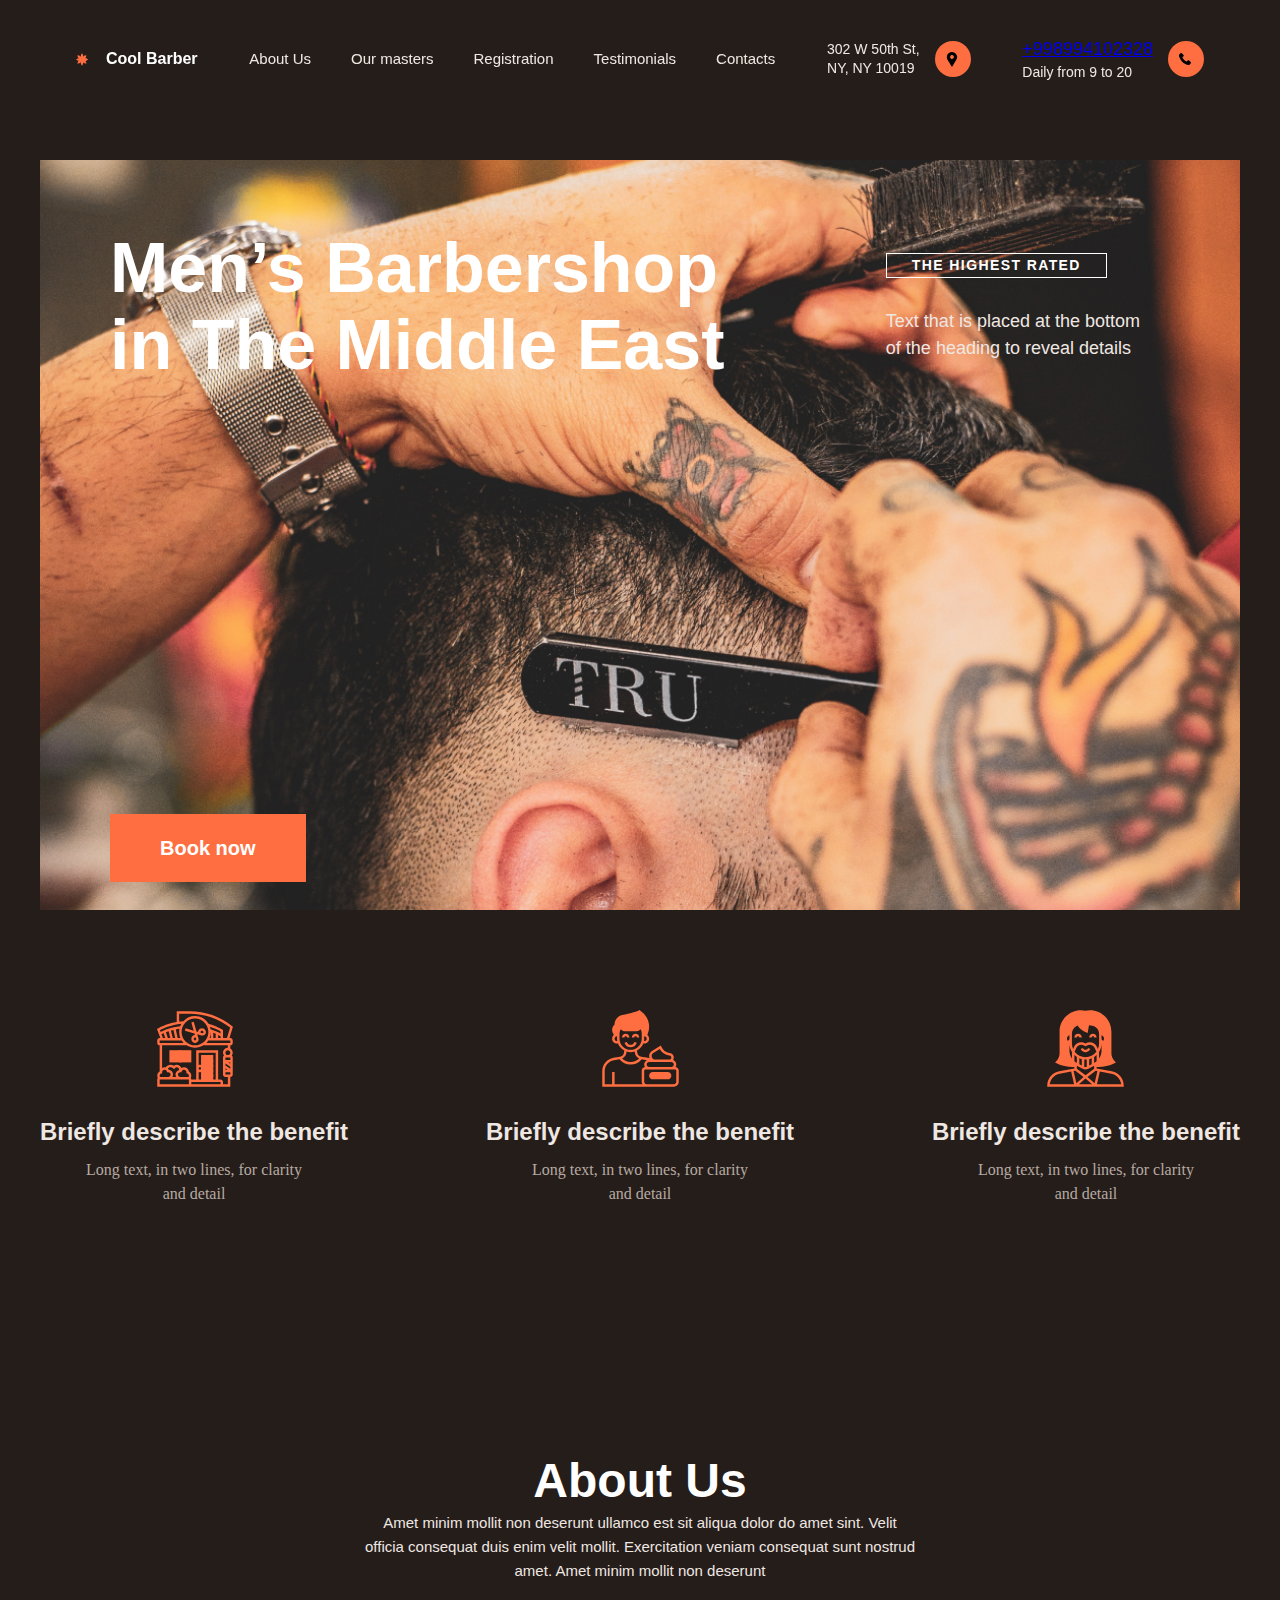
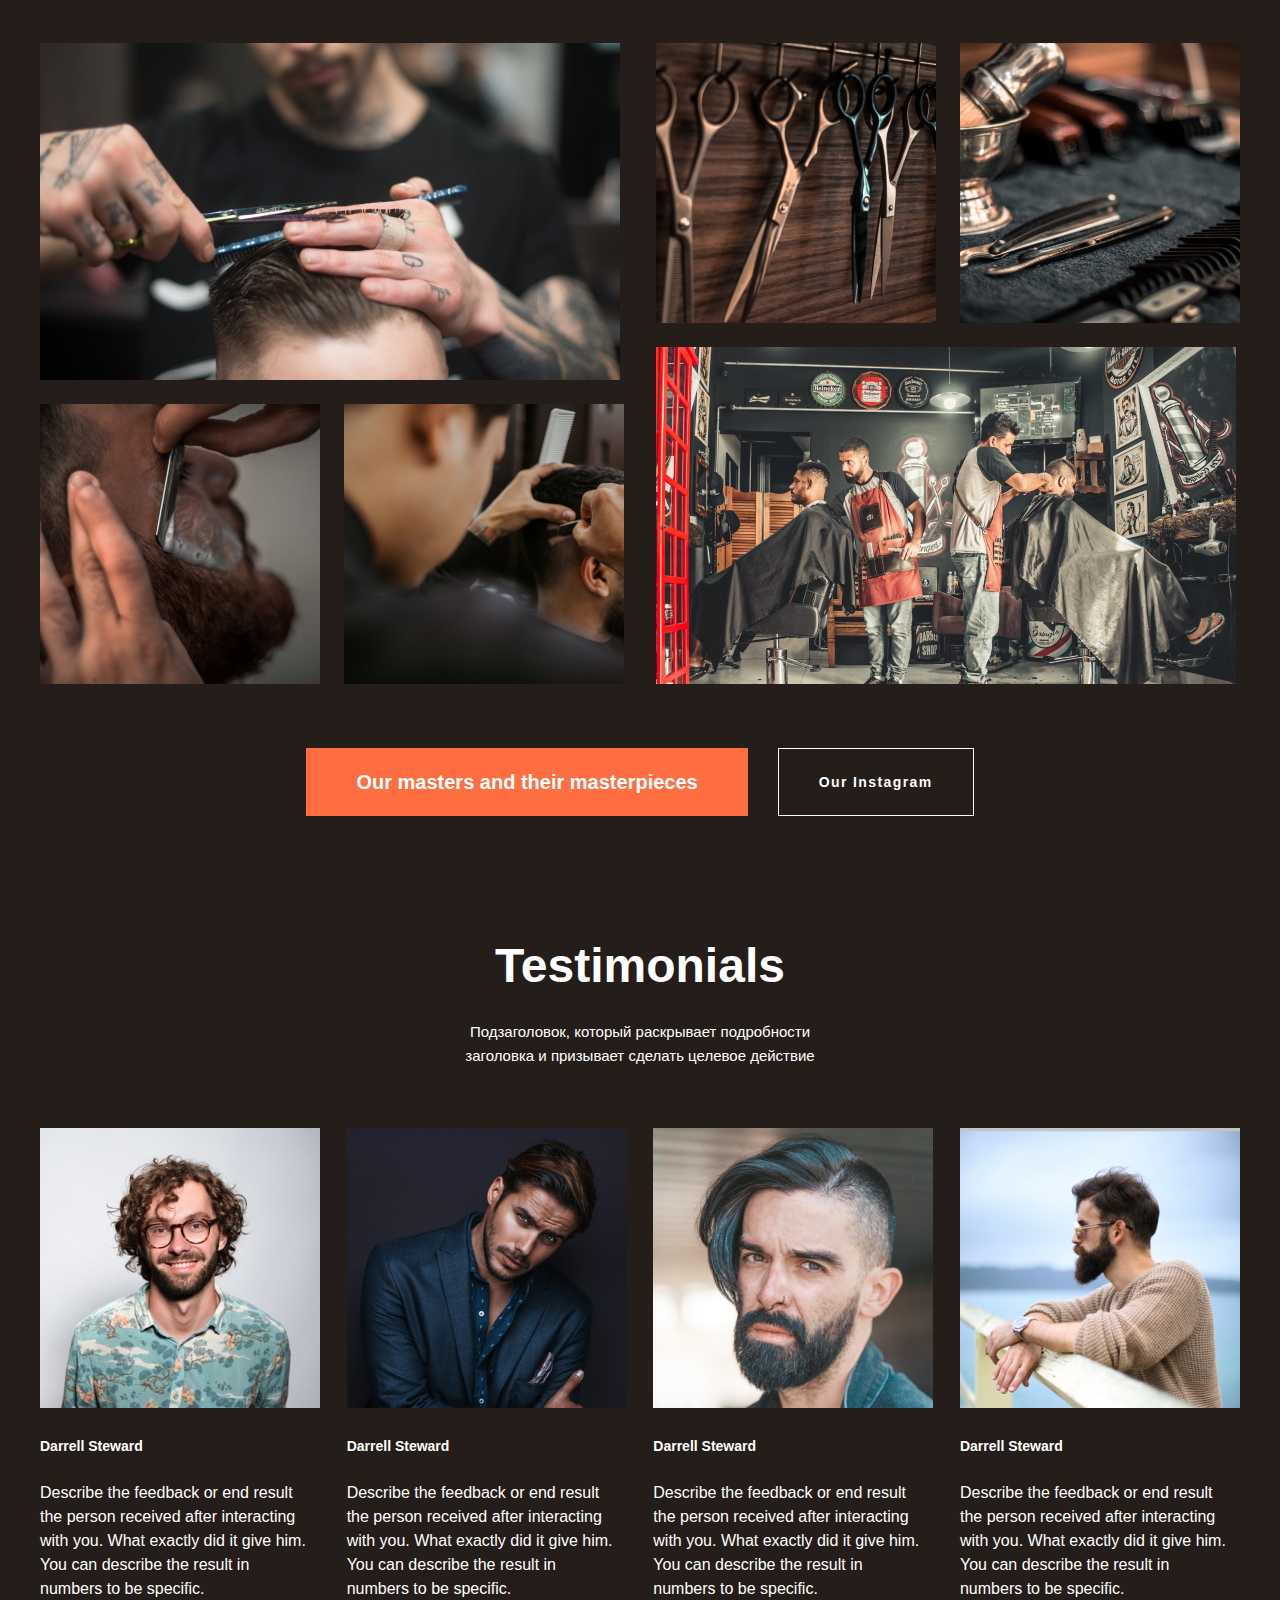
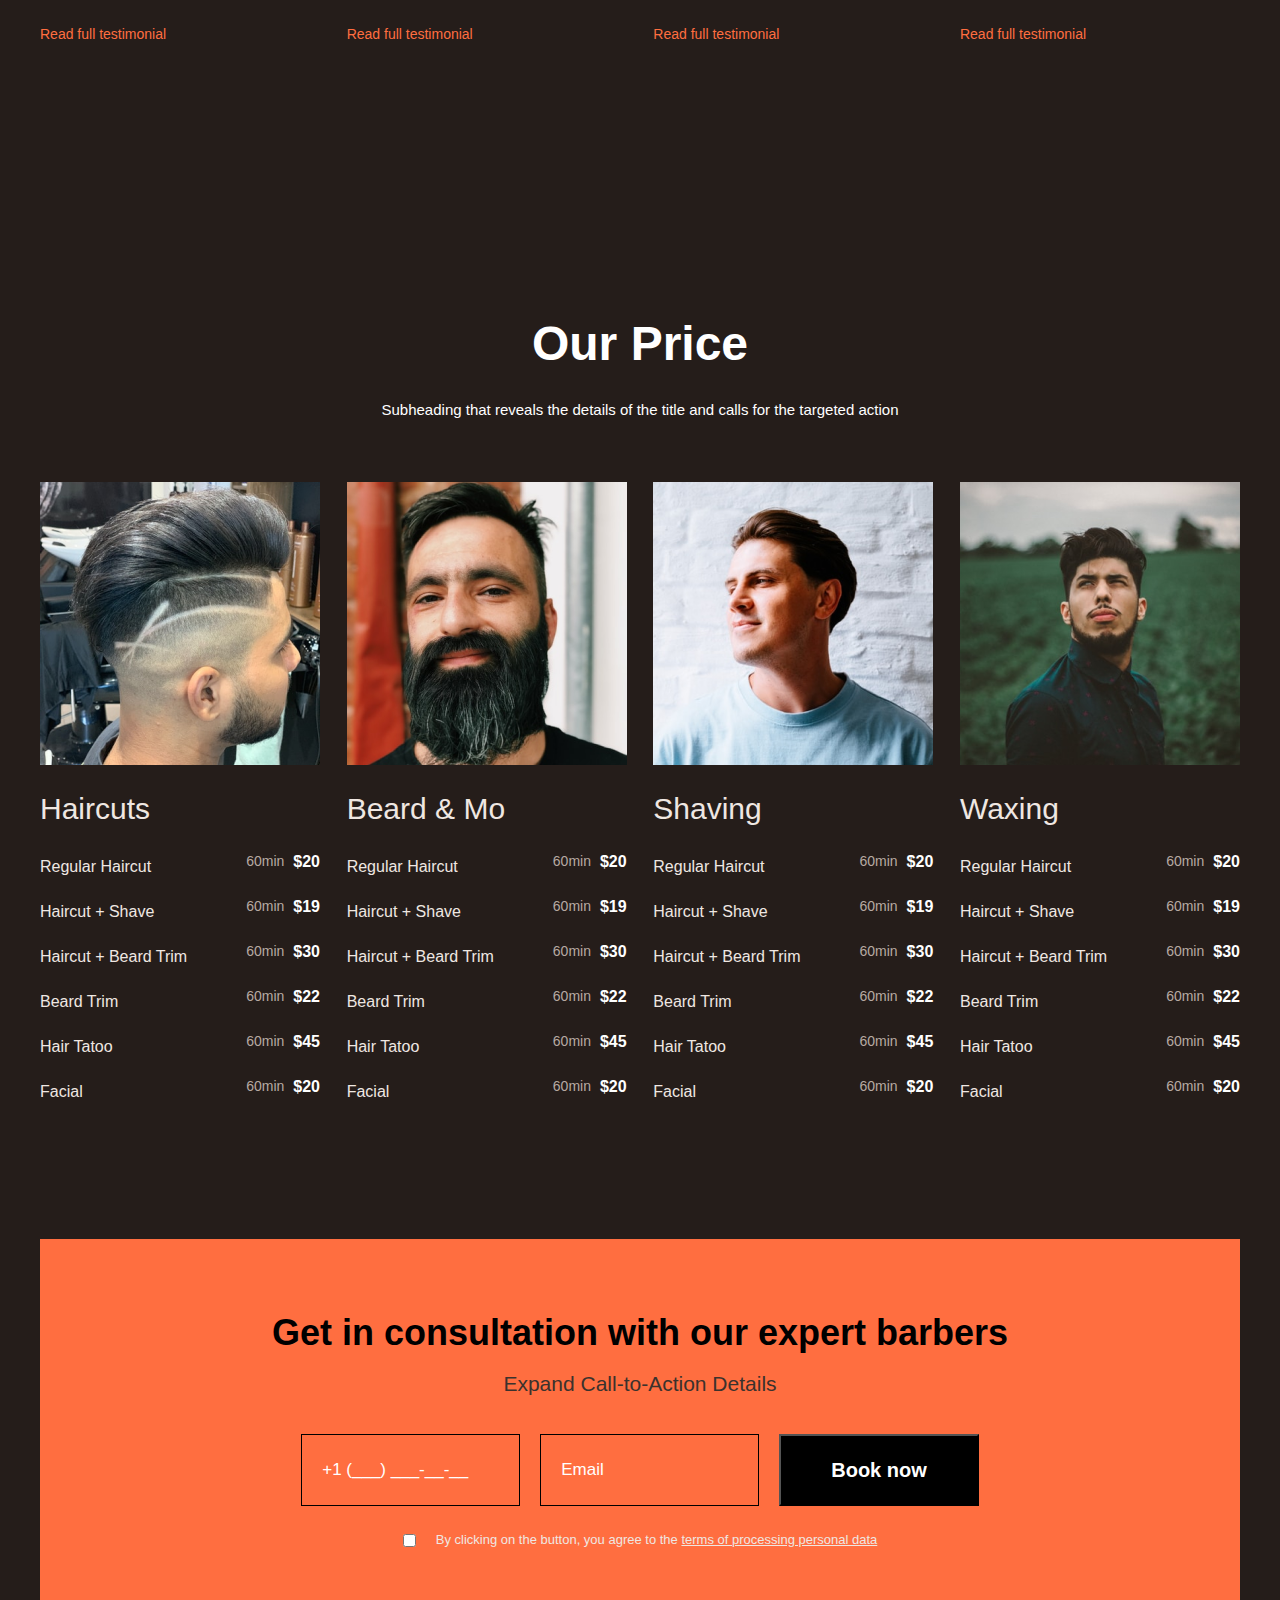
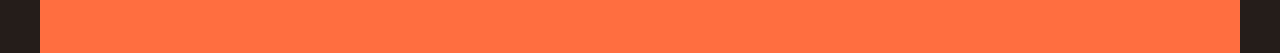
==== index.html @ 8d29e154 "window scroll" ====
<!DOCTYPE html>
<html lang="en">
<head>
    <meta charset="UTF-8">
    <meta http-equiv="X-UA-Compatible" content="IE=edge">
    <meta name="viewport" content="width=device-width, initial-scale=1.0">
    <title>Document</title>
    <link rel="stylesheet" href="./style.css">
    <link rel="stylesheet" href="./icon.css">
</head>
<body>
          <!-- nav -->
    <nav>
        <div class="container">
            <div class="nav__content">
                <div class="first">
                    <i class="icon icon-barg"></i>
                    <h1>Cool Barber</h1>
                </div>
                <ul class="ahref">
                    <li>
                        <a href="#about">About Us</a>
                    </li>
                    <li>
                        <a href="#">Our masters</a>
                    </li>
                    <li>
                        <a href="./registratsiya/index.html">Registration</a>
                    </li>
                    <li>
                        <a href="#Testimonials">Testimonials</a>
                    </li>
                    <li>
                        <a href="#Contacts">Contacts</a>
                    </li>
                </ul>
                    <div class="left">
                        <p>
                            302 W 50th St, <br> NY, NY 10019
                        </p>
                        <div class="dumaloq">
                        <i class="icon icon-location"></i>


                        </div>

                </div>
                   <div class="right">
                    <div class="text">
                        <p class="bir"><a href="tel:+998994102328">+998994102328</a></p>
                        <p>Daily from 9 to 20</p>
                    </div>
                    <div class="dumaloq">
                    <i class="icon icon-tel"></i>


                    </div>
                   </div>

                

            </div>
        </div>
    </nav>
            <!-- main -->
<main>
    <div class="container">
        <div class="main__content">
            <div class="top">
                <div class="tp">
                    <h1>Men’s Barbershop <br> in The Middle East</h1>
                    <div>
                        <button   type="button" >THE HIGHEST RATED</button>
                        <p>Text that is placed at the bottom <br> of the heading to reveal details</p>
                    </div>
                </div>
                

                    <div class="bt">
                        <button type="button">Book now</button>
                    </div>

            </div>
        </div>
        <div class="icons"><source>
            <ul>
                <li>
                    <i class="icon icon-dom"></i>
                    <h1>Briefly describe the benefit</h1>
                    <p>Long text, in two lines, for clarity <br> and detail</p>
                </li>
                <li>
                    <i class="icon icon-bola"></i>
                    <h1>Briefly describe the benefit</h1>
                    <p>Long text, in two lines, for clarity <br> and detail</p>
                </li>
                <li>
                    <i class="icon icon-bola__2"></i>
                    <h1>Briefly describe the benefit</h1>
                    <p>Long text, in two lines, for clarity <br> and detail</p>
                </li>
            </ul>
        </div>

    </div>
   
</main>  
             <!-- about -->
     <div class="about" id="about">
        <div class="container">
            <div class="about__content">
                <div class="top__top">
                    <h1>About Us</h1>
                    <p>Amet minim mollit non deserunt ullamco est sit aliqua dolor do amet sint. Velit <br> officia consequat duis enim velit mollit. Exercitation veniam consequat sunt nostrud <br>
                         amet. Amet minim mollit non deserunt</p>
                         <div class="boss">
                         <div class="leftt">
                            <img src="./img/left__1.png" alt="img" style="margin-bottom: 20px;">
                            <div>
                                <img src="./img/left__2.png" alt="img"style="margin-right: 20px;">
                                <img src="./img/left__3.png" alt="img">
                            </div>

                         </div>
                         <div class="rightt">
                            <div>
                                <img src="./img/right__1.png" alt="img" style="margin-bottom: 20px ;">
                                <img src="./img/right__2.png" alt="img" style="margin-bottom: 20px ;">
                            </div>

                            <img src="./img/right__3.png" alt="img">
                           
                         </div>
                        </div>
                        <div class="btn">
                            <button type="button">Our masters and their masterpieces</button>
                            <button type="button">Our Instagram</button>
                        </div>
                </div>
                <div class="bottom" id="Testimonials">
                    <div class="texts">
                        <h1>Testimonials</h1>
                        <p>Подзаголовок, который раскрывает подробности <br> заголовка и призывает сделать целевое действие</p>
                    </div>
                    <ul>
                        <li>
                            <img src="./img/bottom__img.png" alt="">
                            <p>Darrell Steward</p>
                            <p>
                                Describe the feedback or end result <br> the person received after
                                 interacting <br> with you. What exactly did it give him. <br>
                                You can describe the result in <br> numbers to be specific.
                            </p>
                            <a href="#">Read full testimonial</a>
                        </li>
                        <li>
                            <img src="./img/bottom__img__2.png" alt="">
                            <p>Darrell Steward</p>
                            <p>
                                Describe the feedback or end result <br> the person received after
                                 interacting <br> with you. What exactly did it give him. <br>
                                You can describe the result in <br> numbers to be specific.
                            </p>
                            <a href="#">Read full testimonial</a>
                        </li>
                        <li>
                            <img src="./img/bottom__img__3.png" alt="">
                            <p>Darrell Steward</p>
                            <p>
                                Describe the feedback or end result <br> the person received after
                                 interacting <br> with you. What exactly did it give him. <br>
                                You can describe the result in <br> numbers to be specific.
                            </p>
                            <a href="#">Read full testimonial</a>
                        </li>
                        <li>
                            <img src="./img/bottom__img__4.png" alt="">
                            <p>Darrell Steward</p>
                            <p>
                                Describe the feedback or end result <br> the person received after
                                 interacting <br> with you. What exactly did it give him. <br>
                                You can describe the result in <br> numbers to be specific.
                            </p>
                            <a href="#">Read full testimonial</a>
                        </li>
                    </ul>
                </div>
            </div>
        </div>
     </div>        
          <!-- footer -->
      <footer>
        <div class="container">
            <div class="foot__content">
                <div class="texts">
                    <h1>Our Price</h1>
                    <p>Subheading that reveals the details of the title and calls for the targeted action</p>
                </div>
                <ul>
                    <li>
                        <img src="./img/foot__img.png" alt="">
                        <h1>Haircuts</h1>
                         <div>
                            <p class="cut">Regular Haircut</p>
                            <div class="narx">
                                <p class="min">60min</p>
                                <p class="dolor">$20</p>
                            </div>
                         </div>   
                         <div>
                            <p class="cut">Haircut + Shave</p>
                            <div class="narx">
                                <p class="min">60min</p>
                                <p class="dolor">$19</p>
                            </div>
                         </div>
                         <div>
                            <p class="cut">Haircut + Beard Trim</p>
                            <div class="narx">
                                <p class="min">60min</p>
                                <p class="dolor">$30</p>
                            </div>
                         </div>
                         <div>
                            <p class="cut">Beard Trim</p>
                            <div class="narx">
                                <p class="min">60min</p>
                                <p class="dolor">$22</p>
                            </div>
                         </div>
                         <div>
                            <p class="cut">Hair Tatoo</p>
                            <div class="narx">
                                <p class="min">60min</p>
                                <p class="dolor">$45</p>
                            </div>
                         </div>
                         <div>
                            <p class="cut">Facial</p>
                            <div class="narx">
                                <p class="min">60min</p>
                                <p class="dolor">$20</p>
                            </div>
                         </div>
                    </li>
                    <li>
                        <img src="./img/foot__img2.png" alt="">
                        <h1>Beard & Mo</h1>
                        <div>
                            <p class="cut">Regular Haircut</p>
                            <div class="narx">
                                <p class="min">60min</p>
                                <p class="dolor">$20</p>
                            </div>
                         </div>   
                         <div>
                            <p class="cut">Haircut + Shave</p>
                            <div class="narx">
                                <p class="min">60min</p>
                                <p class="dolor">$19</p>
                            </div>
                         </div>
                         <div>
                            <p class="cut">Haircut + Beard Trim</p>
                            <div class="narx">
                                <p class="min">60min</p>
                                <p class="dolor">$30</p>
                            </div>
                         </div>
                         <div>
                            <p class="cut">Beard Trim</p>
                            <div class="narx">
                                <p class="min">60min</p>
                                <p class="dolor">$22</p>
                            </div>
                         </div>
                         <div>
                            <p class="cut">Hair Tatoo</p>
                            <div class="narx">
                                <p class="min">60min</p>
                                <p class="dolor">$45</p>
                            </div>
                         </div>
                         <div>
                            <p class="cut">Facial</p>
                            <div class="narx">
                                <p class="min">60min</p>
                                <p class="dolor">$20</p>
                            </div>
                         </div>
                         
                           
                    </li>
                    <li>
                        <img src="./img/foot__img3.png" alt="">
                        <h1>Shaving
                        </h1>
                        <div>
                            <p class="cut">Regular Haircut</p>
                            <div class="narx">
                                <p class="min">60min</p>
                                <p class="dolor">$20</p>
                            </div>
                         </div>   
                         <div>
                            <p class="cut">Haircut + Shave</p>
                            <div class="narx">
                                <p class="min">60min</p>
                                <p class="dolor">$19</p>
                            </div>
                         </div>
                         <div>
                            <p class="cut">Haircut + Beard Trim</p>
                            <div class="narx">
                                <p class="min">60min</p>
                                <p class="dolor">$30</p>
                            </div>
                         </div>
                         <div>
                            <p class="cut">Beard Trim</p>
                            <div class="narx">
                                <p class="min">60min</p>
                                <p class="dolor">$22</p>
                            </div>
                         </div>
                         <div>
                            <p class="cut">Hair Tatoo</p>
                            <div class="narx">
                                <p class="min">60min</p>
                                <p class="dolor">$45</p>
                            </div>
                         </div>
                         <div>
                            <p class="cut">Facial</p>
                            <div class="narx">
                                <p class="min">60min</p>
                                <p class="dolor">$20</p>
                            </div>
                         </div>
                    </li>
                    <li>
                        <img src="./img/foot__img4.png" alt="">
                        <h1>Waxing</h1>
                        <div>
                            <p class="cut">Regular Haircut</p>
                            <div class="narx">
                                <p class="min">60min</p>
                                <p class="dolor">$20</p>
                            </div>
                         </div>   
                         <div>
                            <p class="cut">Haircut + Shave</p>
                            <div class="narx">
                                <p class="min">60min</p>
                                <p class="dolor">$19</p>
                            </div>
                         </div>
                         <div>
                            <p class="cut">Haircut + Beard Trim</p>
                            <div class="narx">
                                <p class="min">60min</p>
                                <p class="dolor">$30</p>
                            </div>
                         </div>
                         <div>
                            <p class="cut">Beard Trim</p>
                            <div class="narx">
                                <p class="min">60min</p>
                                <p class="dolor">$22</p>
                            </div>
                         </div>
                         <div>
                            <p class="cut">Hair Tatoo</p>
                            <div class="narx">
                                <p class="min">60min</p>
                                <p class="dolor">$45</p>
                            </div>
                         </div>
                         <div>
                            <p class="cut">Facial</p>
                            <div class="narx">
                                <p class="min">60min</p>
                                <p class="dolor">$20</p>
                            </div>
                         </div>
                    </li>
                </ul>
            </div>
        </div>
      </footer>  
      <!-- get -->
      <div class="get" id="Contacts">
        <div class="container">
            <div class="get__content">
                <h1>Get in consultation with our expert barbers</h1>
                <p>Expand Call-to-Action Details</p>
                <div>
                    <input type="text" placeholder="+1 (___) ___-__-__">
                    <input type="email "placeholder="Email">
                    <button type="button">Book now</button>
                </div>
                <div class="check">
                    <input type="checkbox">
                    <p> By clicking on the button, you agree to the <a href="#">terms of processing personal data</a>    </p>
                </div>

            </div>
        </div>

      </div>  
<script src="./index.js"></script>

</body>
</html>
---- style.css ----
*{
    margin: 0;
    padding: 0;
    box-sizing: border-box;
    font-family: 'Fira Sans', sans-serif;

}
body{
    background-color: rgba(37, 29, 26, 1);
    /* height: 22000px; */
}
.container{
    margin: 0 auto;
    padding: 0;
    max-width: 1200px;
}
nav{
    position: fixed;
    left: 0;
    top: 0;
    width: 100%;
    }
    nav.black{
    background: rgba(0,0,0,0.8);
    height: 80px;
    padding: 10px 50px;

}
.nav__content{
    padding: 36px;
    display: flex;
    justify-content: space-between;
}
.first{
    display: flex;
    align-items: center;
    gap: 18px;
}
.first i{
    background-color: rgba(255, 110, 64, 1);
}
.first h1{
    color: #fff;
        font-size: 16px;
        font-weight: 700;
        line-height: 24px;
        letter-spacing: 0em;

}
.ahref{
    display: flex;
    list-style: none;
    align-items: center;
    text-decoration: none;
    gap: 40px;
}
.ahref li a{
    text-decoration: none;
    color: rgba(239, 231, 226, 1);
        font-size: 15px;
        font-weight: 400;
        line-height: 20px;
        letter-spacing: 0em;
}
.left{
    display: flex;
    align-items: center;
    gap: 15px;
}
.left p{
font-size: 14px;
font-weight: 400;
line-height: 19px;
letter-spacing: 0em;
color: rgba(239, 231, 226, 1);
}
.dumaloq{
    width: 36px;
    height: 36px;
    border-radius: 50%;
    background-color: rgba(255, 110, 64, 1);
    position: relative;
}
.left i{
    position: absolute;
    margin-top: 9px;
    margin-left: 11px;

}
.right{
    display: flex;
    align-items: center;
    gap: 15px;
}
.right .bir{
    color: rgba(255, 255, 255, 1);
font-size: 18px;
font-weight: 400;
line-height: 27px;
letter-spacing: 0em;


}
.right p:last-of-type{
    color:rgba(239, 231, 226, 1) ;
font-size: 14px;
font-weight: 400;
line-height: 19px;
letter-spacing: 0em;

}
.right i{
    margin-top: 9px;
    margin-left: 11px;
}
.main__content{
    padding: 100px;
    margin-top: 160px;
    background-image: url(./img/bg\ \(1\).png);
    background-position: center;
    background-repeat: no-repeat;
    background-size: cover;
    width: 1200px;
    height: 750px;
    margin-bottom: 100px;
    /* position: relative; */
}
.top{
    margin-top: -30px;
    margin-left: -30px;
    /* border: 1px solid red; */
    align-items: center;
}
.tp{
    display: flex;
    justify-content: space-between;
    align-items: center;


}
.tp h1{
font-size: 70px;
font-weight: 900;
line-height: 77px;
letter-spacing: 0em;
color: rgba(255, 255, 255, 1);
}
.tp div button{
font-size: 14px;
font-weight: 700;
line-height: 21px;
letter-spacing: 0.1em;
background: none;
cursor: pointer;
color: #fff;
border: 1px solid #fff;
padding: 1px 25px;
margin-bottom: 30px;
}
.tp div p{
    color: rgba(239, 231, 226, 1);
font-size: 18px;
font-weight: 400;
line-height: 27px;
letter-spacing: 0px;

}
.bt{
    /* position: absolute; */
    /* margin-top: 500px; */
    padding: 430px 0 60px;

}
.bt button{
    padding: 19px 50px;
    background-color: rgba(255, 110, 64, 1);
font-size: 20px;
font-weight: 700;
line-height: 30px;
letter-spacing: 0em;
color: rgba(255, 255, 255, 1);
border: none;
cursor: pointer;
}
.icons{
    margin-bottom: 245px;
}
.icons ul{
    display: flex;
    justify-content: space-between;
    gap: 100px;
    text-align: center;
    list-style: none;
}
.icons ul li i{
    background-color: rgba(255, 110, 64, 1);
    margin-bottom: 25px;

}
.icons ul li h1{
    margin-bottom: 10px;
font-size: 24px;
font-weight: 600;
line-height: 32px;
letter-spacing: 0em;
color: rgba(239, 231, 226, 1);

}
.icons ul li p{
    color:rgba(183, 170, 162, 1);
    font-family: Fira Sans;
font-size: 16px;
font-weight: 400;
line-height: 24px;
letter-spacing: 0em;
text-align: center;


}

.top__top h1{
    text-align: center;
font-size: 48px;
font-weight: 700;
line-height: 60px;
letter-spacing: 0px;
color: rgba(255, 255, 255, 1);
}
.top__top p{
    text-align: center;
    margin-bottom: 60px;
font-size: 15px;
font-weight: 400;
line-height: 24px;
letter-spacing: 0em;
color: rgba(239, 231, 226, 1);

}
.boss{
    display: flex;
    justify-content: space-between;
    gap: 20px;
    align-items: center;
    margin-bottom: 60px;

}
.rightt div img:first-of-type{
    margin-right: 20px;
}
.btn{
    display: flex;
    justify-content: center;
    gap: 30px;
margin-bottom: 120px;


}
.btn button:first-of-type{
    padding: 19px 50px;
    background-color: rgba(255, 110, 64, 1);
font-size: 20px;
font-weight: 700;
line-height: 30px;
letter-spacing: 0em;
color: rgba(255, 255, 255, 1);
border: none;
cursor: pointer;


}
.btn button:last-of-type{
    padding: 19px 40px;
font-size: 14px;
font-weight: 700;
line-height: 21px;
letter-spacing: 0.1em;
background: none;
color: rgba(255, 255, 255, 1);
border: 1px solid rgba(255, 255, 255, 1);
cursor: pointer;

}
.texts{
    text-align: center;
}
.texts h1{
font-size: 48px;
font-weight: 700;
line-height: 60px;
letter-spacing: 0px;
color: rgba(255, 255, 255, 1);
margin-bottom: 24px;
}
.texts p{
    color: rgba(255, 255, 255, 1);
font-size: 15px;
font-weight: 400;
line-height: 24px;
letter-spacing: 0em;
margin-bottom: 60px;
}
.bottom ul{
    list-style: none;
    display: flex;
    justify-content: space-between;
    margin-bottom: 270px;
}
.bottom ul li p:first-of-type{
    margin: 24px 0px 24px 0;
    color: rgba(255, 255, 255, 1);
font-size: 14px;
font-weight: 700;
line-height: 21px;
letter-spacing: 0em;

}
.bottom ul li p:last-of-type{
    margin-bottom: 24px;
font-size: 16px;
font-weight: 400;
line-height: 24px;
letter-spacing: 0em;
color: rgba(255, 255, 255, 1);

}
.bottom ul li a{
    color: rgba(255, 110, 64, 1);
font-size: 14px;
font-weight: 400;
line-height: 19px;
letter-spacing: 0em;
text-decoration: none;
}
footer{
    margin-bottom: 120px;
}
footer ul{
    list-style: none;
    display: flex;
    justify-content: space-between;


}
footer ul li{
    /* border: 1px solid red;    */

}
footer ul li h1{
font-size: 30px;
font-weight: 500;
line-height: 40px;
letter-spacing: 0em;
color: rgba(239, 231, 226, 1);
margin: 20px 0 20px;
}
footer ul li div{
    margin-bottom: 
    10px;
    align-items: center;
    display: flex;
    justify-content: space-between;
}
footer ul li div .cut{
font-size: 16px;
font-weight: 400;
line-height: 28px;
letter-spacing: 0em;
color: rgba(239, 231, 226, 1);
}
.narx{
    display: flex;
    gap: 9px;
}
footer ul li div .narx .min{
    color: rgba(183, 170, 162, 1);
font-size: 14px;
font-weight: 400;
line-height: 25px;
letter-spacing: 0em;


}
.dolor{
font-size: 16px;
font-weight: 700;
line-height: 24px;
letter-spacing: 0em;
color: rgba(255, 255, 255, 1);
}
.get__content{
    background: #FF6E40;
    padding: 70px 150px;
    text-align: center;
}
.get__content h1{
font-size: 36px;
font-weight: 900;
line-height: 48px;
letter-spacing: 0px;
text-align: center;
color: rgba(0, 0, 0, 1);
margin-bottom: 12px;
}
.get__content p{
font-size: 21px;
font-weight: 400;
line-height: 30px;
letter-spacing: 0em;
text-align: center;
color: rgba(59, 50, 45, 1);
margin-bottom: 35px;

}
.get__content div{
    display: flex;
    justify-content: center;
    gap: 20px;
    /* align-items: center; */
}
.get__content div input{
    padding: 23px 20px 22px 20px;
    background: none;
    border: 1px solid black;
}
.get__content div input::placeholder{
font-size: 17px;
font-weight: 400;
line-height: 23px;
letter-spacing: 0em;
color: #fff;
}
.get__content div button{
    padding: 19px 50px;
font-size: 20px;
font-weight: 700;
line-height: 30px;
letter-spacing: 0em;
background-color: #000;
color: rgba(255, 255, 255, 1);
cursor: pointer;
}
.check{
    display: flex;
    gap: 7px;
    align-items: center;
    margin-top: 25px;
}
.check input{
    margin-top: -33px;
}
.check p{
    font-size: 13px;
    font-weight: 400;
    line-height: 17px;
    letter-spacing: 0em;
    color: rgba(239, 231, 226, 1);
    
    
}
.check p a{
    color: rgba(239, 231, 226, 1);

}
---- icon.css ----
.icon{
    display: inline-block;
    width: 12px;
    height: 18px;
    cursor: pointer;
    background-color: #000;
    mask-repeat: no-repeat;
    mask-position: center;
    mask-size:contain ;
    -webkit-mask-repeat: no-repeat;
    -webkit-mask-position: center;
    -webkit-mask-size: contain;
}
.icon-barg{
    mask-image: url(./icon/Vector.svg);
-webkit-mask-image: url(./icon/Vector.svg);


}
.icon-location{
    mask-image: url(./icon/Facebook\ Places.svg);
    -webkit-mask-image: url(./icon/Facebook\ Places.svg);
}
.icon-tel{
    mask-image: url(./icon/telefon.svg);
    -webkit-mask-image: url(./icon/telefon.svg);
}
.icon-dom{
    mask-image: url(./icon/dom.svg);
    -webkit-mask-image: url(./icon/dom.svg);
    width:77px;
    height: 77px;
}
.icon-bola{
    mask-image: url(./icon/bola.svg);
    -webkit-mask-image: url(./icon/bola.svg);
    width:77px;
    height: 77px;
}
.icon-bola__2{
    mask-image: url(./icon/bola__2.svg);
    -webkit-mask-image: url(./icon/bola__2.svg);
    width:77px;
    height: 77px;
}
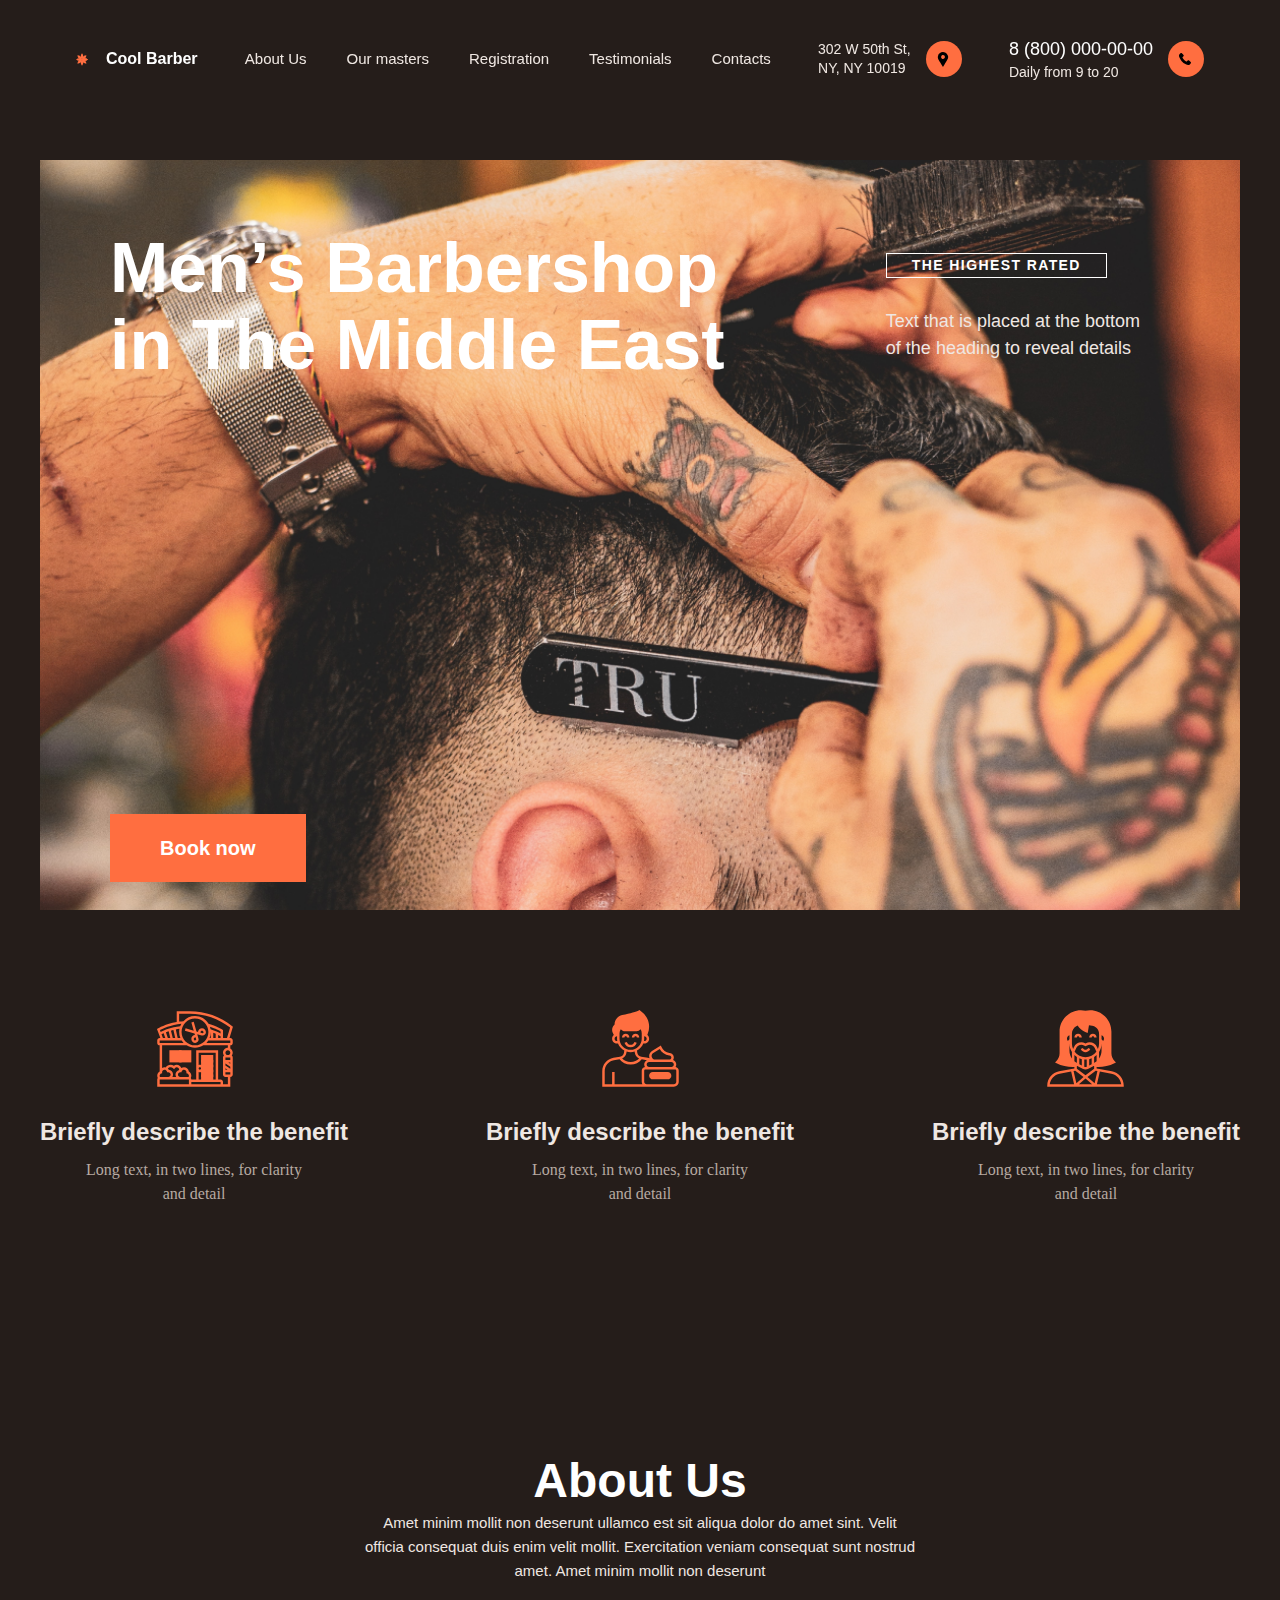
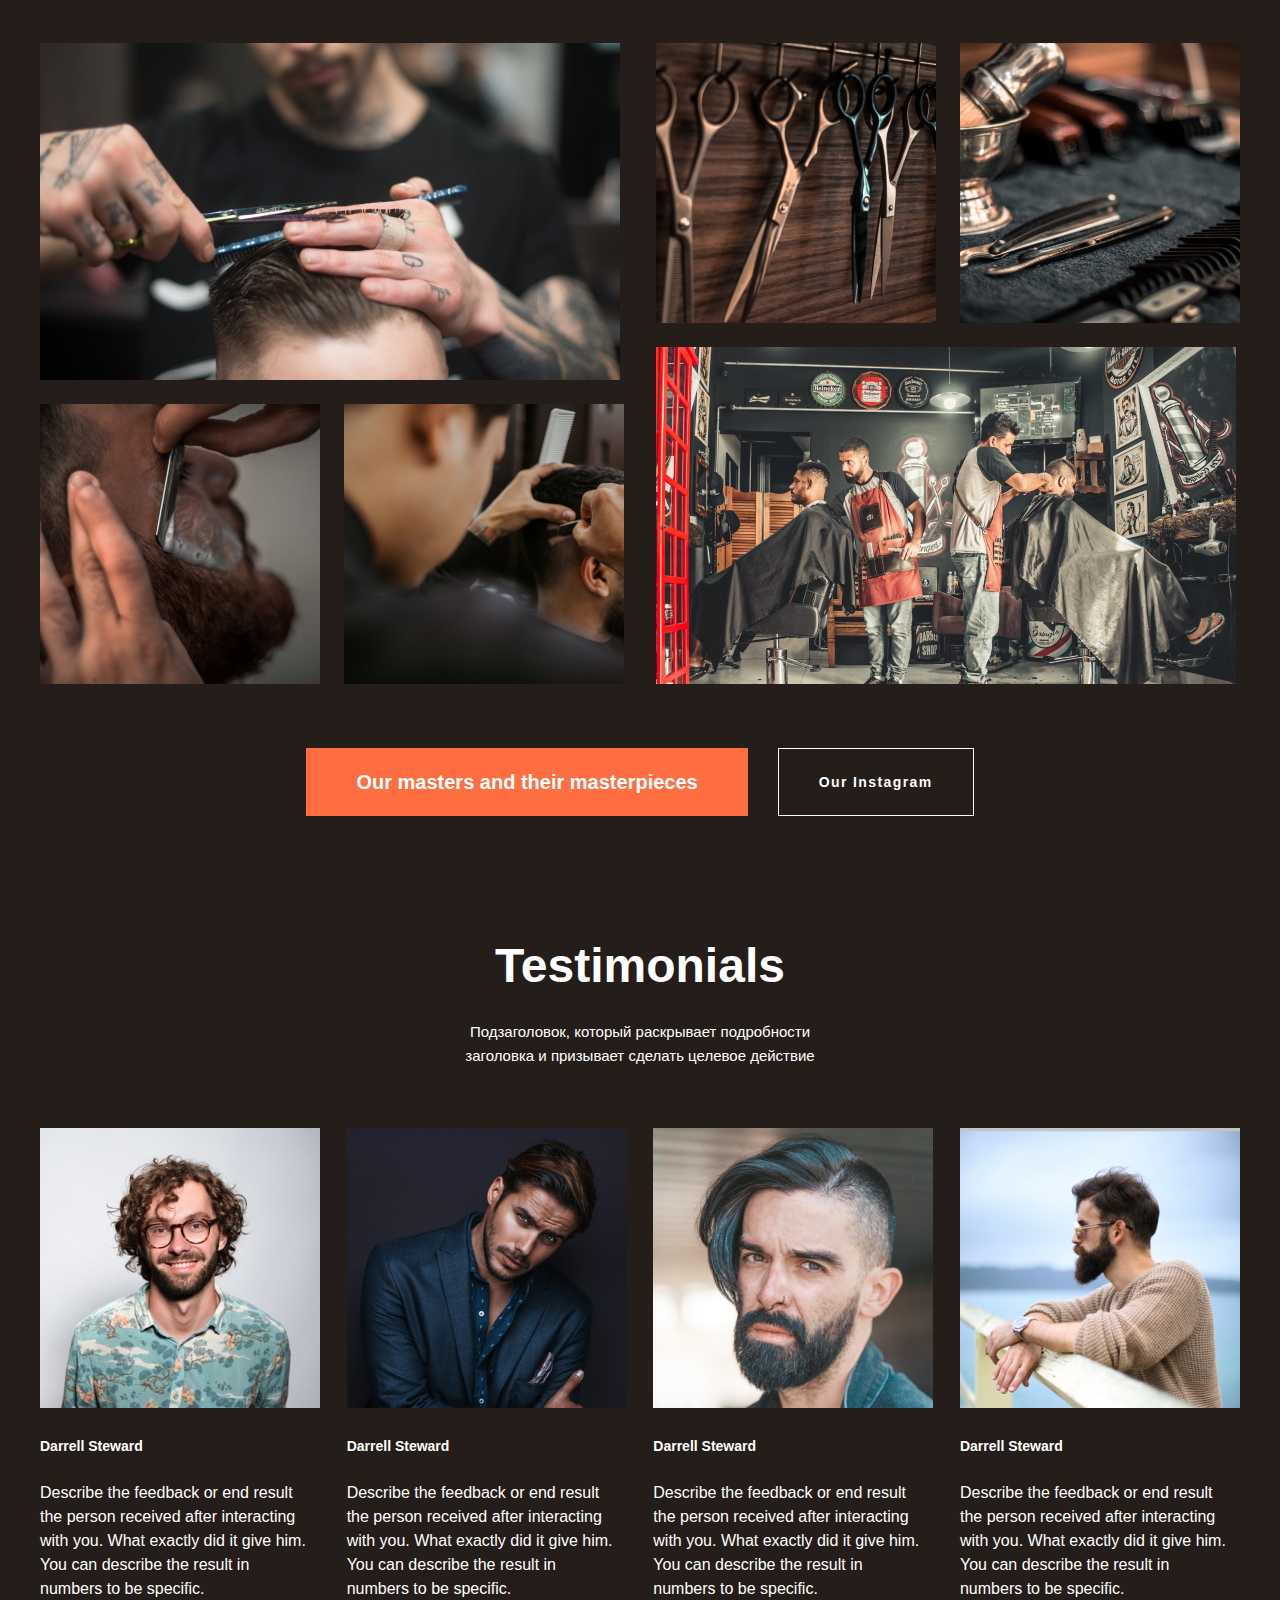
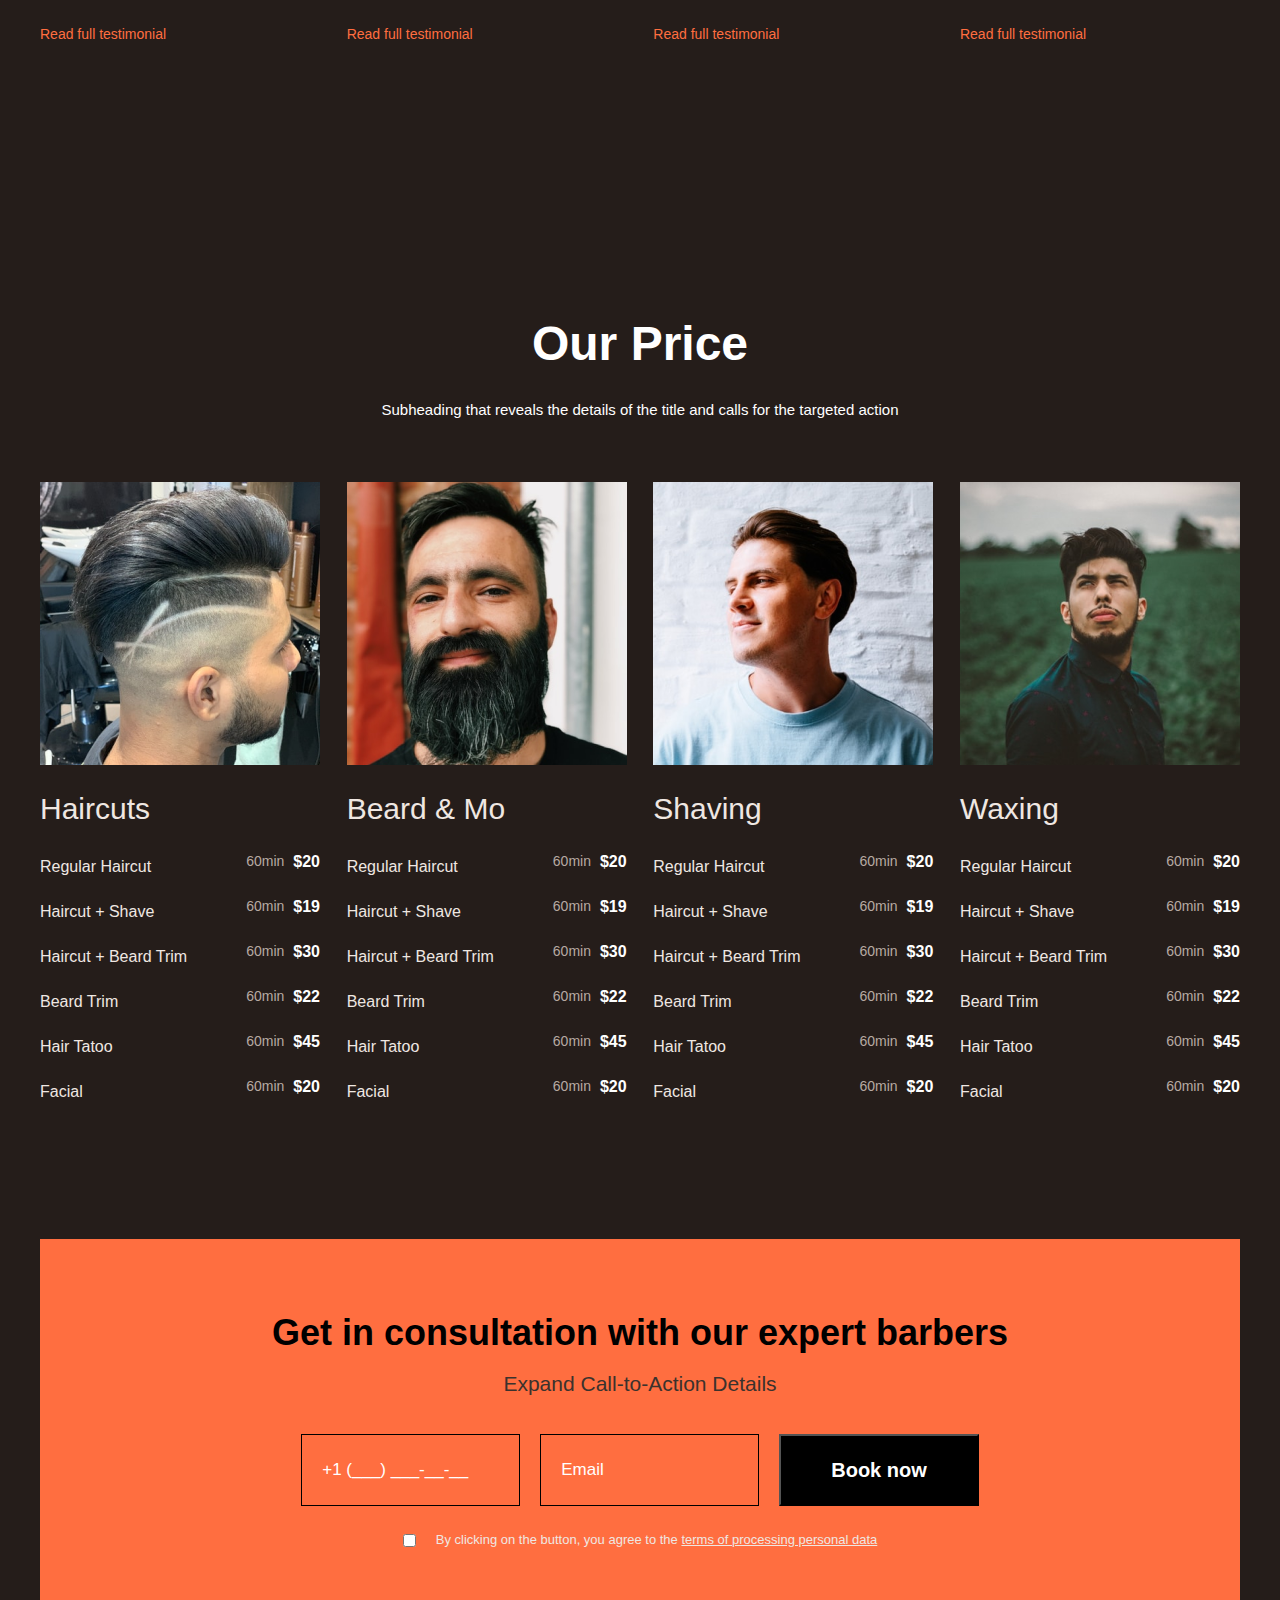
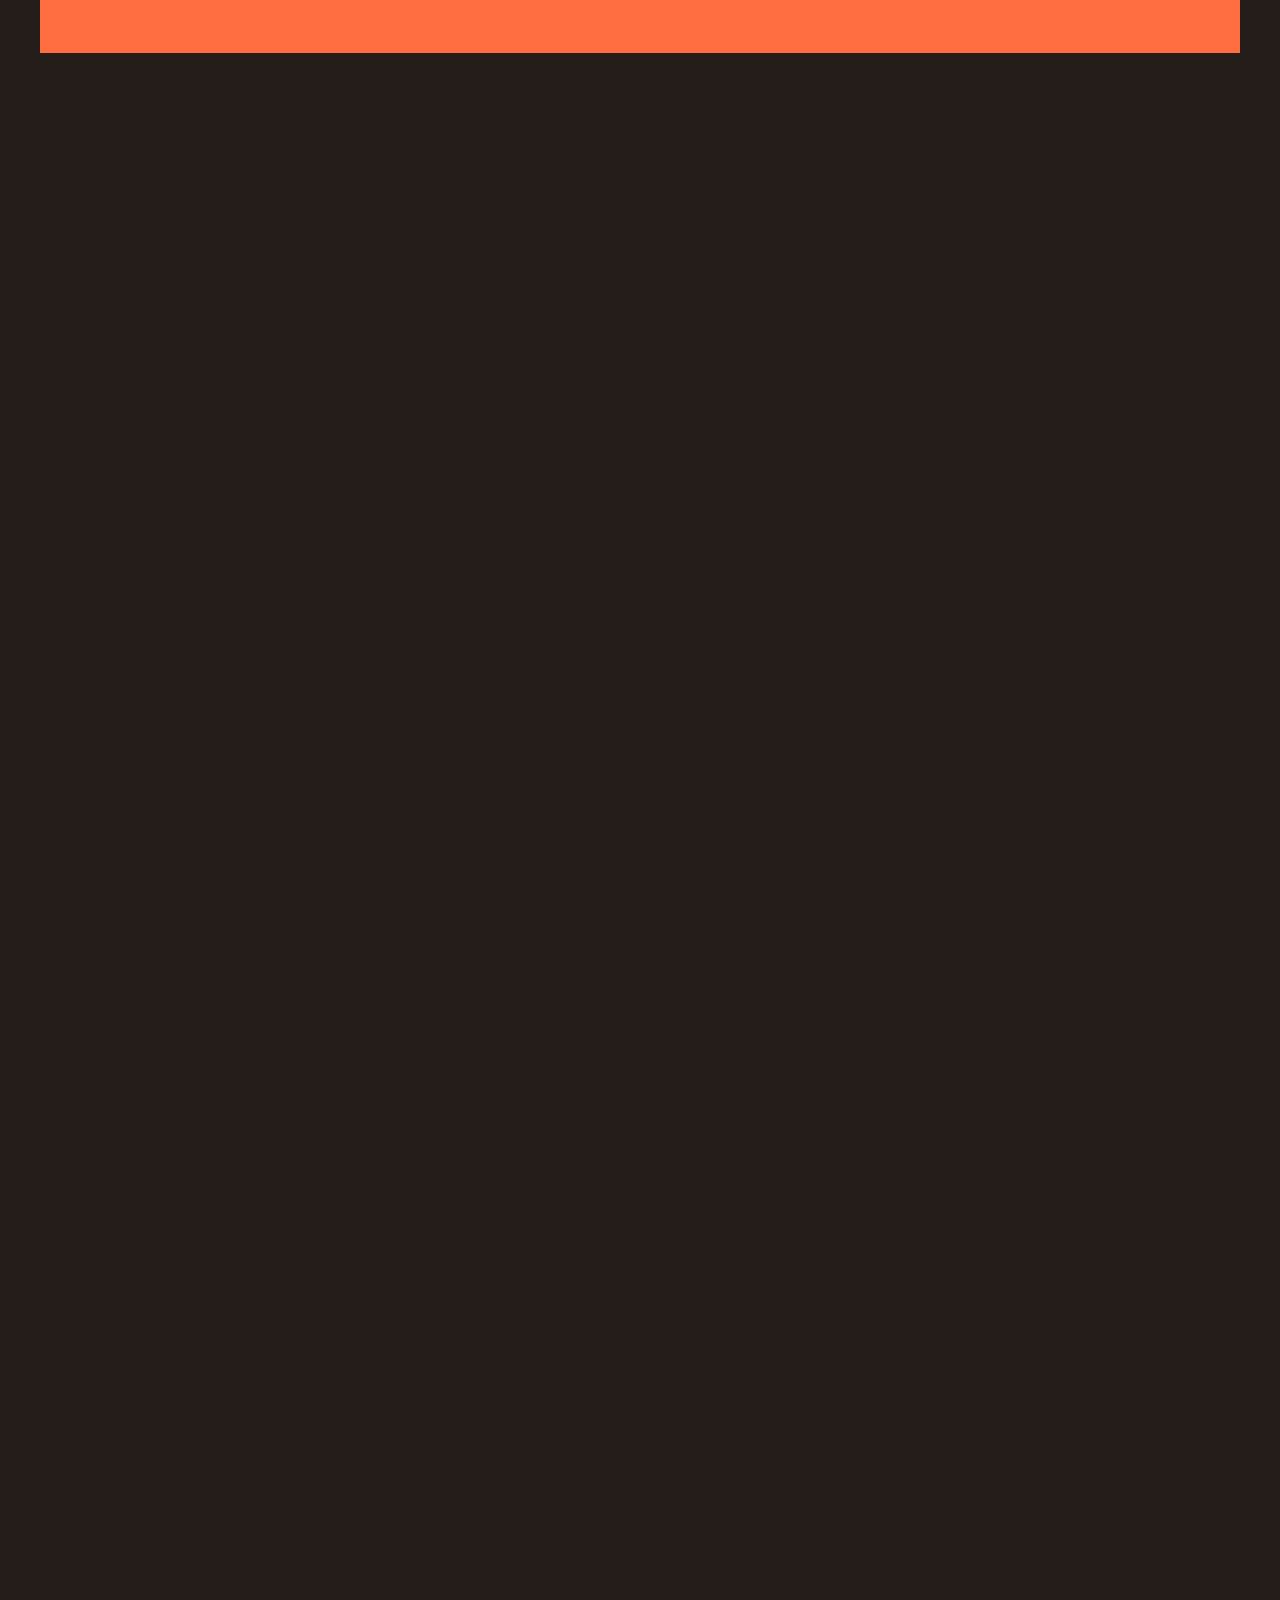
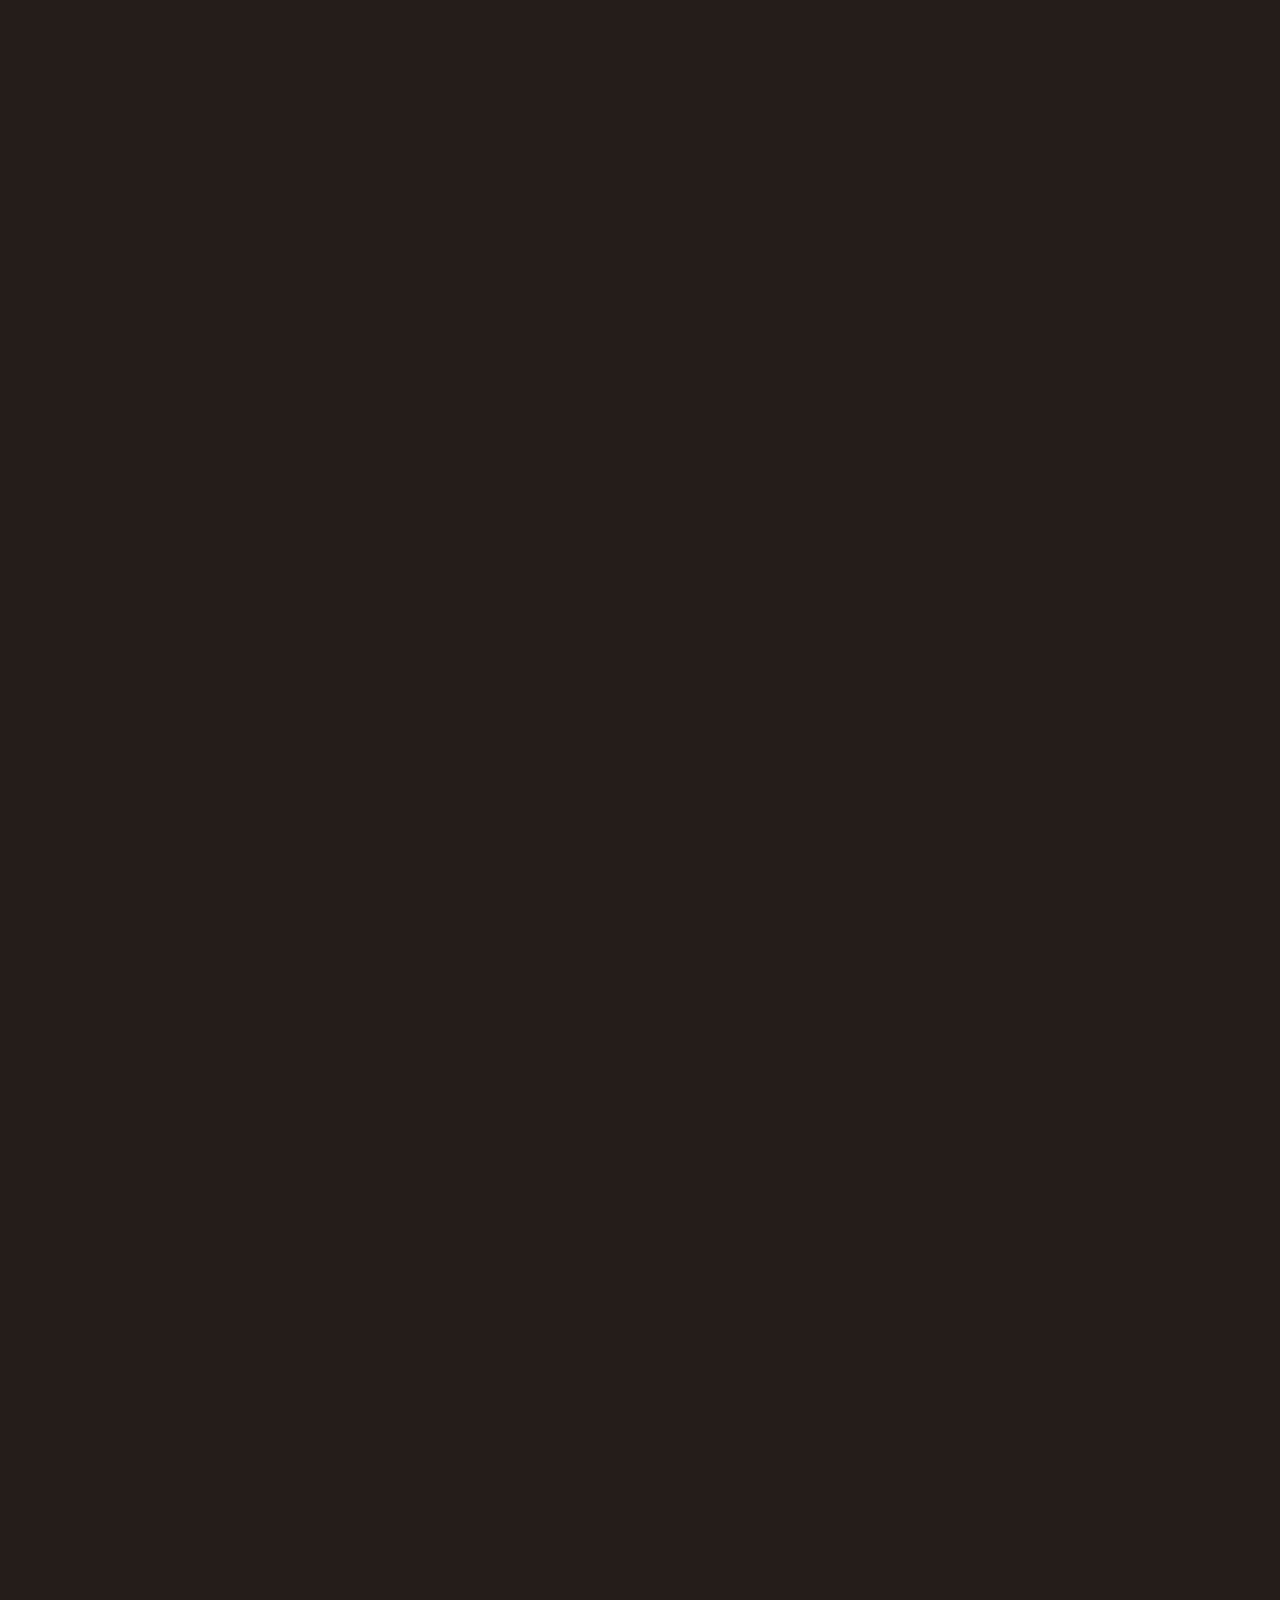
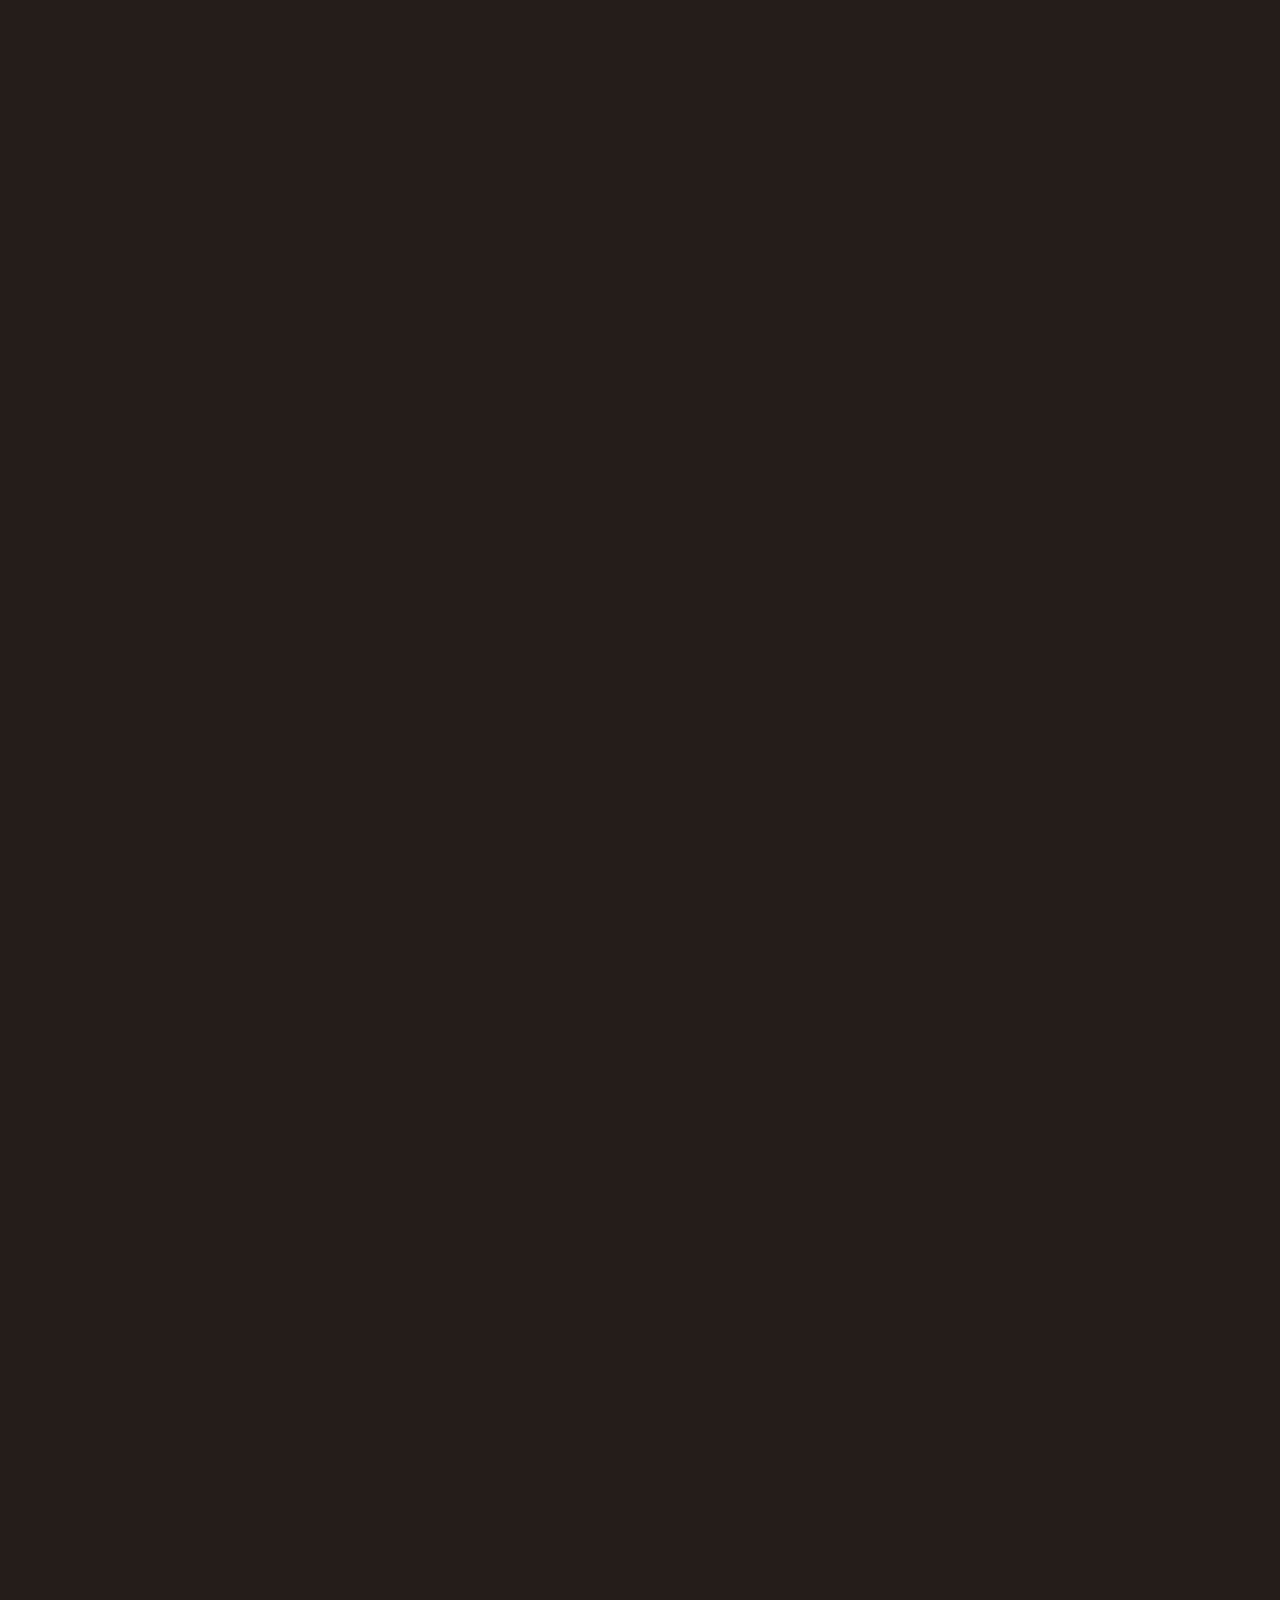
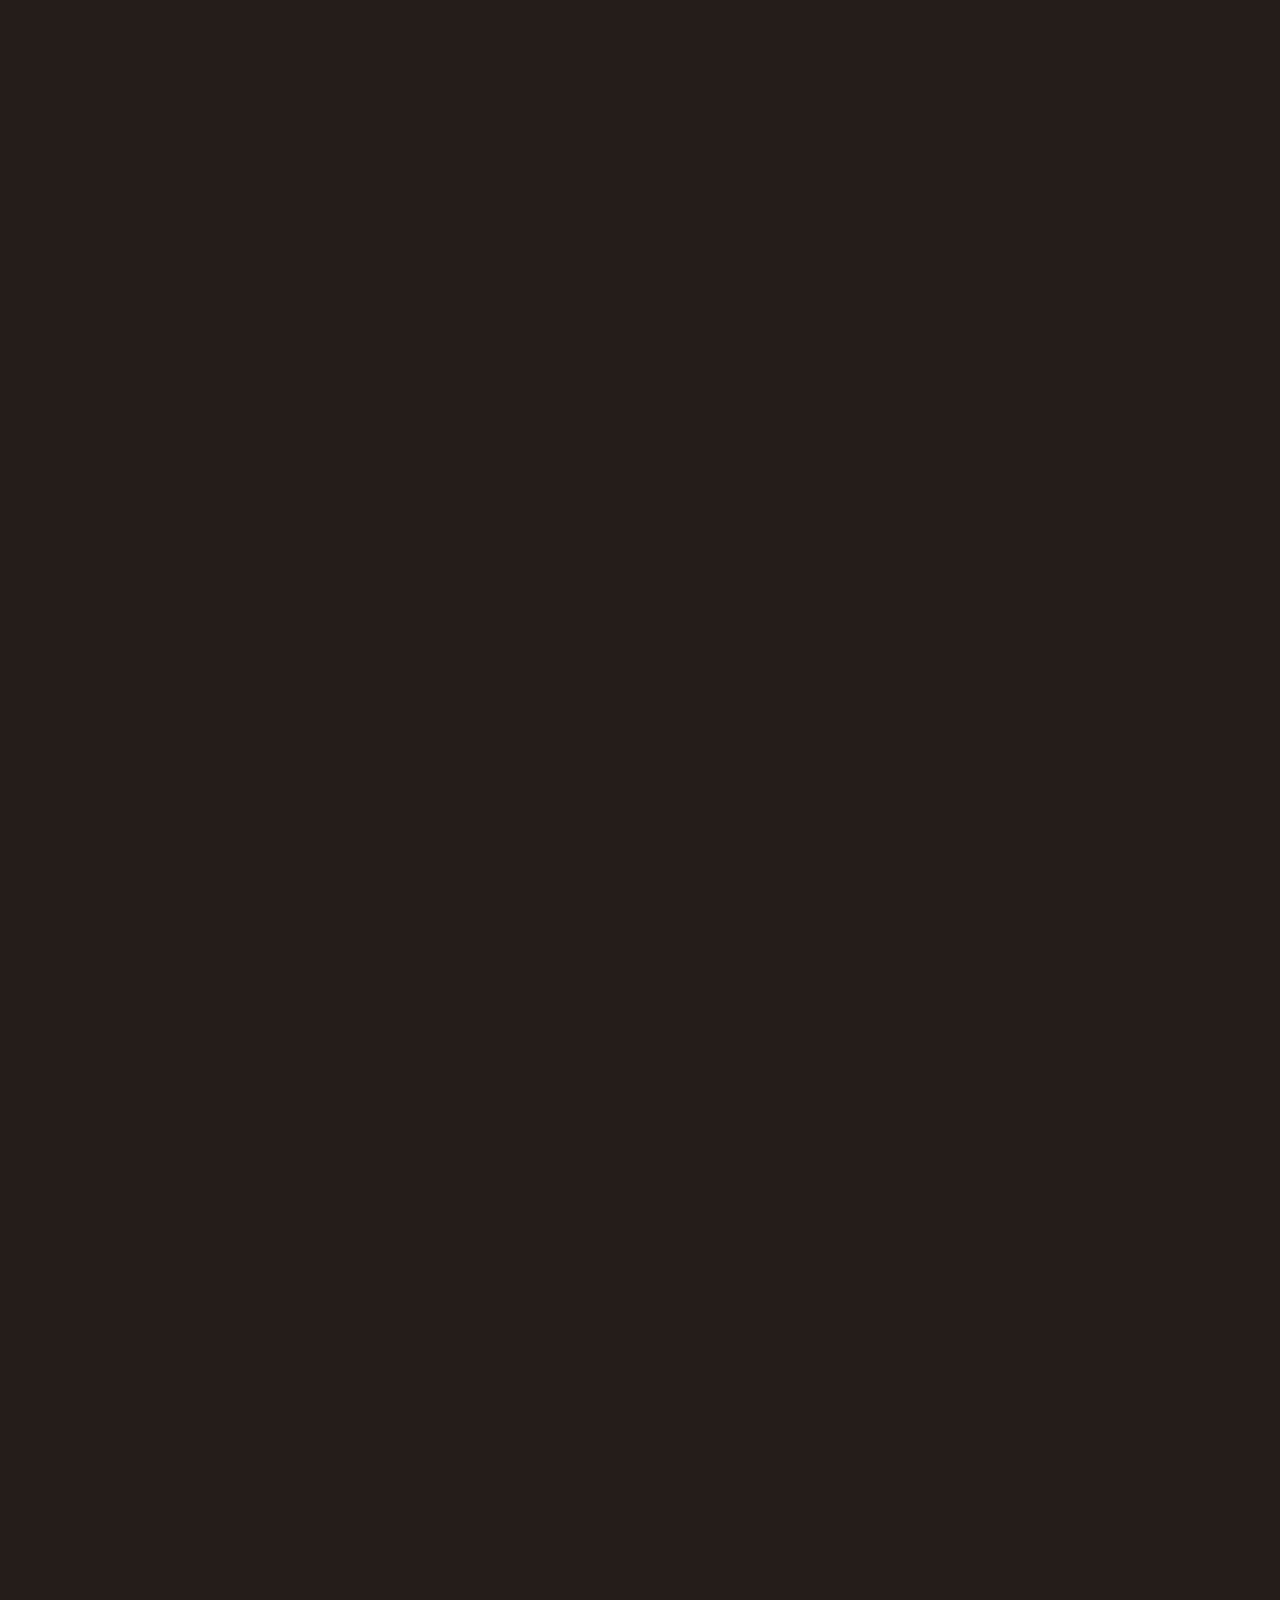
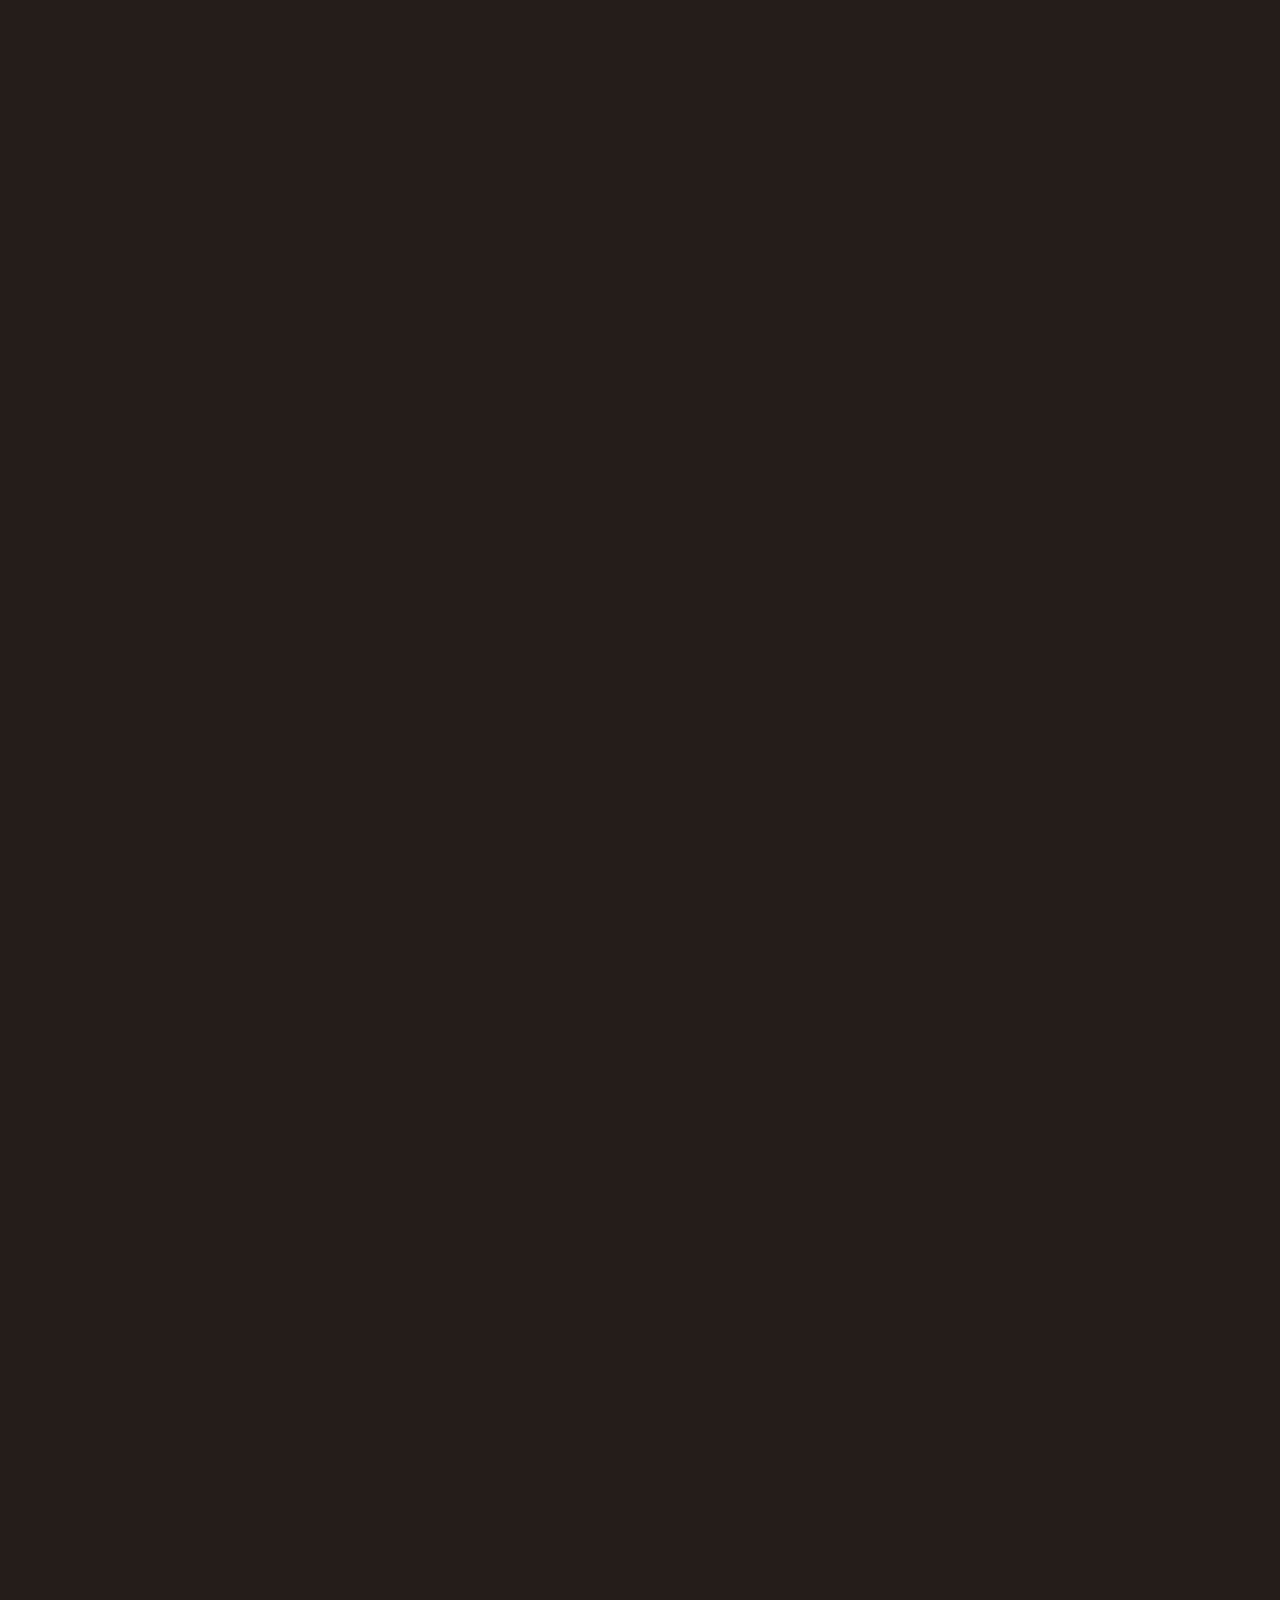
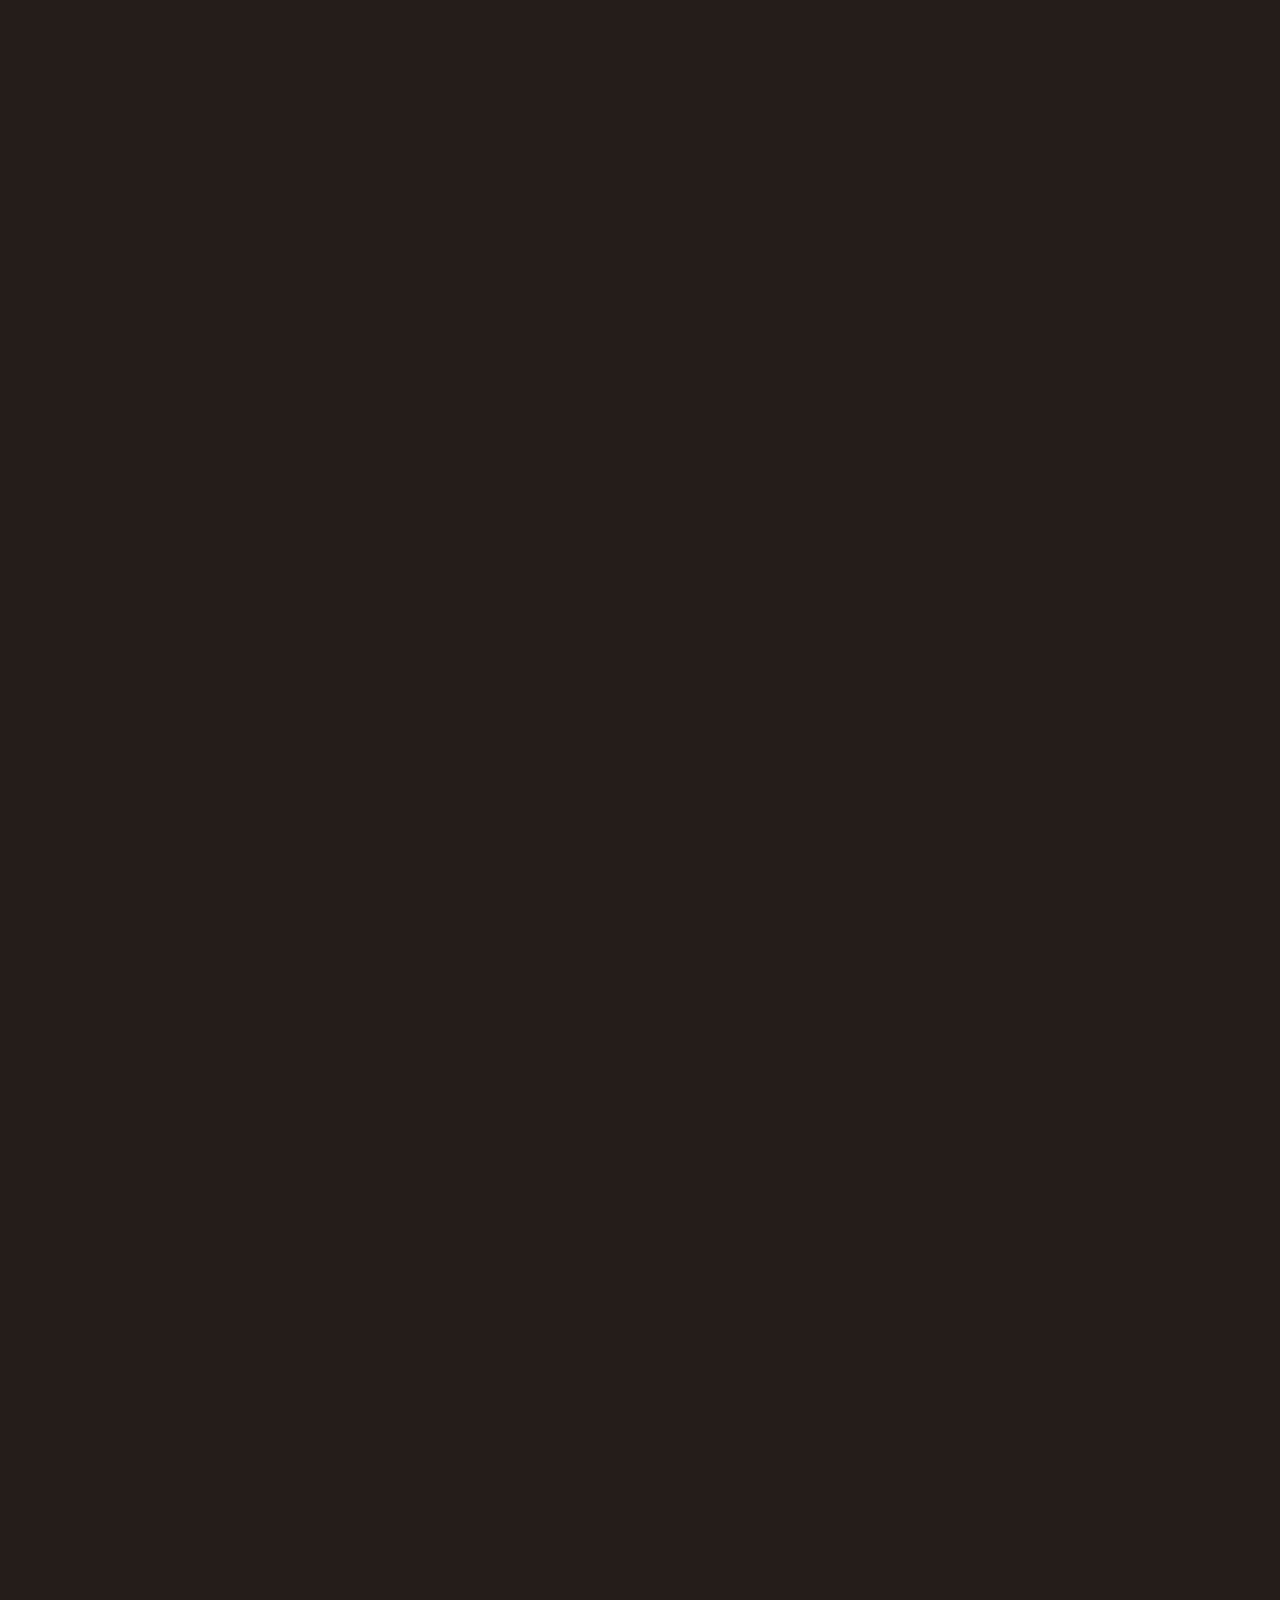
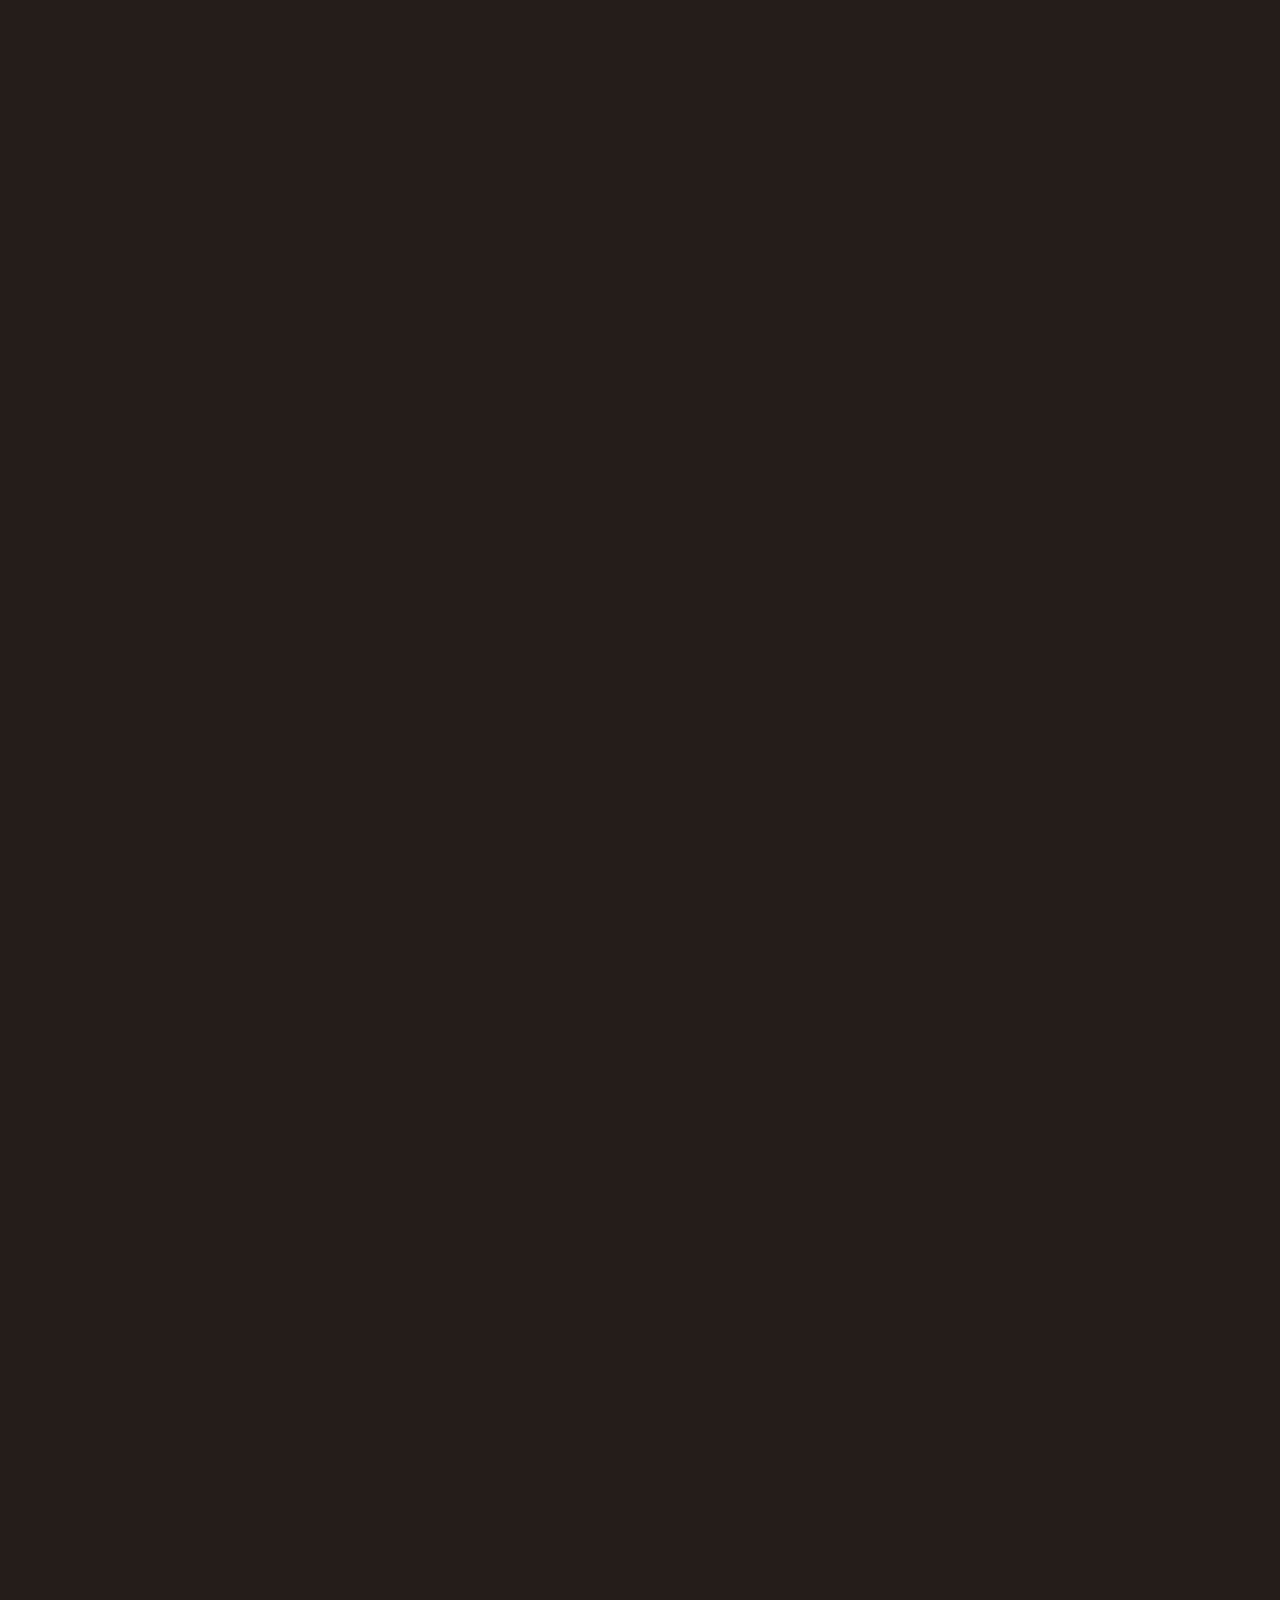
==== commit 22a2e746: "Merge branch 'beramon'" ====
--- a/index.html
+++ b/index.html
@@ -19,7 +19,7 @@
                 </div>
                 <ul class="ahref">
                     <li>
-                        <a href="#about">About Us</a>
+                        <a href="#">About Us</a>
                     </li>
                     <li>
                         <a href="#">Our masters</a>
@@ -28,10 +28,10 @@
                         <a href="./registratsiya/index.html">Registration</a>
                     </li>
                     <li>
-                        <a href="#Testimonials">Testimonials</a>
-                    </li>
-                    <li>
-                        <a href="#Contacts">Contacts</a>
+                        <a href="#">Testimonials</a>
+                    </li>
+                    <li>
+                        <a href="#">Contacts</a>
                     </li>
                 </ul>
                     <div class="left">
@@ -47,7 +47,7 @@
                 </div>
                    <div class="right">
                     <div class="text">
-                        <p class="bir"><a href="tel:+998994102328">+998994102328</a></p>
+                        <p class="bir">8 (800) 000-00-00</p>
                         <p>Daily from 9 to 20</p>
                     </div>
                     <div class="dumaloq">
@@ -106,7 +106,7 @@
    
 </main>  
              <!-- about -->
-     <div class="about" id="about">
+     <div class="about">
         <div class="container">
             <div class="about__content">
                 <div class="top__top">
@@ -137,7 +137,7 @@
                             <button type="button">Our Instagram</button>
                         </div>
                 </div>
-                <div class="bottom" id="Testimonials">
+                <div class="bottom">
                     <div class="texts">
                         <h1>Testimonials</h1>
                         <p>Подзаголовок, который раскрывает подробности <br> заголовка и призывает сделать целевое действие</p>
@@ -389,7 +389,7 @@
         </div>
       </footer>  
       <!-- get -->
-      <div class="get" id="Contacts">
+      <div class="get">
         <div class="container">
             <div class="get__content">
                 <h1>Get in consultation with our expert barbers</h1>
@@ -408,7 +408,7 @@
         </div>
 
       </div>  
-<script src="./index.js"></script>
+
 
 </body>
 </html>--- a/style.css
+++ b/style.css
@@ -7,7 +7,7 @@
 }
 body{
     background-color: rgba(37, 29, 26, 1);
-    /* height: 22000px; */
+    height: 22000px;
 }
 .container{
     margin: 0 auto;
@@ -20,12 +20,6 @@
     top: 0;
     width: 100%;
     }
-    nav.black{
-    background: rgba(0,0,0,0.8);
-    height: 80px;
-    padding: 10px 50px;
-
-}
 .nav__content{
     padding: 36px;
     display: flex;
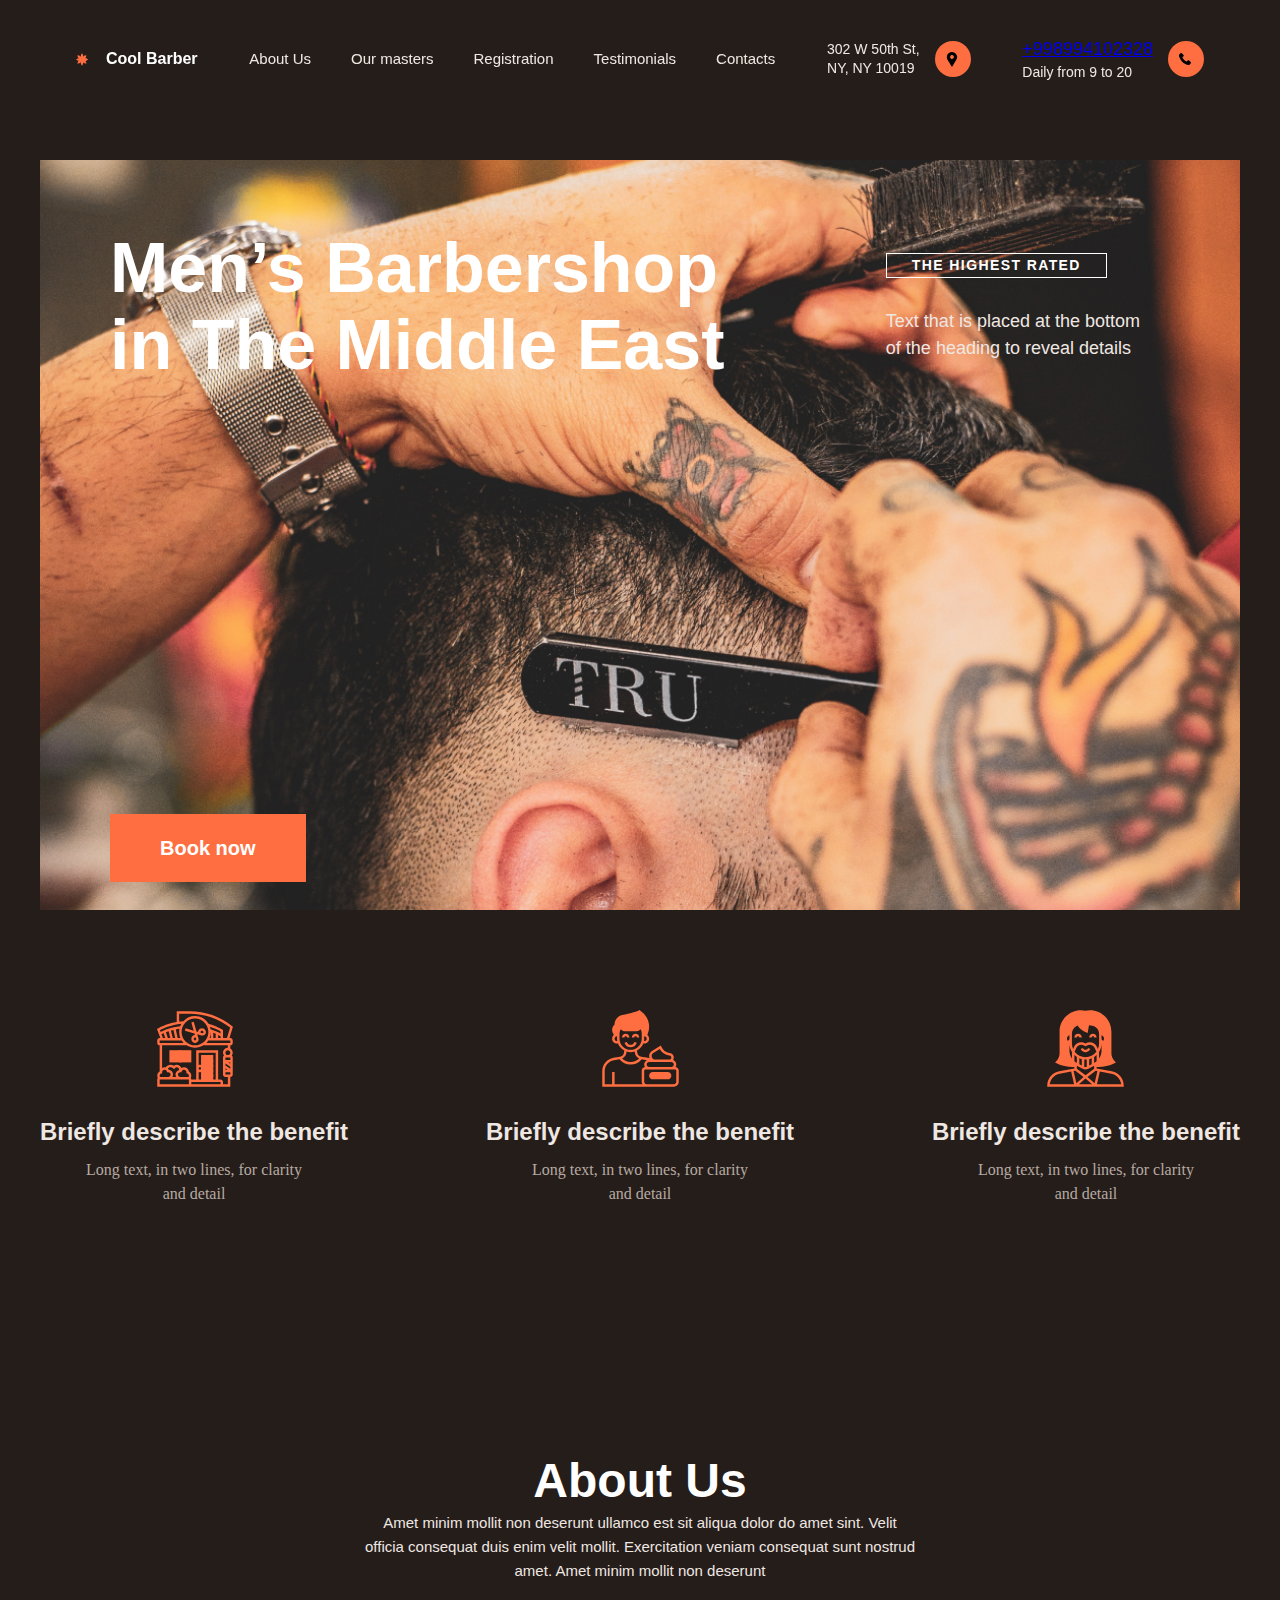
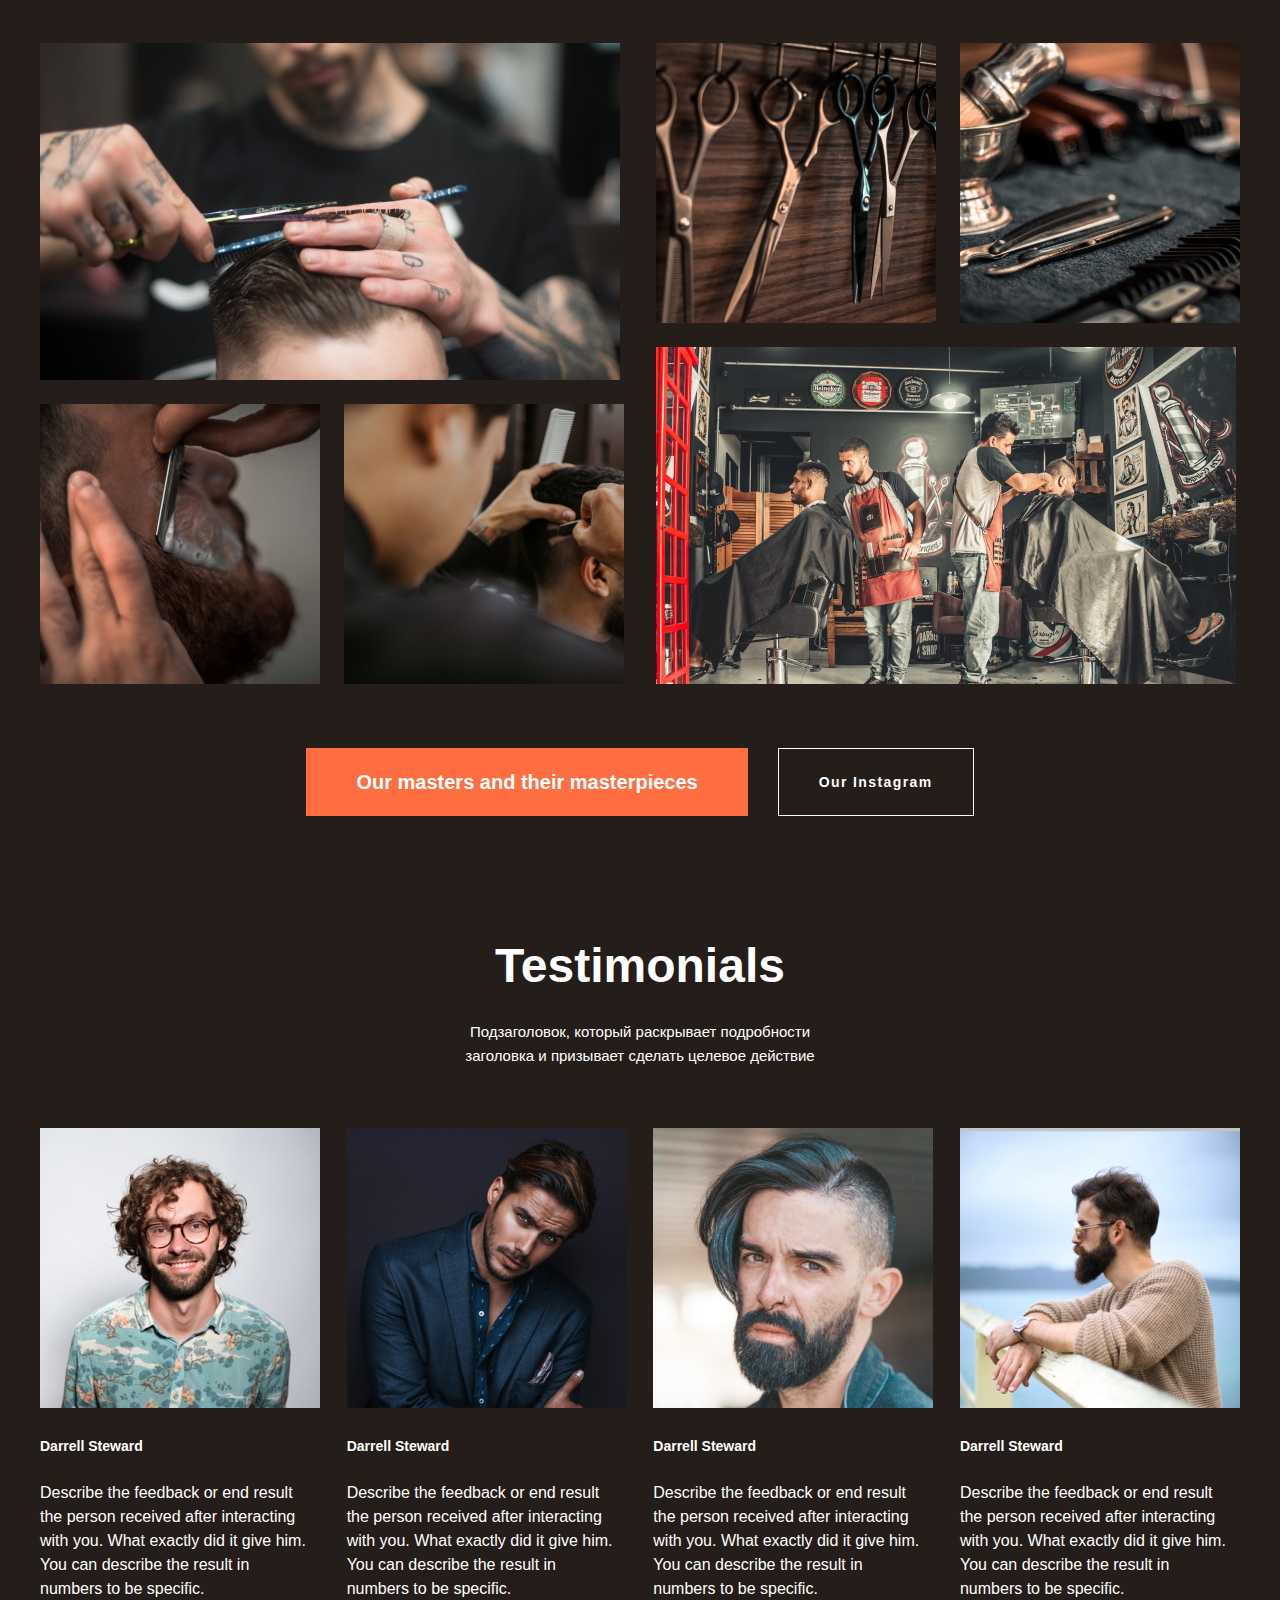
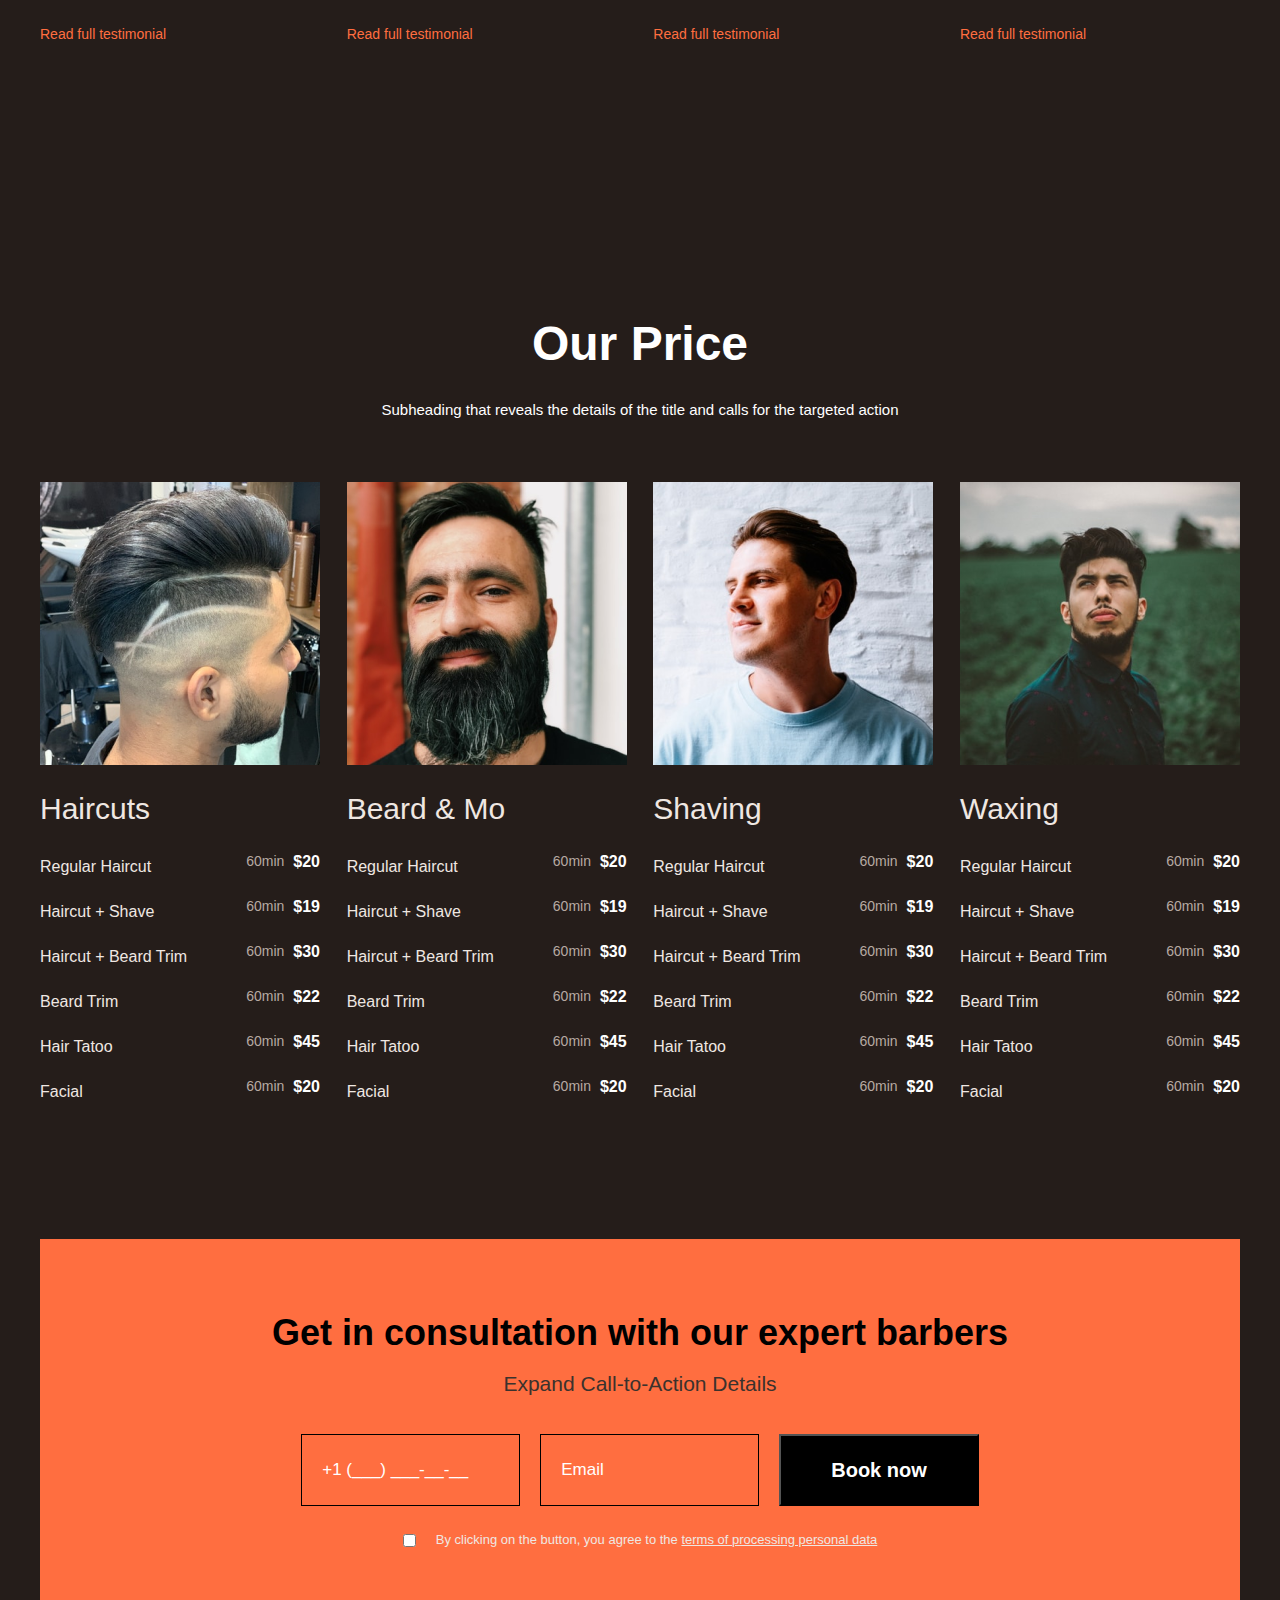
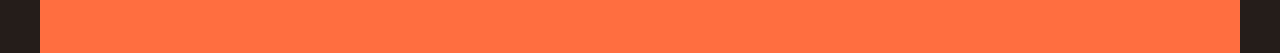
==== commit c475382f: "Merge branch 'main' of https://github.com/doniyorrr/Barber-landing" ====
--- a/index.html
+++ b/index.html
@@ -19,7 +19,7 @@
                 </div>
                 <ul class="ahref">
                     <li>
-                        <a href="#">About Us</a>
+                        <a href="#about">About Us</a>
                     </li>
                     <li>
                         <a href="#">Our masters</a>
@@ -28,10 +28,10 @@
                         <a href="./registratsiya/index.html">Registration</a>
                     </li>
                     <li>
-                        <a href="#">Testimonials</a>
-                    </li>
-                    <li>
-                        <a href="#">Contacts</a>
+                        <a href="#Testimonials">Testimonials</a>
+                    </li>
+                    <li>
+                        <a href="#Contacts">Contacts</a>
                     </li>
                 </ul>
                     <div class="left">
@@ -47,7 +47,7 @@
                 </div>
                    <div class="right">
                     <div class="text">
-                        <p class="bir">8 (800) 000-00-00</p>
+                        <p class="bir"><a href="tel:+998994102328">+998994102328</a></p>
                         <p>Daily from 9 to 20</p>
                     </div>
                     <div class="dumaloq">
@@ -106,7 +106,7 @@
    
 </main>  
              <!-- about -->
-     <div class="about">
+     <div class="about" id="about">
         <div class="container">
             <div class="about__content">
                 <div class="top__top">
@@ -137,7 +137,7 @@
                             <button type="button">Our Instagram</button>
                         </div>
                 </div>
-                <div class="bottom">
+                <div class="bottom" id="Testimonials">
                     <div class="texts">
                         <h1>Testimonials</h1>
                         <p>Подзаголовок, который раскрывает подробности <br> заголовка и призывает сделать целевое действие</p>
@@ -389,7 +389,7 @@
         </div>
       </footer>  
       <!-- get -->
-      <div class="get">
+      <div class="get" id="Contacts">
         <div class="container">
             <div class="get__content">
                 <h1>Get in consultation with our expert barbers</h1>
@@ -408,7 +408,7 @@
         </div>
 
       </div>  
-
+<script src="./index.js"></script>
 
 </body>
 </html>--- a/style.css
+++ b/style.css
@@ -7,7 +7,7 @@
 }
 body{
     background-color: rgba(37, 29, 26, 1);
-    height: 22000px;
+    /* height: 22000px; */
 }
 .container{
     margin: 0 auto;
@@ -20,6 +20,12 @@
     top: 0;
     width: 100%;
     }
+    nav.black{
+    background: rgba(0,0,0,0.8);
+    height: 80px;
+    padding: 10px 50px;
+
+}
 .nav__content{
     padding: 36px;
     display: flex;
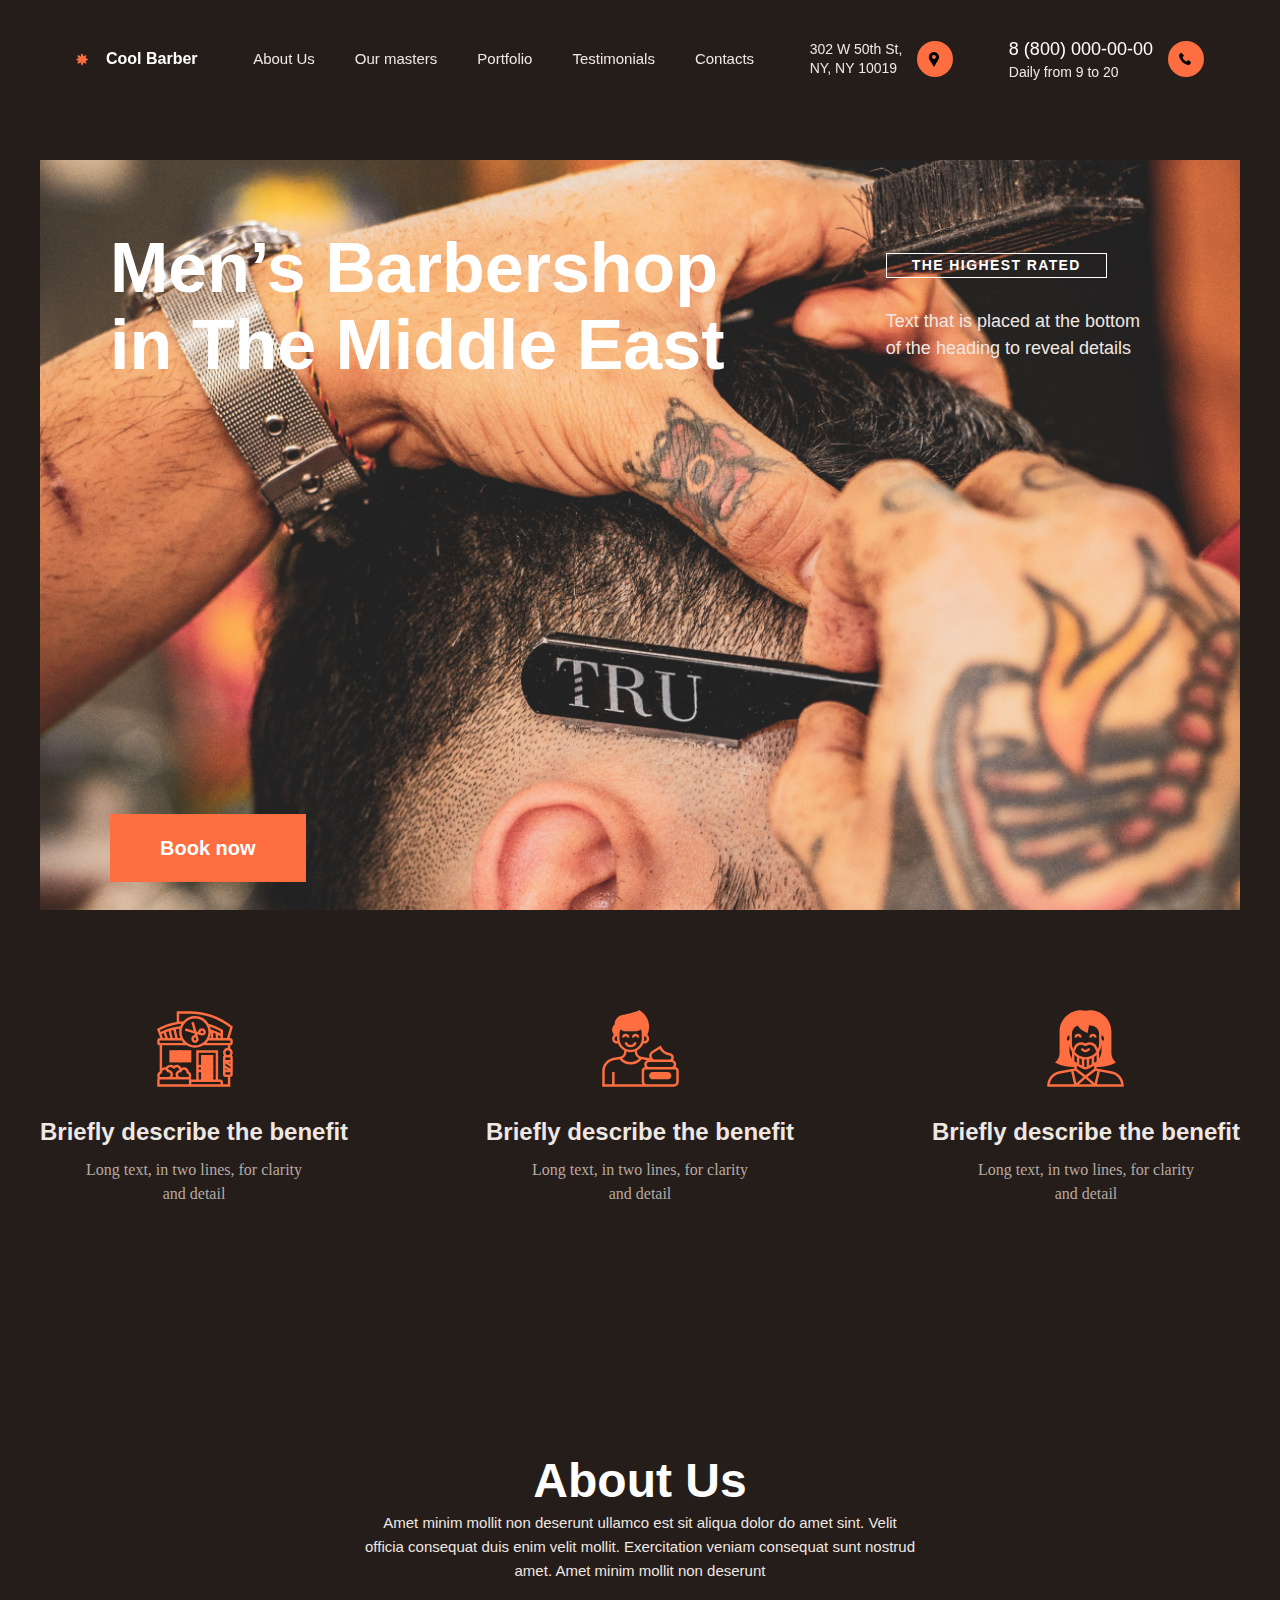
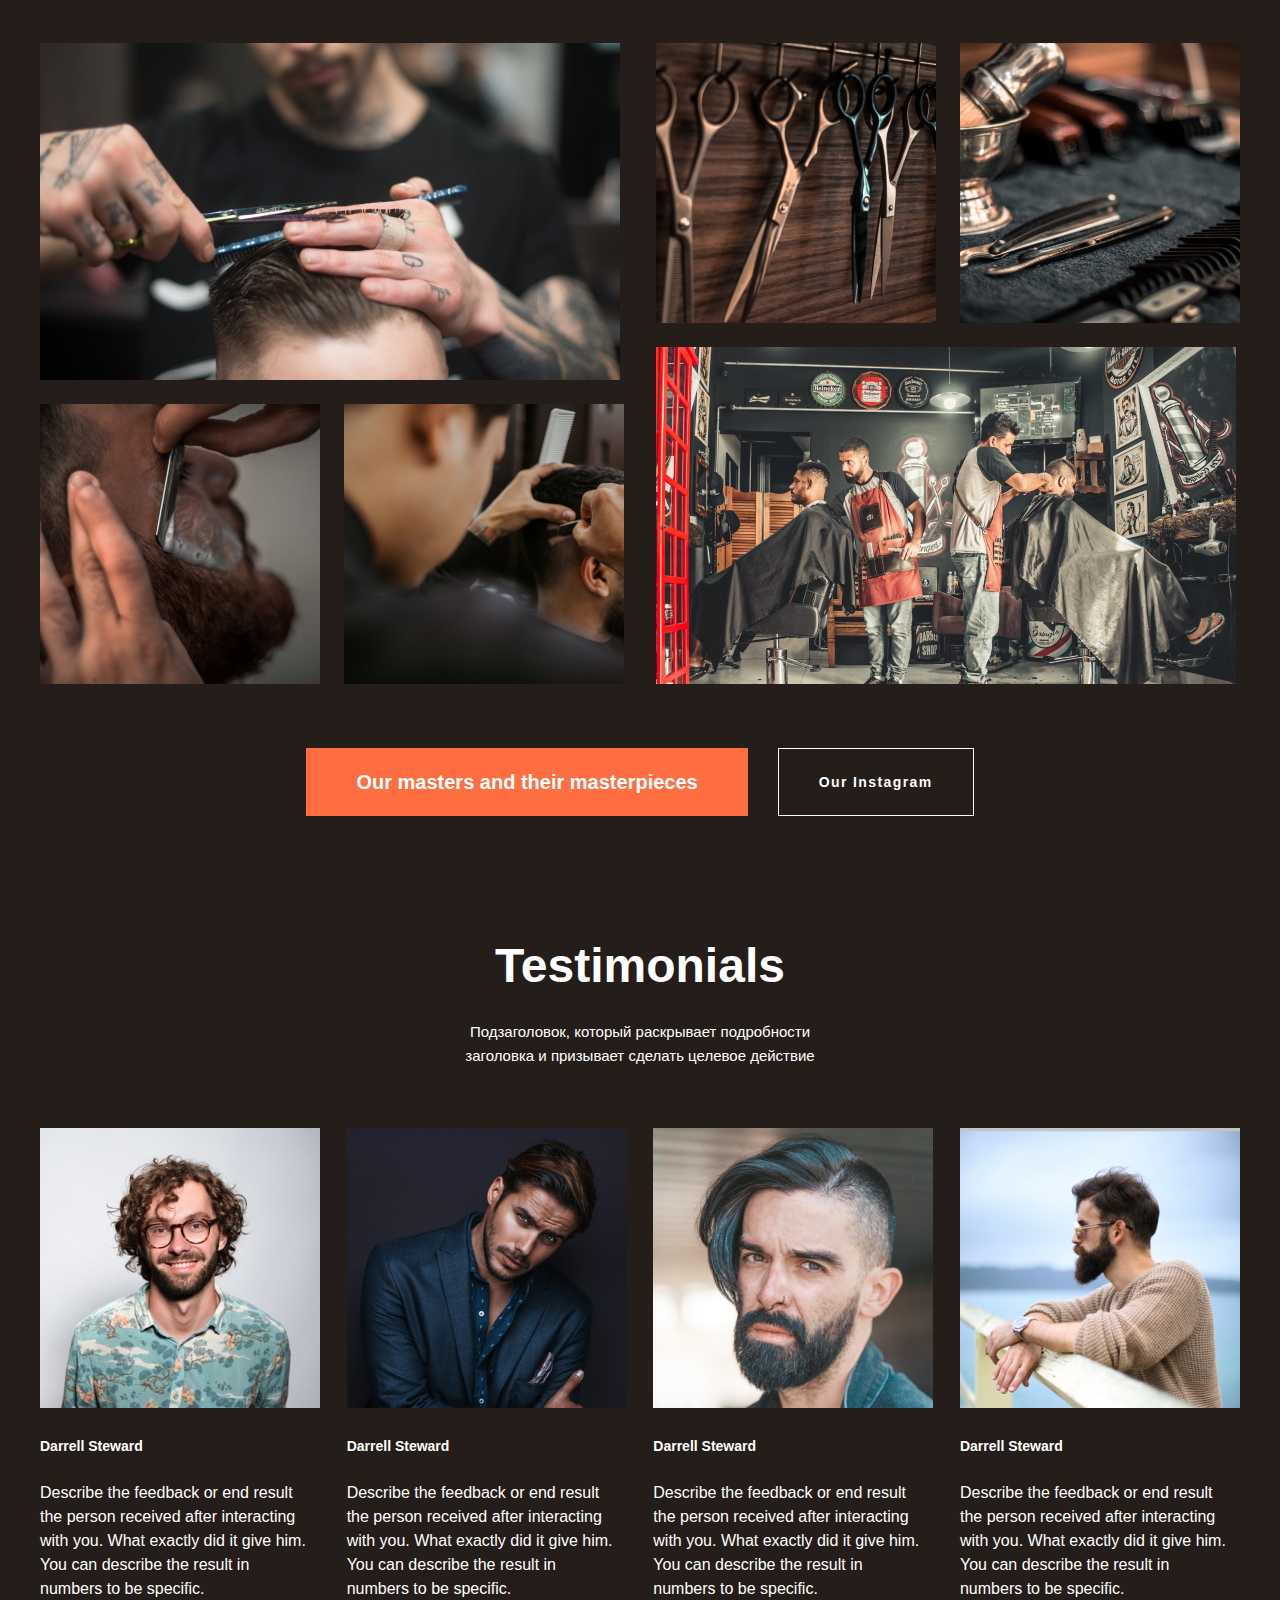
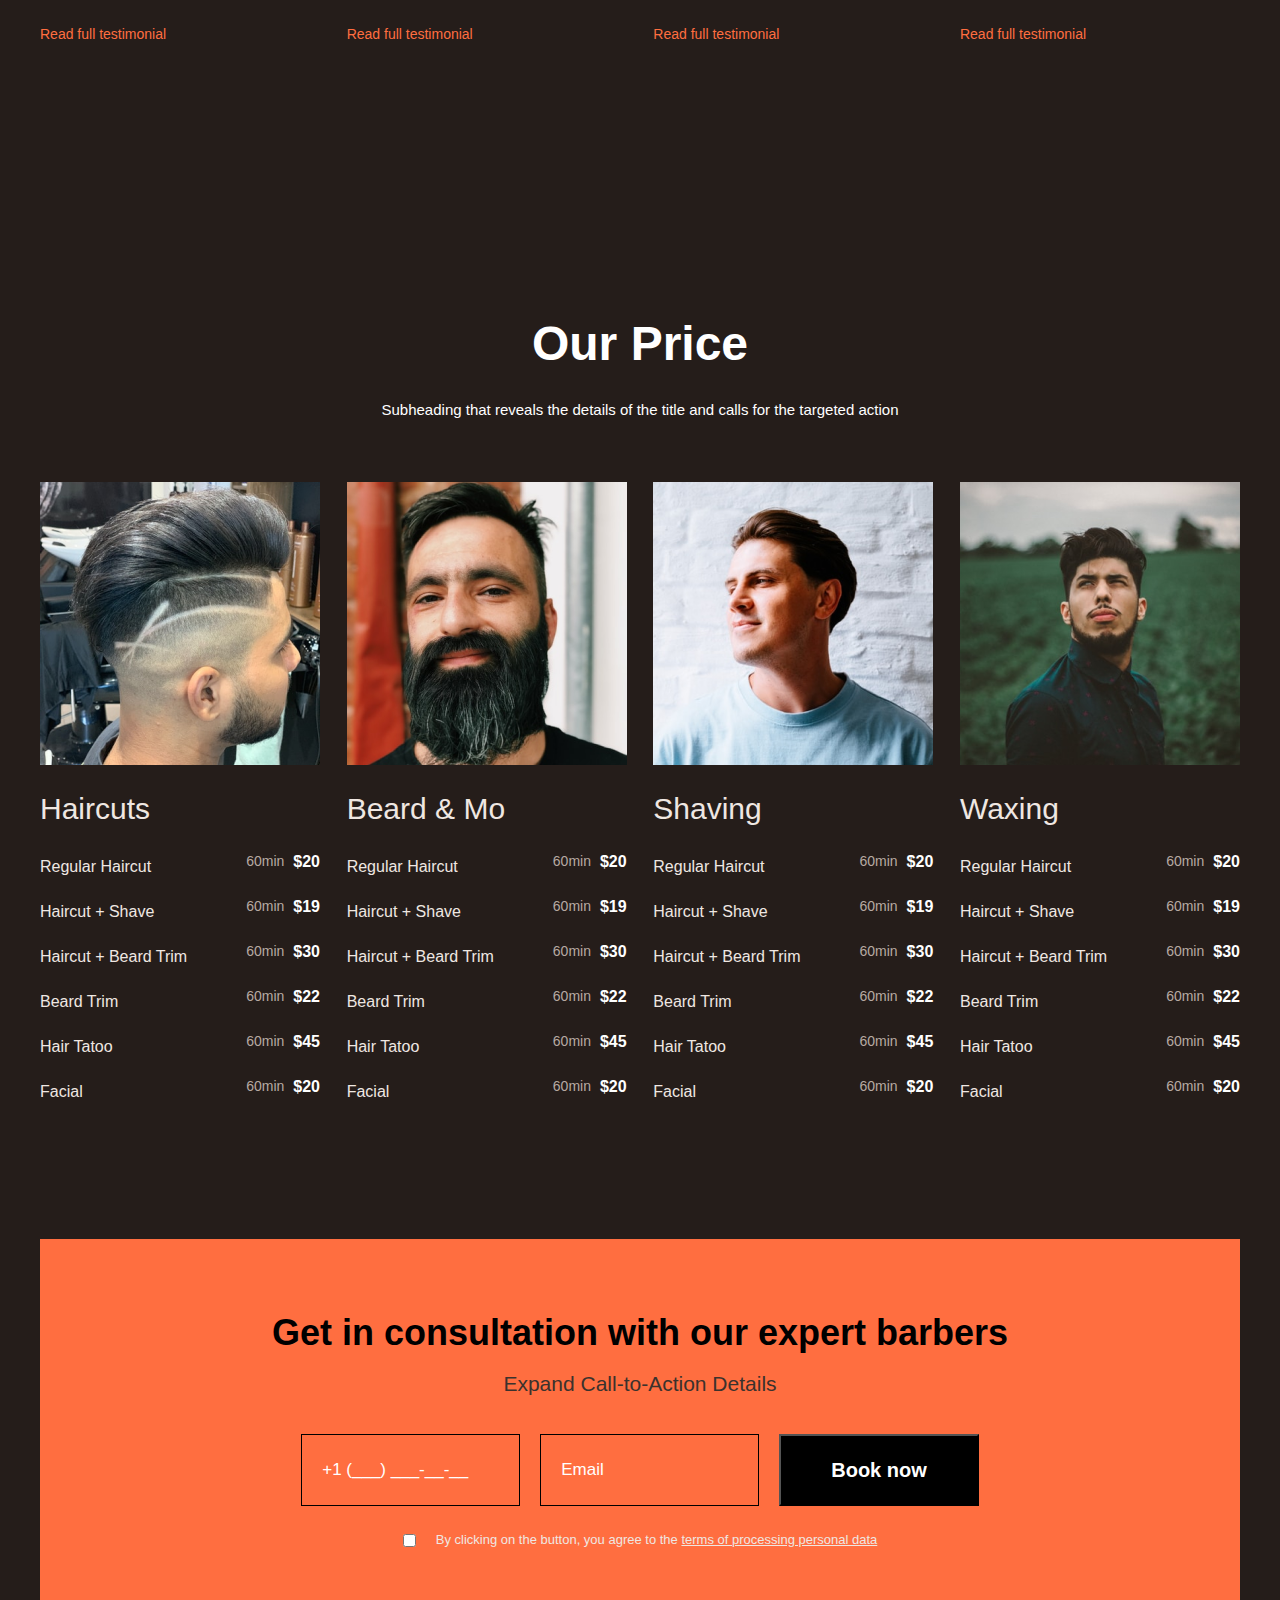
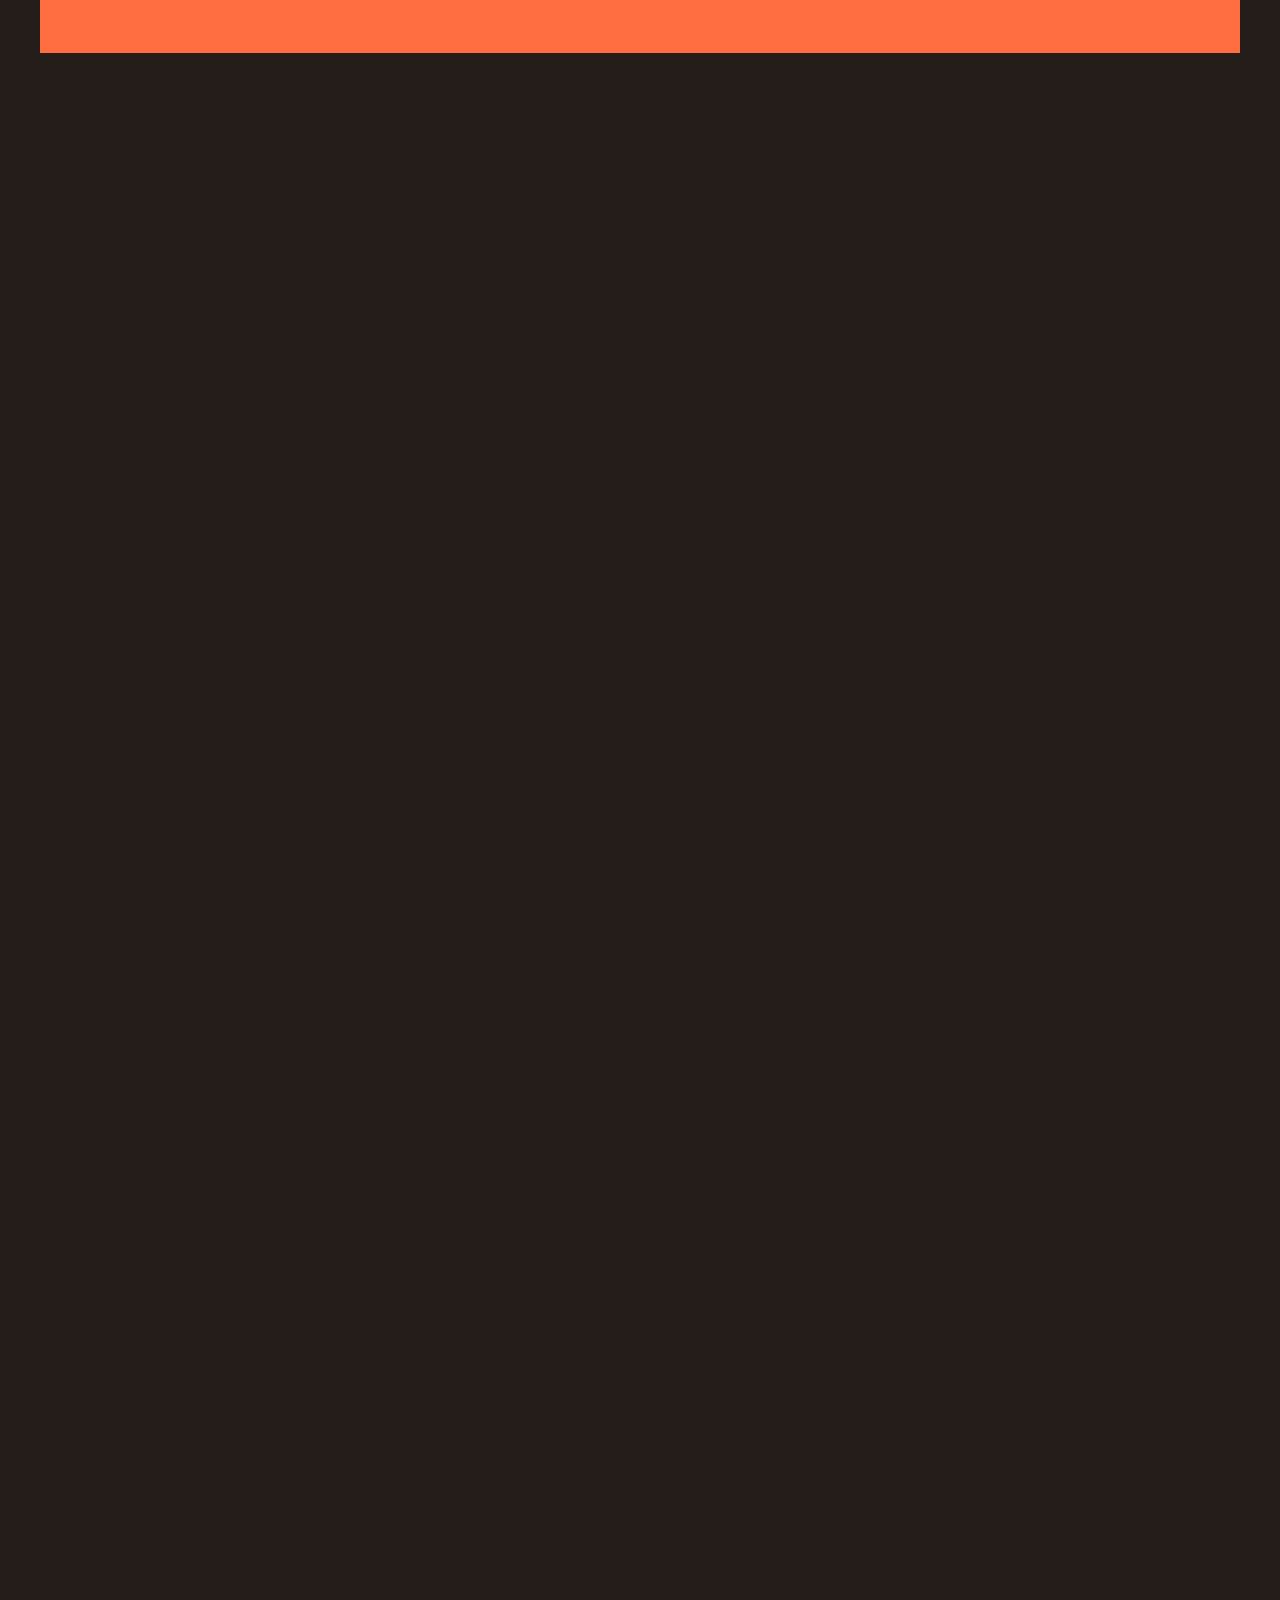
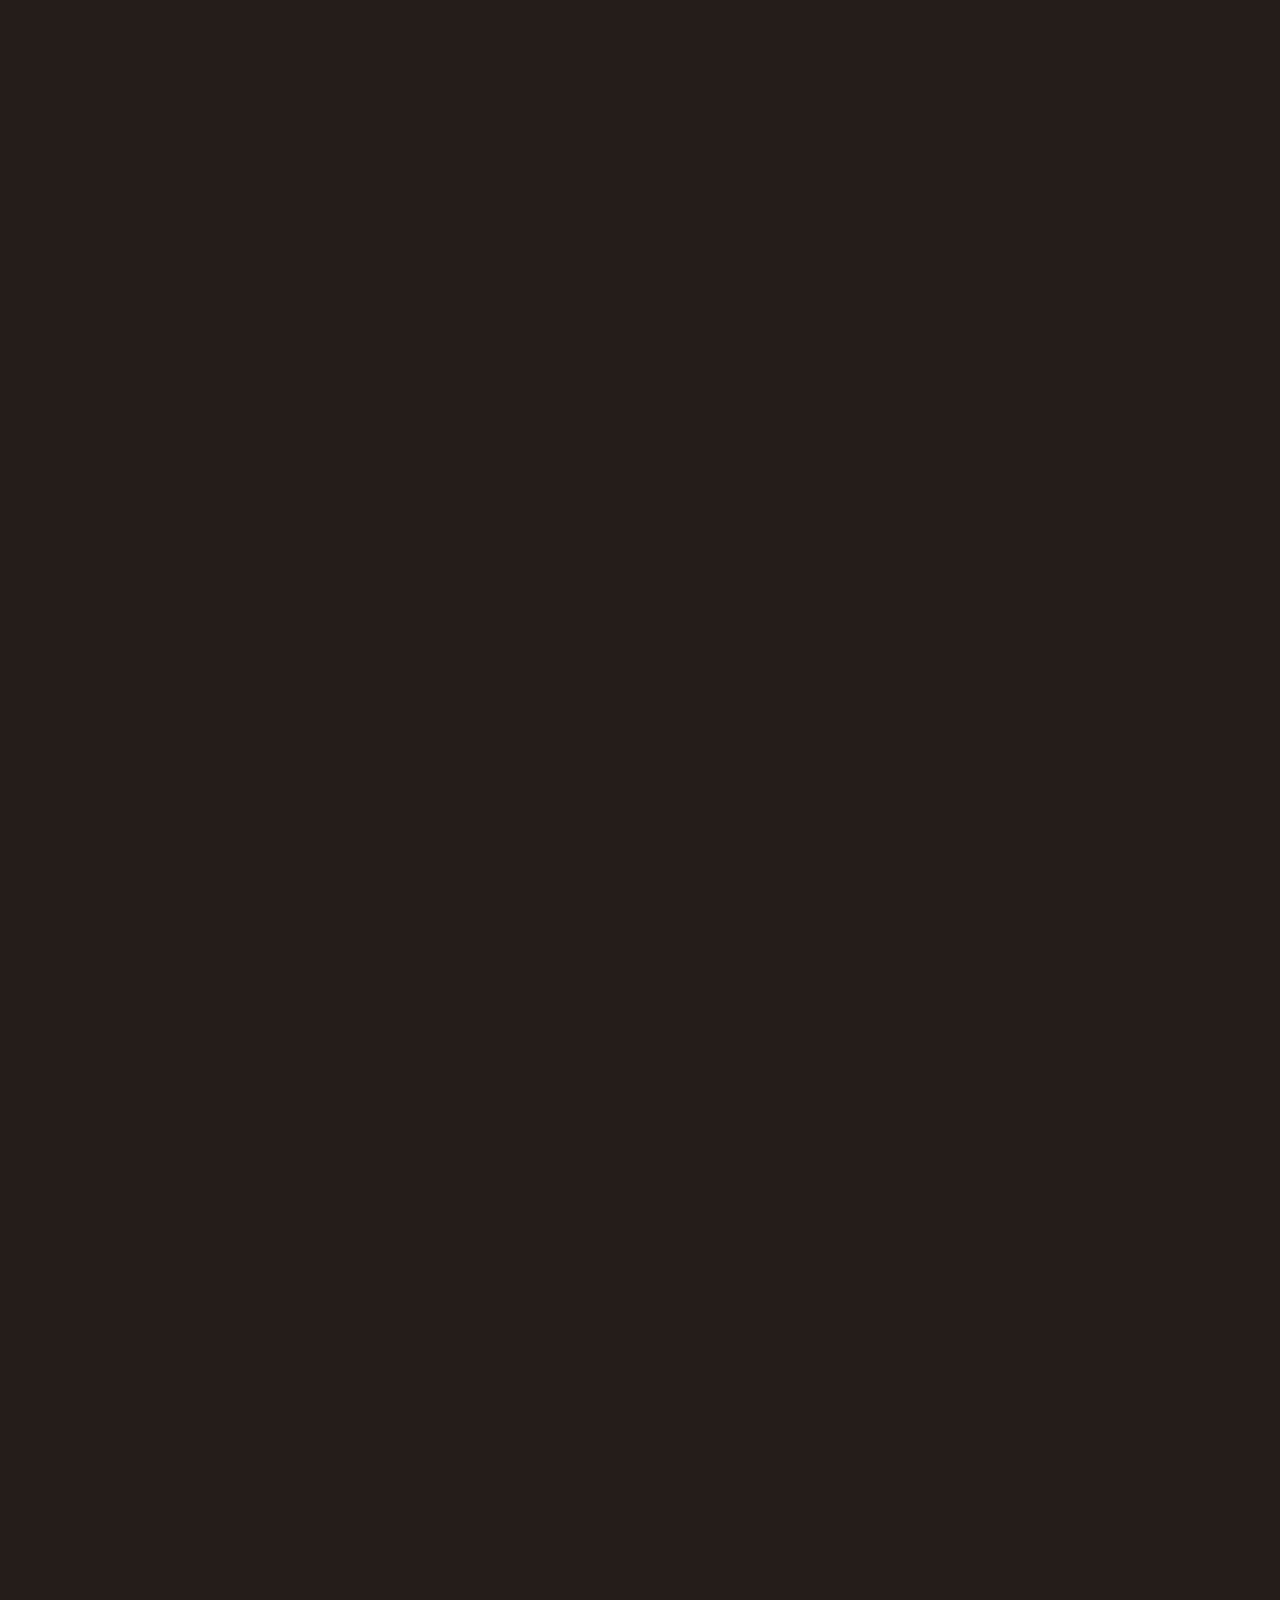
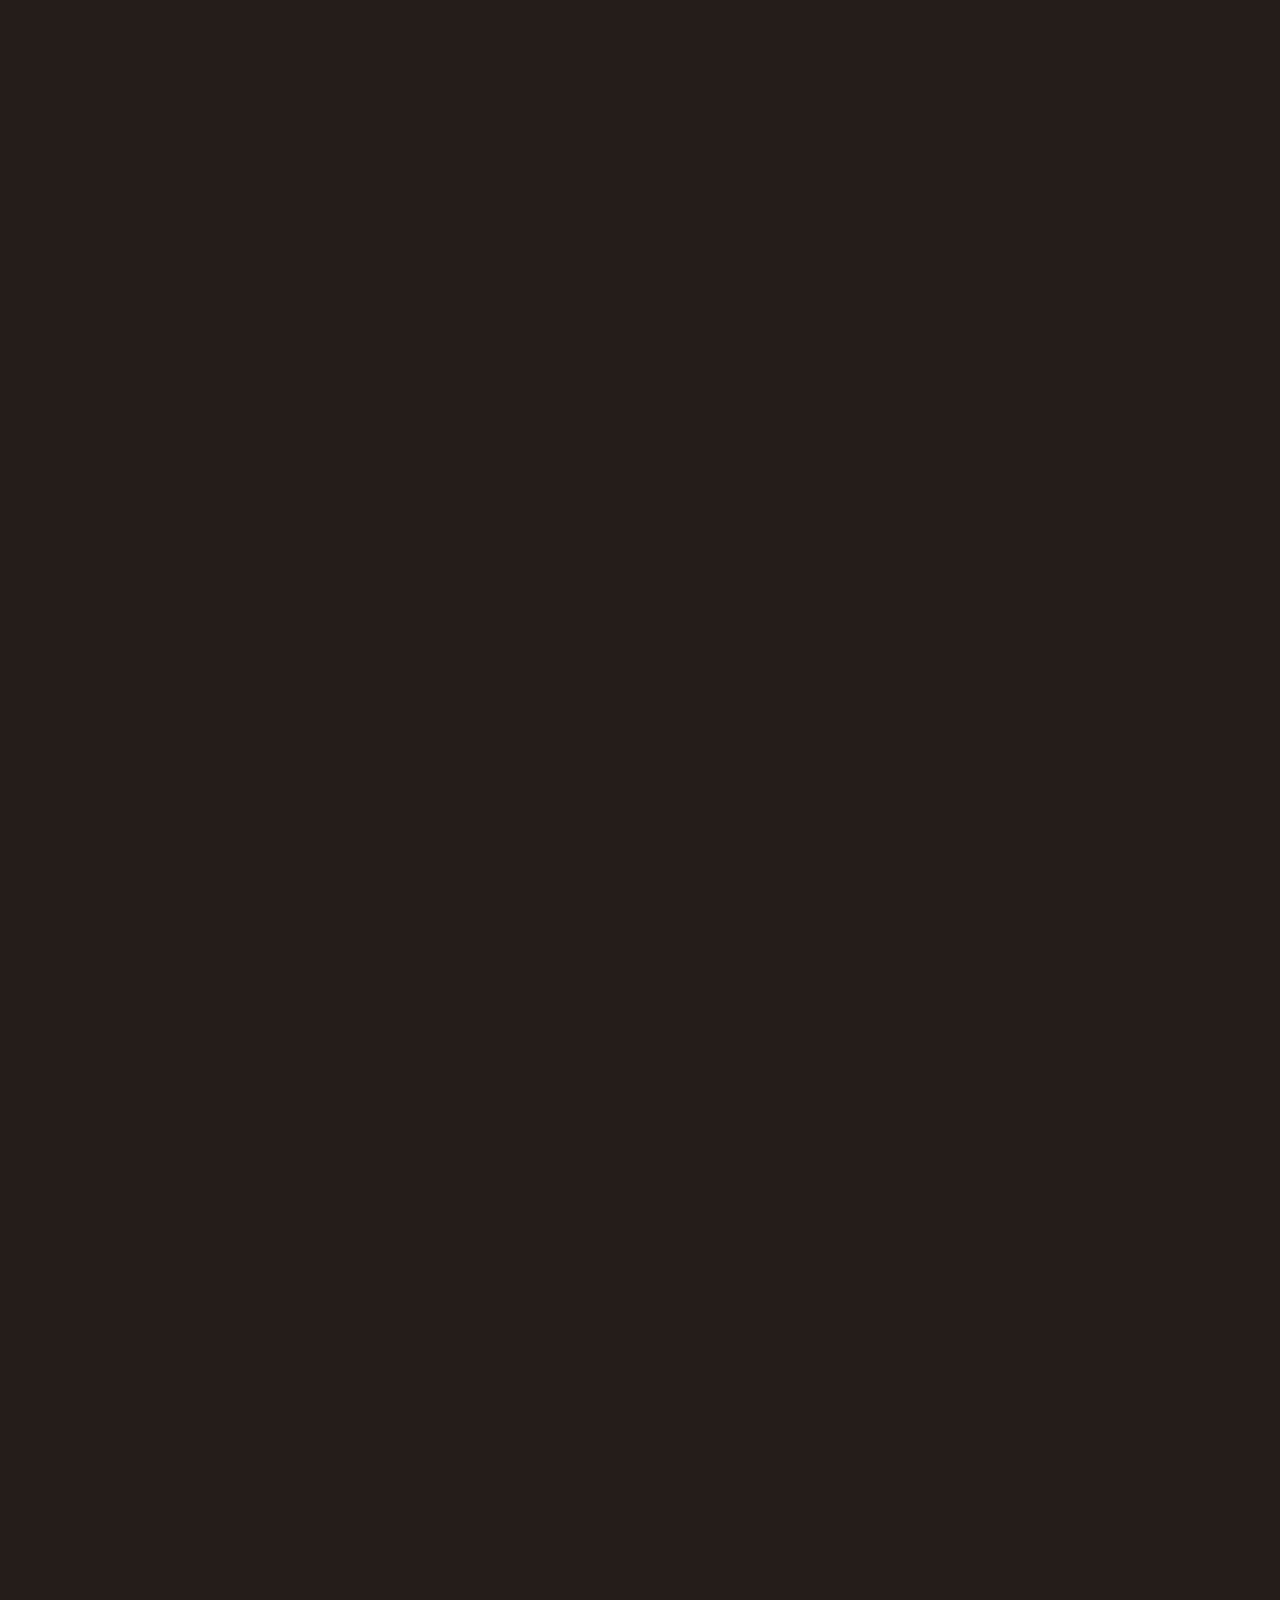
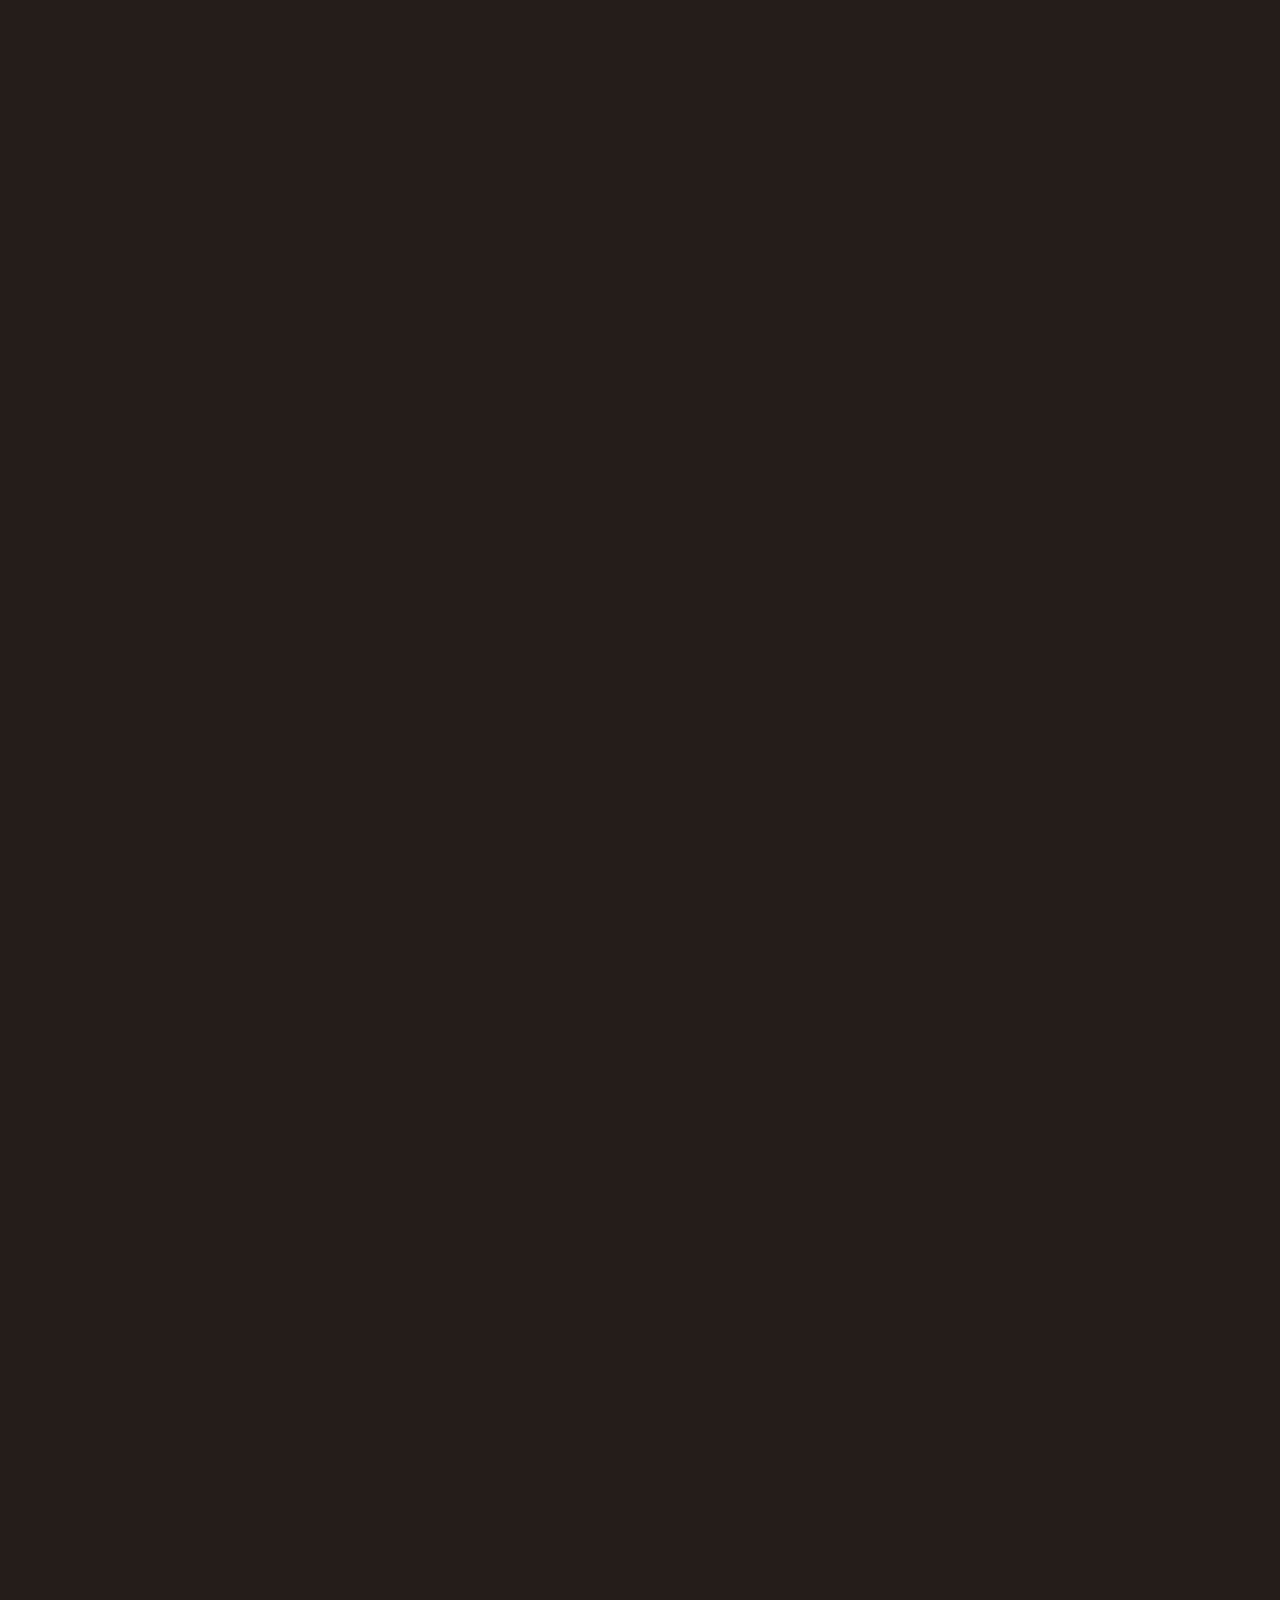
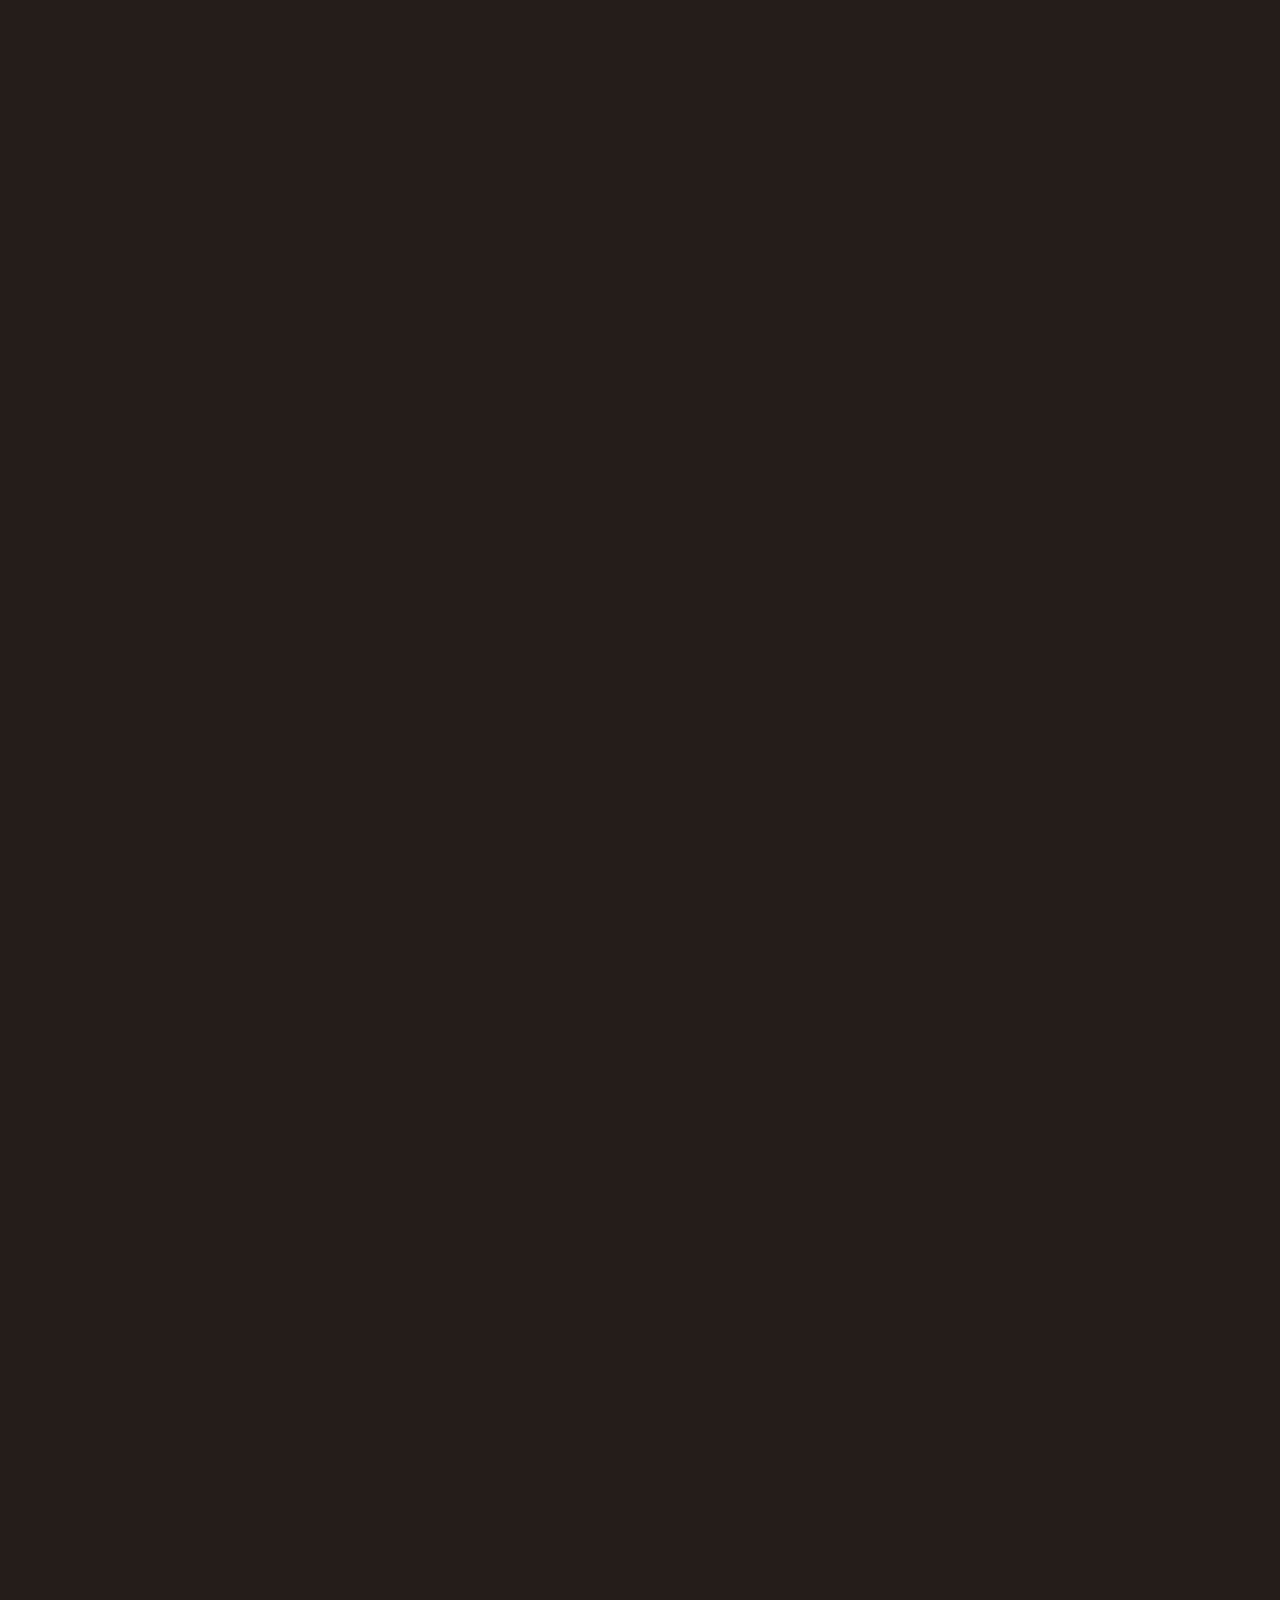
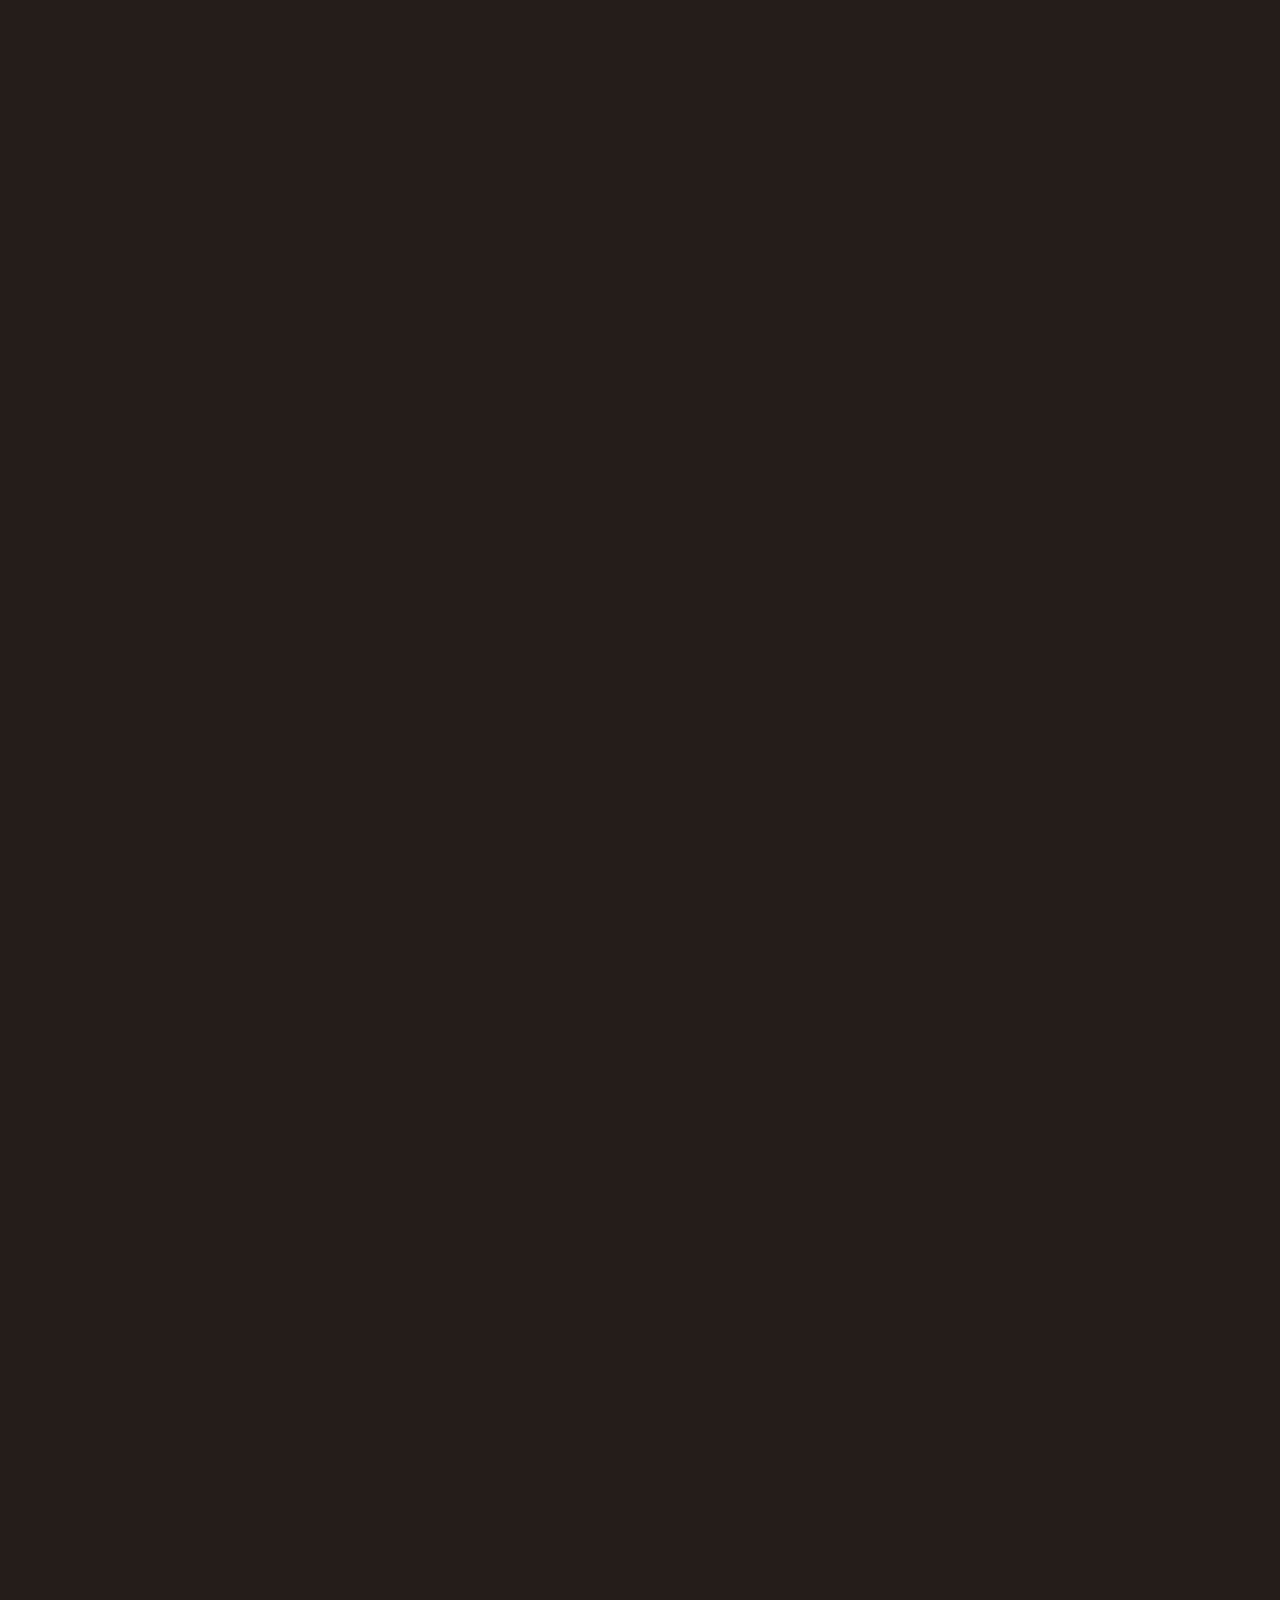
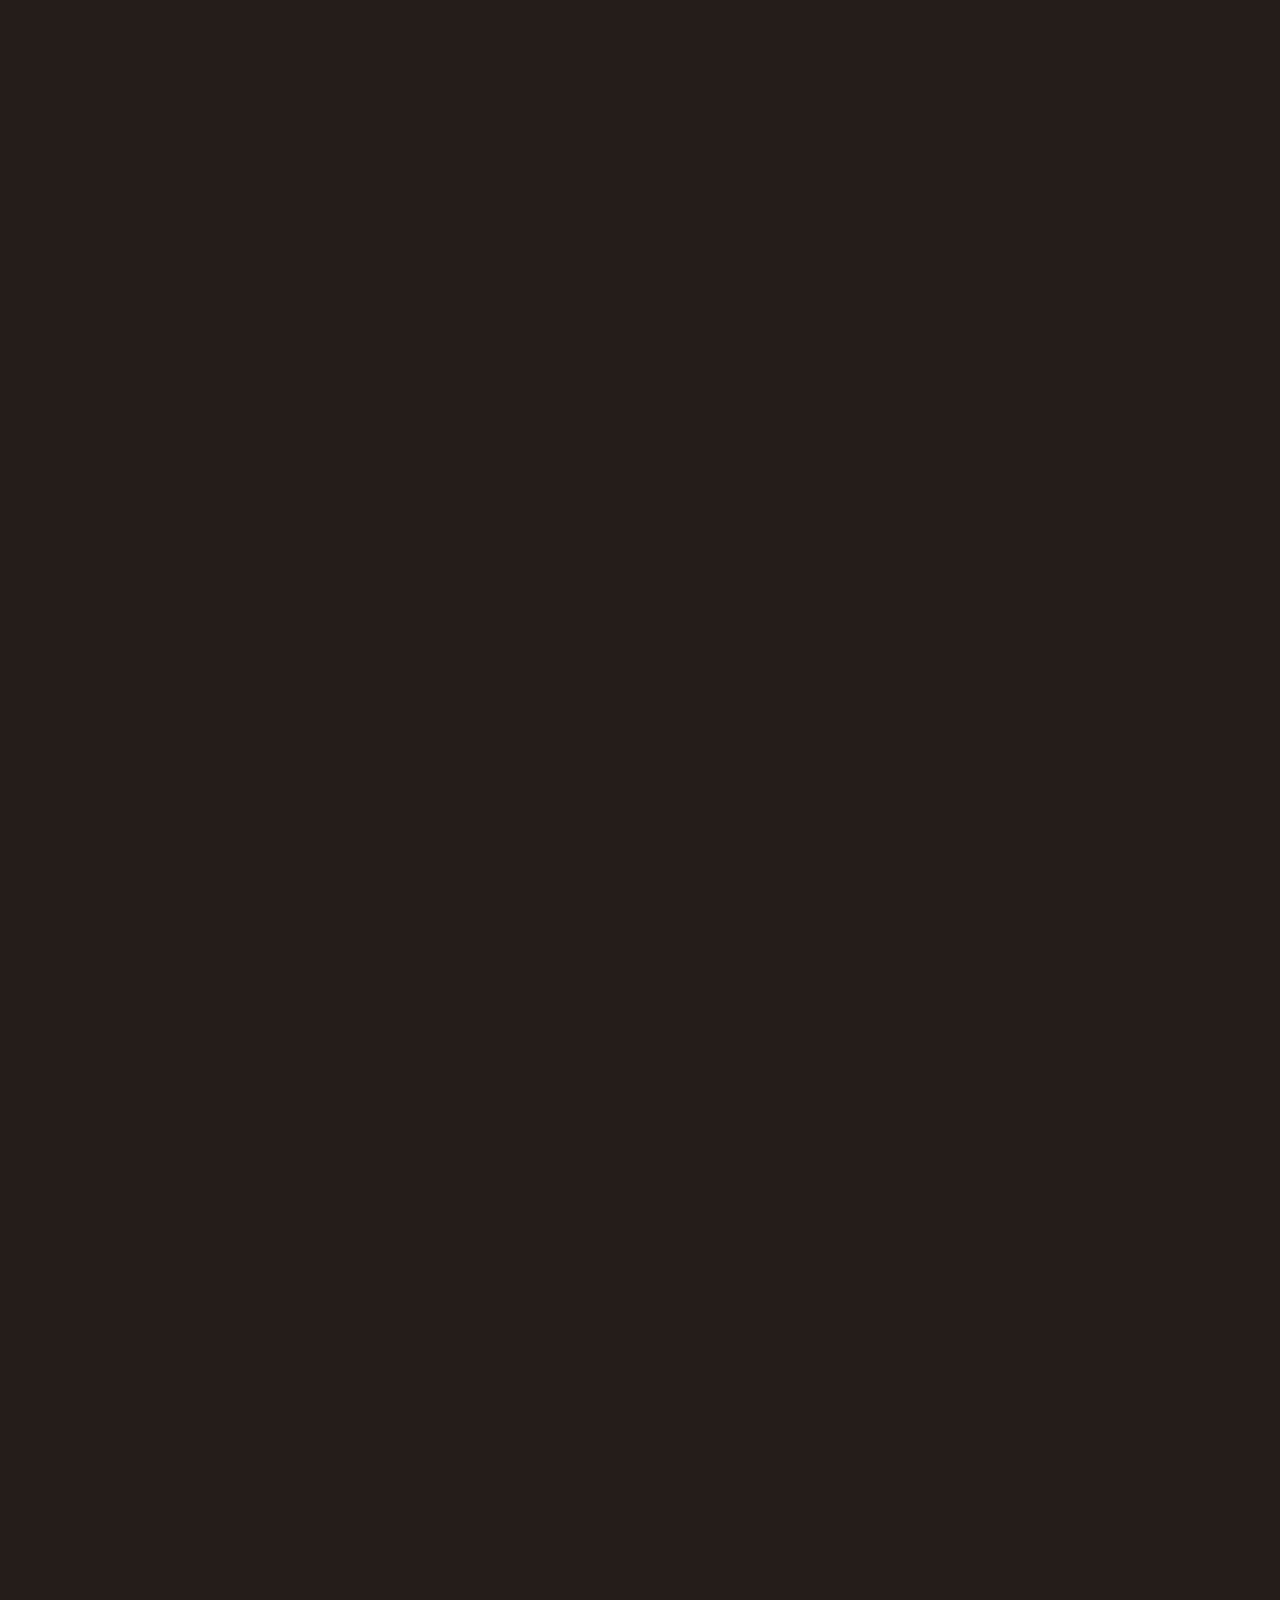
==== commit 46f59672: "main qismini yasadm" ====
--- a/index.html
+++ b/index.html
@@ -19,19 +19,19 @@
                 </div>
                 <ul class="ahref">
                     <li>
-                        <a href="#about">About Us</a>
+                        <a href="#">About Us</a>
                     </li>
                     <li>
                         <a href="#">Our masters</a>
                     </li>
                     <li>
-                        <a href="./registratsiya/index.html">Registration</a>
-                    </li>
-                    <li>
-                        <a href="#Testimonials">Testimonials</a>
-                    </li>
-                    <li>
-                        <a href="#Contacts">Contacts</a>
+                        <a href="#">Portfolio</a>
+                    </li>
+                    <li>
+                        <a href="#">Testimonials</a>
+                    </li>
+                    <li>
+                        <a href="#">Contacts</a>
                     </li>
                 </ul>
                     <div class="left">
@@ -47,7 +47,7 @@
                 </div>
                    <div class="right">
                     <div class="text">
-                        <p class="bir"><a href="tel:+998994102328">+998994102328</a></p>
+                        <p class="bir">8 (800) 000-00-00</p>
                         <p>Daily from 9 to 20</p>
                     </div>
                     <div class="dumaloq">
@@ -70,7 +70,7 @@
                 <div class="tp">
                     <h1>Men’s Barbershop <br> in The Middle East</h1>
                     <div>
-                        <button   type="button" >THE HIGHEST RATED</button>
+                        <button type="button">THE HIGHEST RATED</button>
                         <p>Text that is placed at the bottom <br> of the heading to reveal details</p>
                     </div>
                 </div>
@@ -82,7 +82,7 @@
 
             </div>
         </div>
-        <div class="icons"><source>
+        <div class="icons">
             <ul>
                 <li>
                     <i class="icon icon-dom"></i>
@@ -106,7 +106,7 @@
    
 </main>  
              <!-- about -->
-     <div class="about" id="about">
+     <div class="about">
         <div class="container">
             <div class="about__content">
                 <div class="top__top">
@@ -137,7 +137,7 @@
                             <button type="button">Our Instagram</button>
                         </div>
                 </div>
-                <div class="bottom" id="Testimonials">
+                <div class="bottom">
                     <div class="texts">
                         <h1>Testimonials</h1>
                         <p>Подзаголовок, который раскрывает подробности <br> заголовка и призывает сделать целевое действие</p>
@@ -389,7 +389,7 @@
         </div>
       </footer>  
       <!-- get -->
-      <div class="get" id="Contacts">
+      <div class="get">
         <div class="container">
             <div class="get__content">
                 <h1>Get in consultation with our expert barbers</h1>
@@ -408,7 +408,7 @@
         </div>
 
       </div>  
-<script src="./index.js"></script>
+
 
 </body>
 </html>--- a/style.css
+++ b/style.css
@@ -7,7 +7,7 @@
 }
 body{
     background-color: rgba(37, 29, 26, 1);
-    /* height: 22000px; */
+    height: 22000px;
 }
 .container{
     margin: 0 auto;
@@ -20,12 +20,6 @@
     top: 0;
     width: 100%;
     }
-    nav.black{
-    background: rgba(0,0,0,0.8);
-    height: 80px;
-    padding: 10px 50px;
-
-}
 .nav__content{
     padding: 36px;
     display: flex;
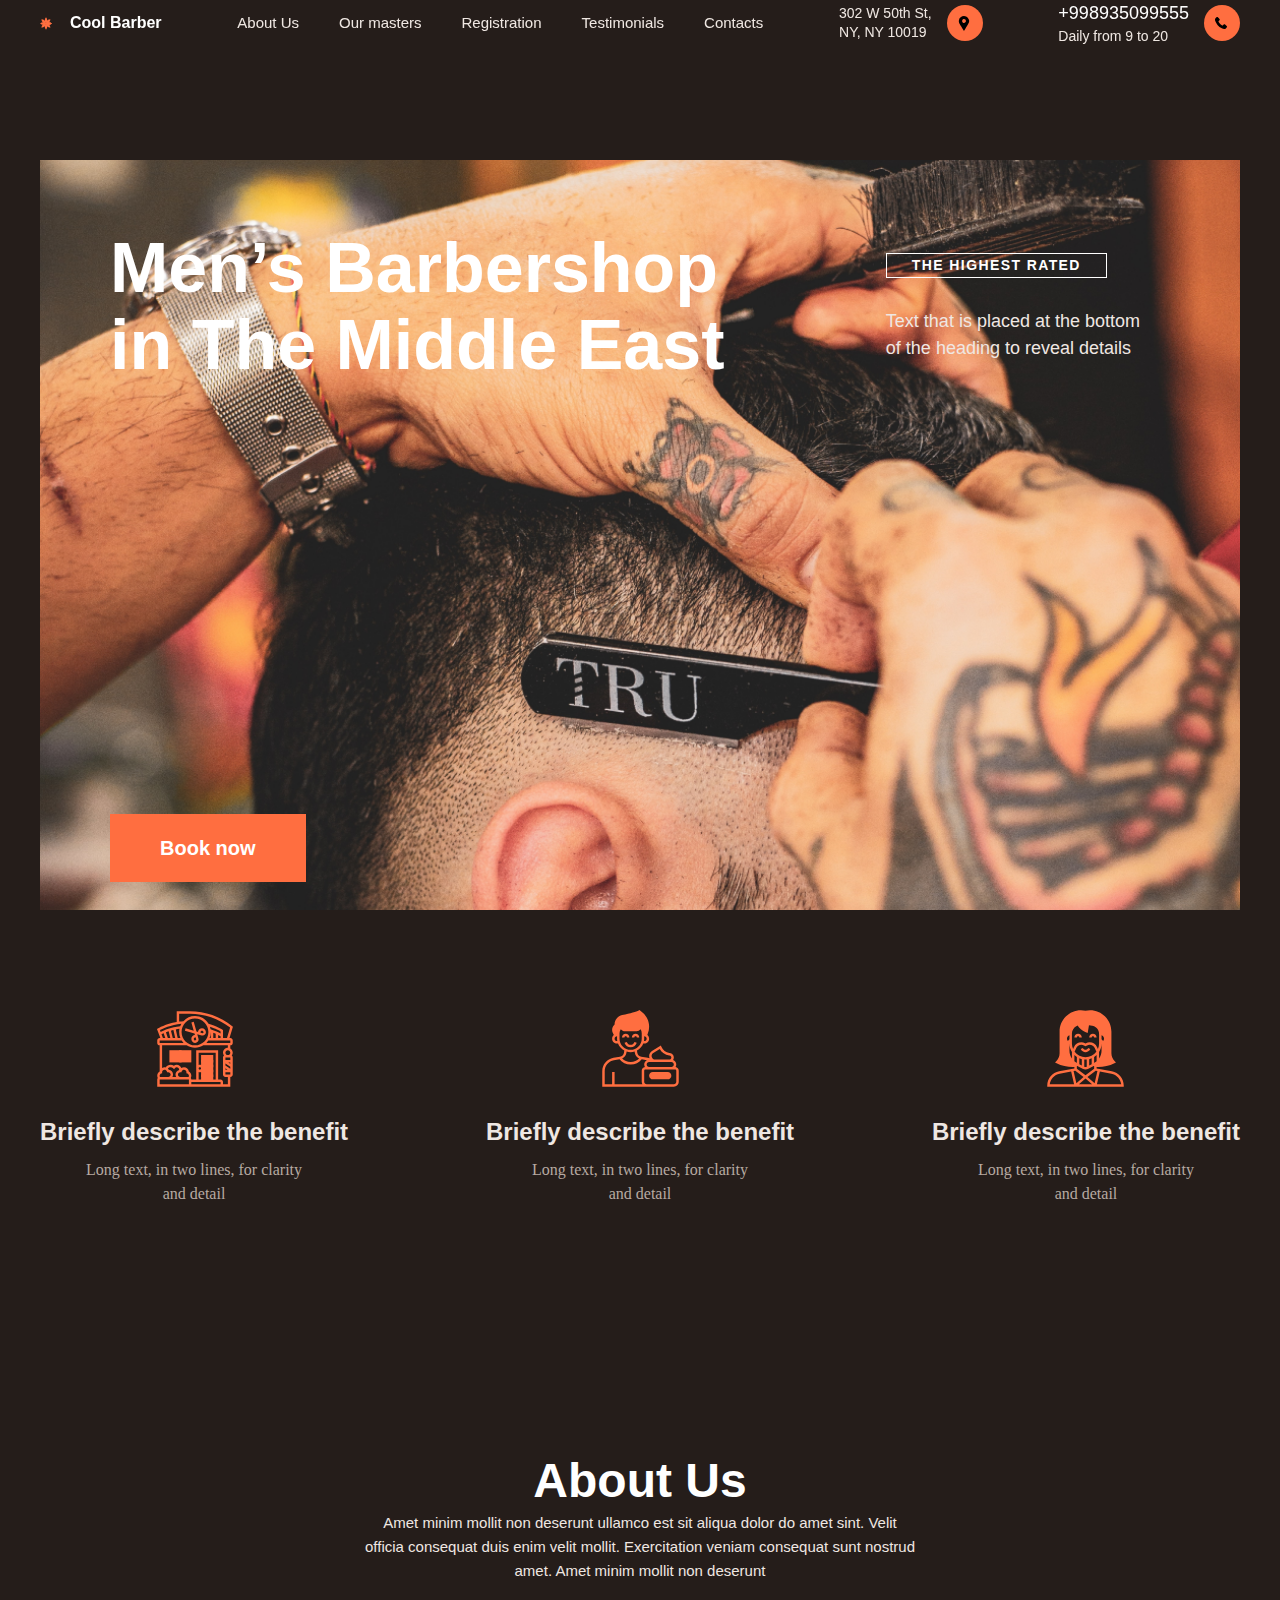
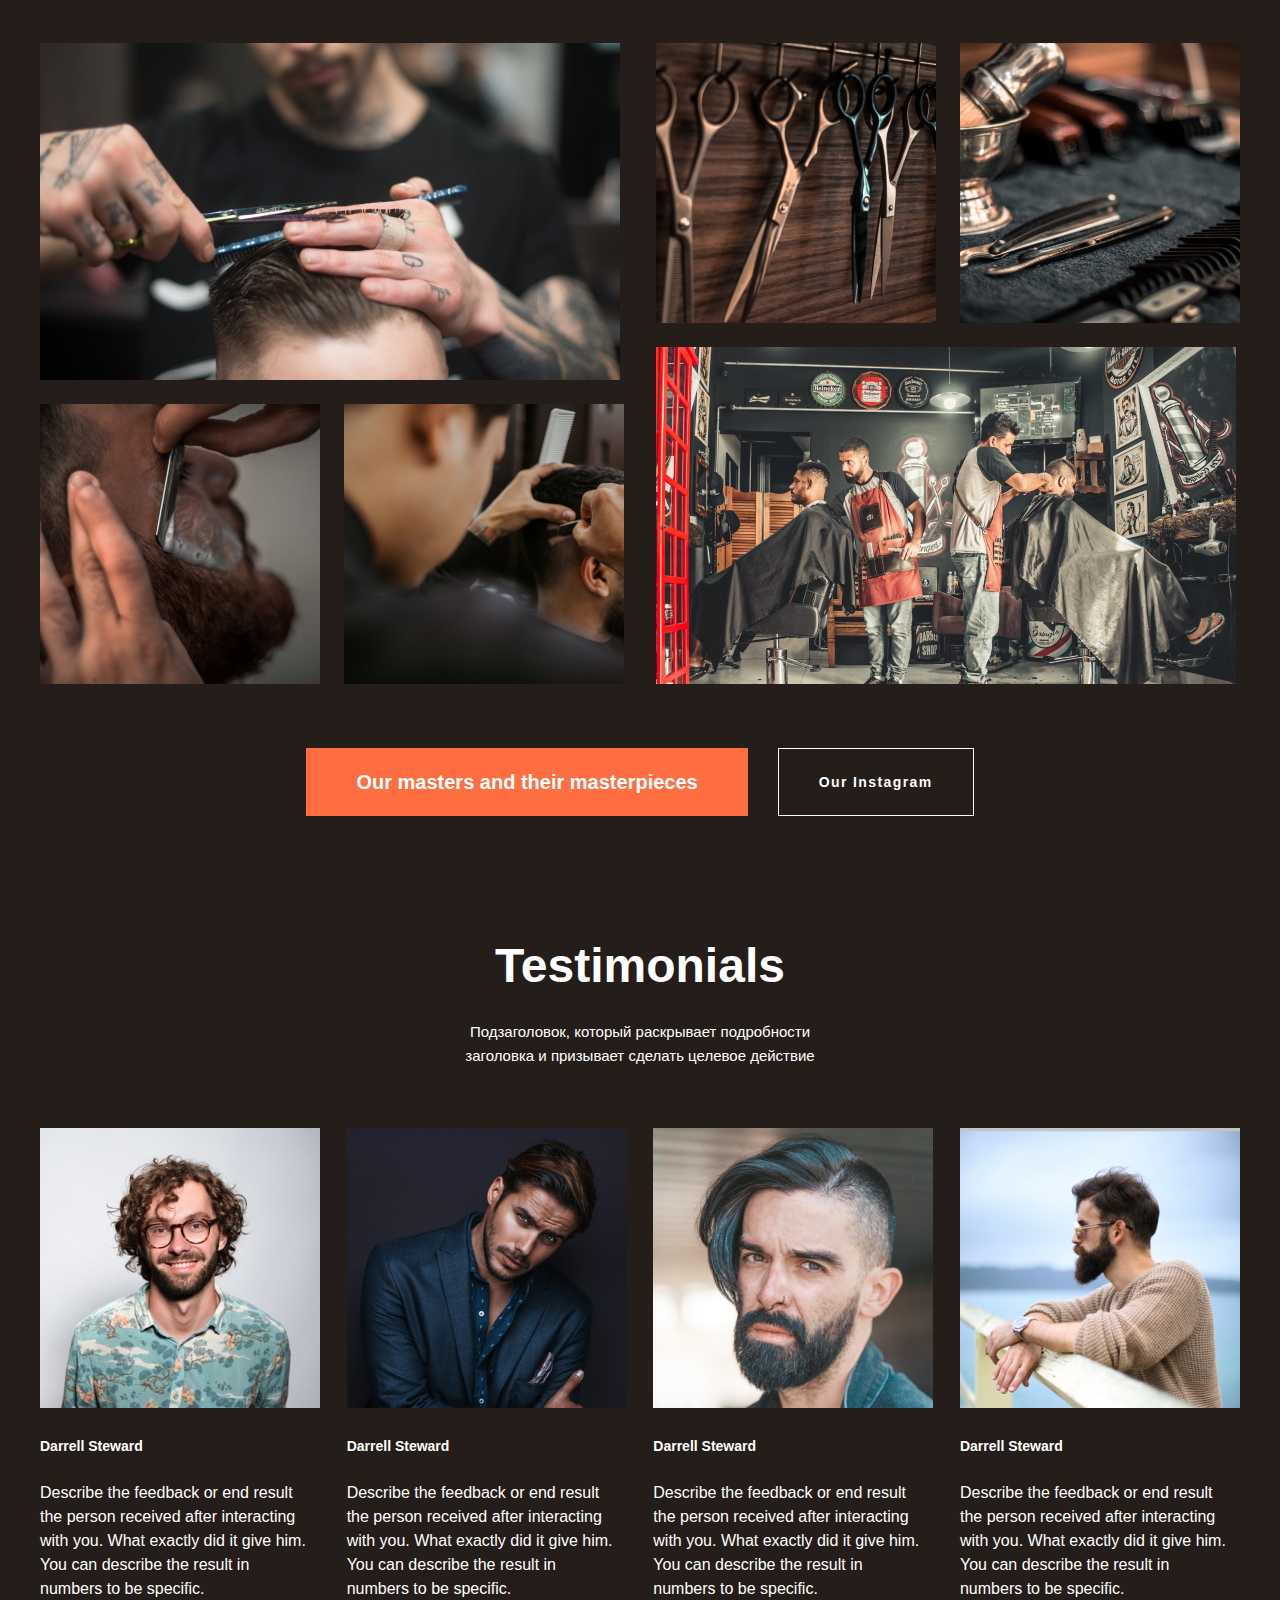
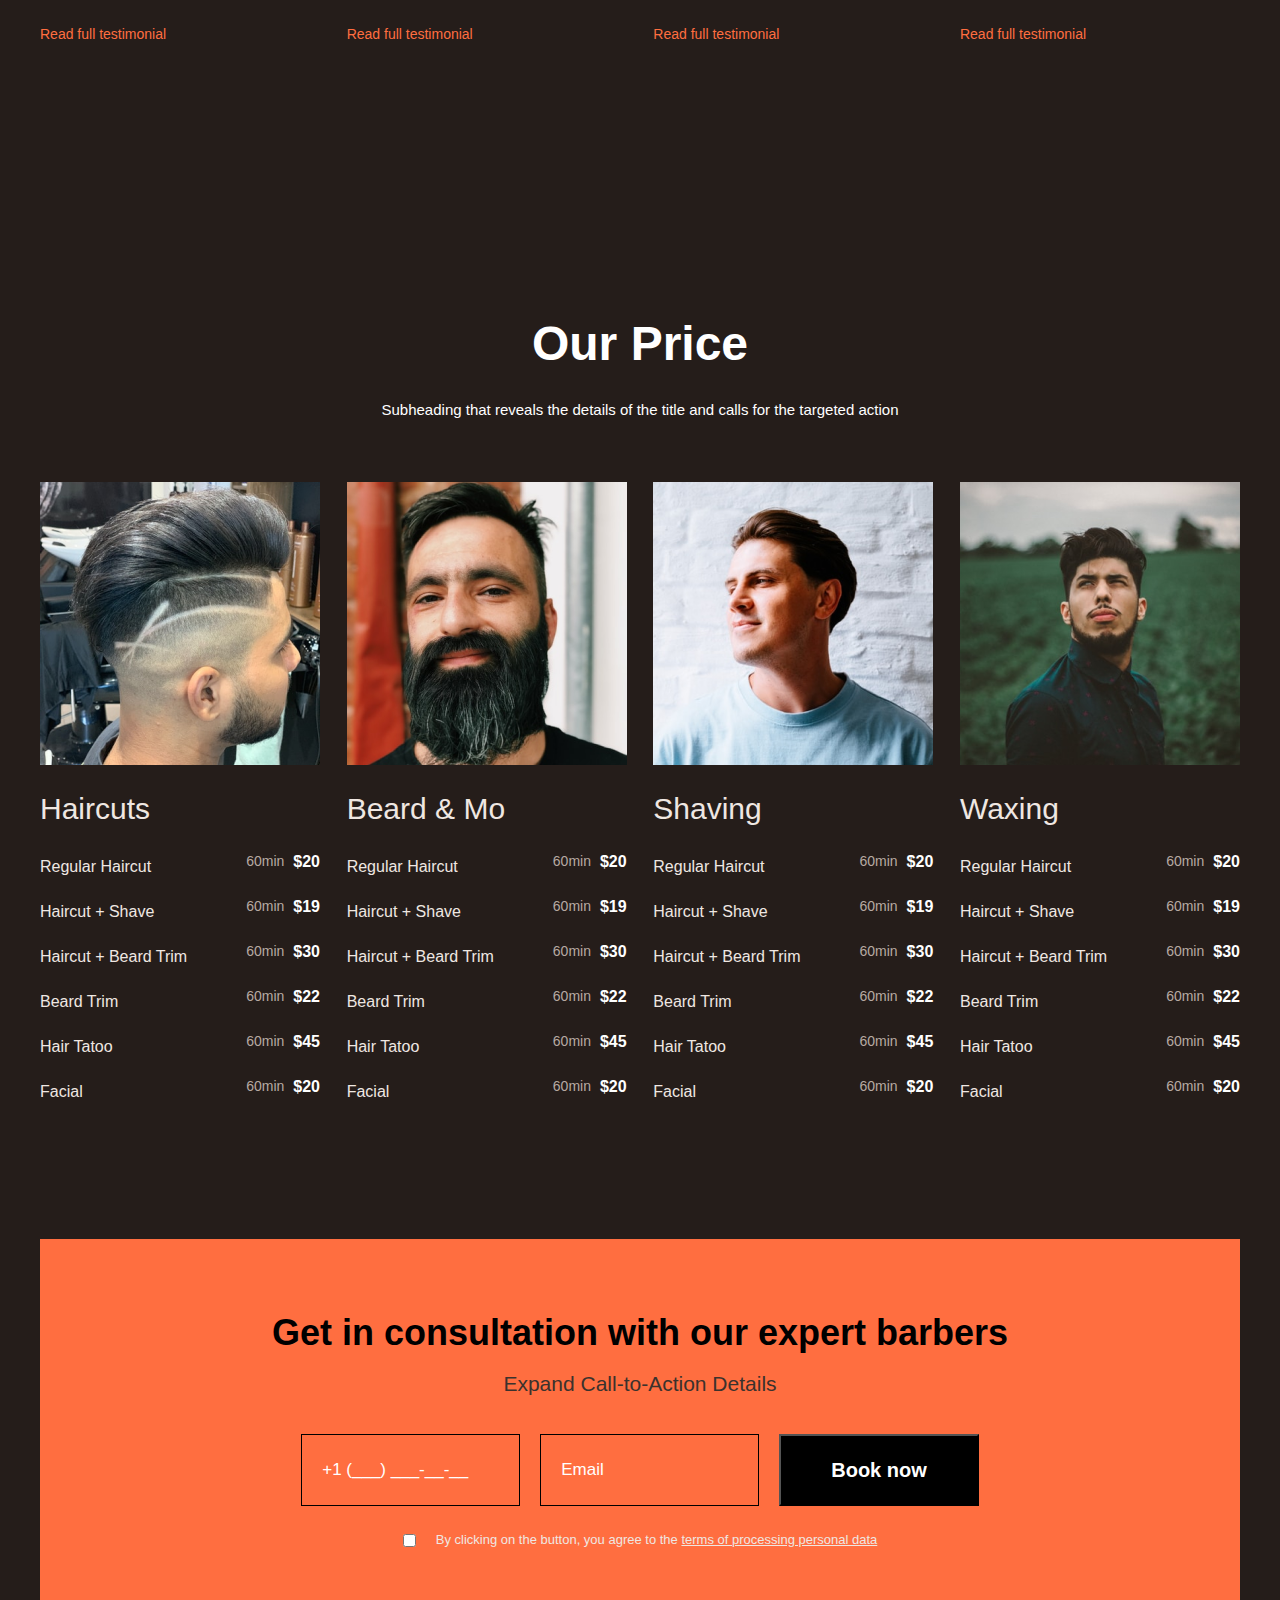
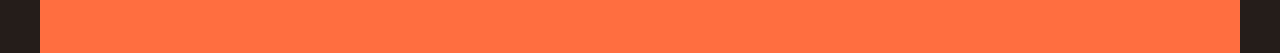
==== commit 7b175289: "Merge pull request #7 from doniyorrr/azimiddin" ====
--- a/index.html
+++ b/index.html
@@ -7,6 +7,7 @@
     <title>Document</title>
     <link rel="stylesheet" href="./style.css">
     <link rel="stylesheet" href="./icon.css">
+    <link rel="stylesheet" href="./map.html">
 </head>
 <body>
           <!-- nav -->
@@ -19,19 +20,19 @@
                 </div>
                 <ul class="ahref">
                     <li>
-                        <a href="#">About Us</a>
+                        <a href="#about">About Us</a>
                     </li>
                     <li>
                         <a href="#">Our masters</a>
                     </li>
                     <li>
-                        <a href="#">Portfolio</a>
-                    </li>
-                    <li>
-                        <a href="#">Testimonials</a>
-                    </li>
-                    <li>
-                        <a href="#">Contacts</a>
+                        <a href="./registratsiya/index.html">Registration</a>
+                    </li>
+                    <li>
+                        <a href="#Testimonials">Testimonials</a>
+                    </li>
+                    <li>
+                        <a href="#Contacts">Contacts</a>
                     </li>
                 </ul>
                     <div class="left">
@@ -39,7 +40,7 @@
                             302 W 50th St, <br> NY, NY 10019
                         </p>
                         <div class="dumaloq">
-                        <i class="icon icon-location"></i>
+                        <a href="./map.html"><i class="icon icon-location"></i></a>
 
 
                         </div>
@@ -47,11 +48,11 @@
                 </div>
                    <div class="right">
                     <div class="text">
-                        <p class="bir">8 (800) 000-00-00</p>
+                        <p class="bir"><a href="tel:+998935099555">+998935099555</a></p>
                         <p>Daily from 9 to 20</p>
                     </div>
                     <div class="dumaloq">
-                    <i class="icon icon-tel"></i>
+                    <i class="icon icon-tel" ><a href="./map.html"></a></i>
 
 
                     </div>
@@ -70,7 +71,7 @@
                 <div class="tp">
                     <h1>Men’s Barbershop <br> in The Middle East</h1>
                     <div>
-                        <button type="button">THE HIGHEST RATED</button>
+                        <button   type="button" >THE HIGHEST RATED</button>
                         <p>Text that is placed at the bottom <br> of the heading to reveal details</p>
                     </div>
                 </div>
@@ -82,7 +83,7 @@
 
             </div>
         </div>
-        <div class="icons">
+        <div class="icons"><source>
             <ul>
                 <li>
                     <i class="icon icon-dom"></i>
@@ -106,7 +107,7 @@
    
 </main>  
              <!-- about -->
-     <div class="about">
+     <div class="about" id="about">
         <div class="container">
             <div class="about__content">
                 <div class="top__top">
@@ -137,7 +138,7 @@
                             <button type="button">Our Instagram</button>
                         </div>
                 </div>
-                <div class="bottom">
+                <div class="bottom" id="Testimonials">
                     <div class="texts">
                         <h1>Testimonials</h1>
                         <p>Подзаголовок, который раскрывает подробности <br> заголовка и призывает сделать целевое действие</p>
@@ -389,7 +390,7 @@
         </div>
       </footer>  
       <!-- get -->
-      <div class="get">
+      <div class="get" id="Contacts">
         <div class="container">
             <div class="get__content">
                 <h1>Get in consultation with our expert barbers</h1>
@@ -408,7 +409,7 @@
         </div>
 
       </div>  
-
+<script src="./index.js"></script>
 
 </body>
 </html>--- a/style.css
+++ b/style.css
@@ -7,7 +7,7 @@
 }
 body{
     background-color: rgba(37, 29, 26, 1);
-    height: 22000px;
+    /* height: 22000px; */
 }
 .container{
     margin: 0 auto;
@@ -20,8 +20,15 @@
     top: 0;
     width: 100%;
     }
+    nav.black{
+    background: rgba(0,0,0,0.8);
+    /* height: 80px;     */
+    /* padding: 10px; */
+
+
+}
 .nav__content{
-    padding: 36px;
+    /* padding: 20px; */
     display: flex;
     justify-content: space-between;
 }
@@ -29,6 +36,9 @@
     display: flex;
     align-items: center;
     gap: 18px;
+}
+.first a{
+    text-decoration: none;
 }
 .first i{
     background-color: rgba(255, 110, 64, 1);
@@ -86,12 +96,13 @@
     align-items: center;
     gap: 15px;
 }
-.right .bir{
+.right .bir a{
     color: rgba(255, 255, 255, 1);
 font-size: 18px;
 font-weight: 400;
 line-height: 27px;
 letter-spacing: 0em;
+text-decoration: none;
 
 
 }
@@ -455,4 +466,16 @@
     color: rgba(239, 231, 226, 1);
 
 }
-
+.map{
+    margin-top: 140px;
+    padding: 250px;
+    background-image: url("./img/map__img.png");
+    background-position: center;
+    background-repeat: no-repeat;
+    background-size: cover;
+}
+.black{
+    background-color: rgba(37, 29, 26, 1);
+    padding: 64px 57px;
+}
+
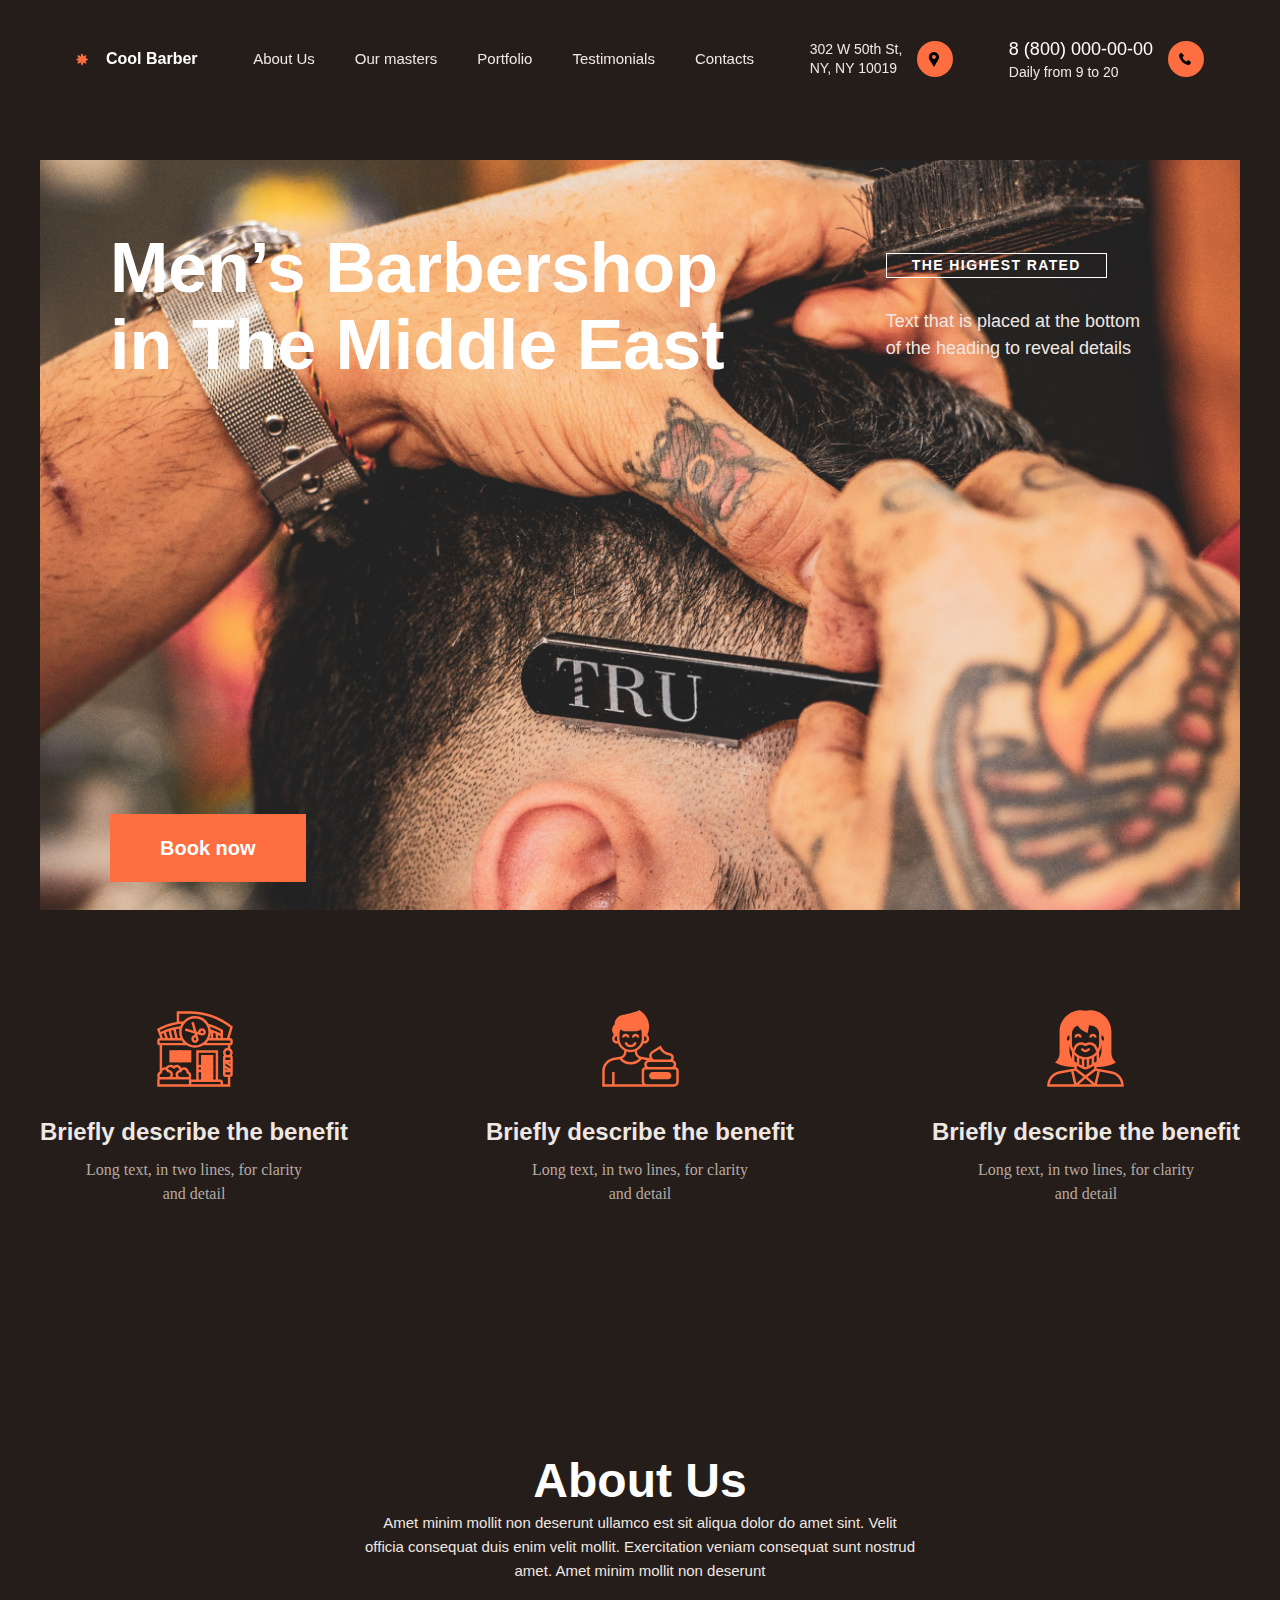
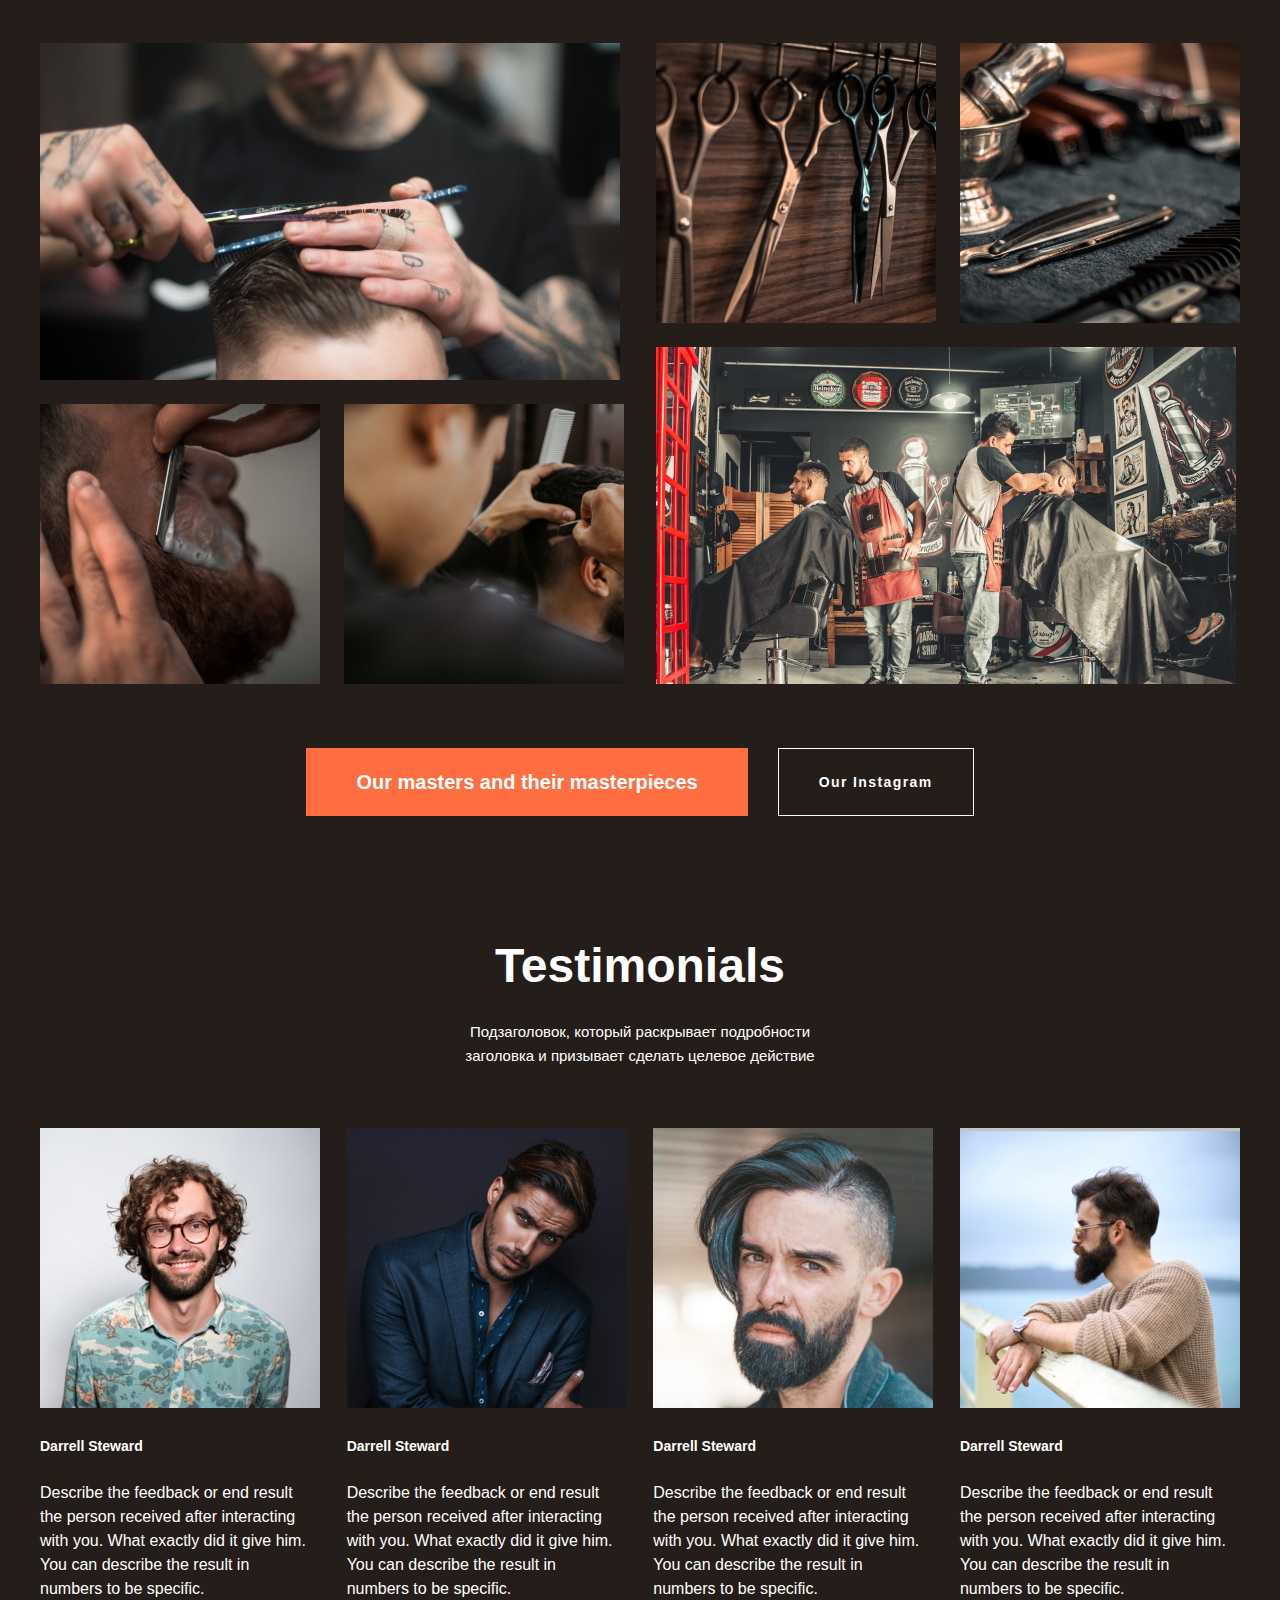
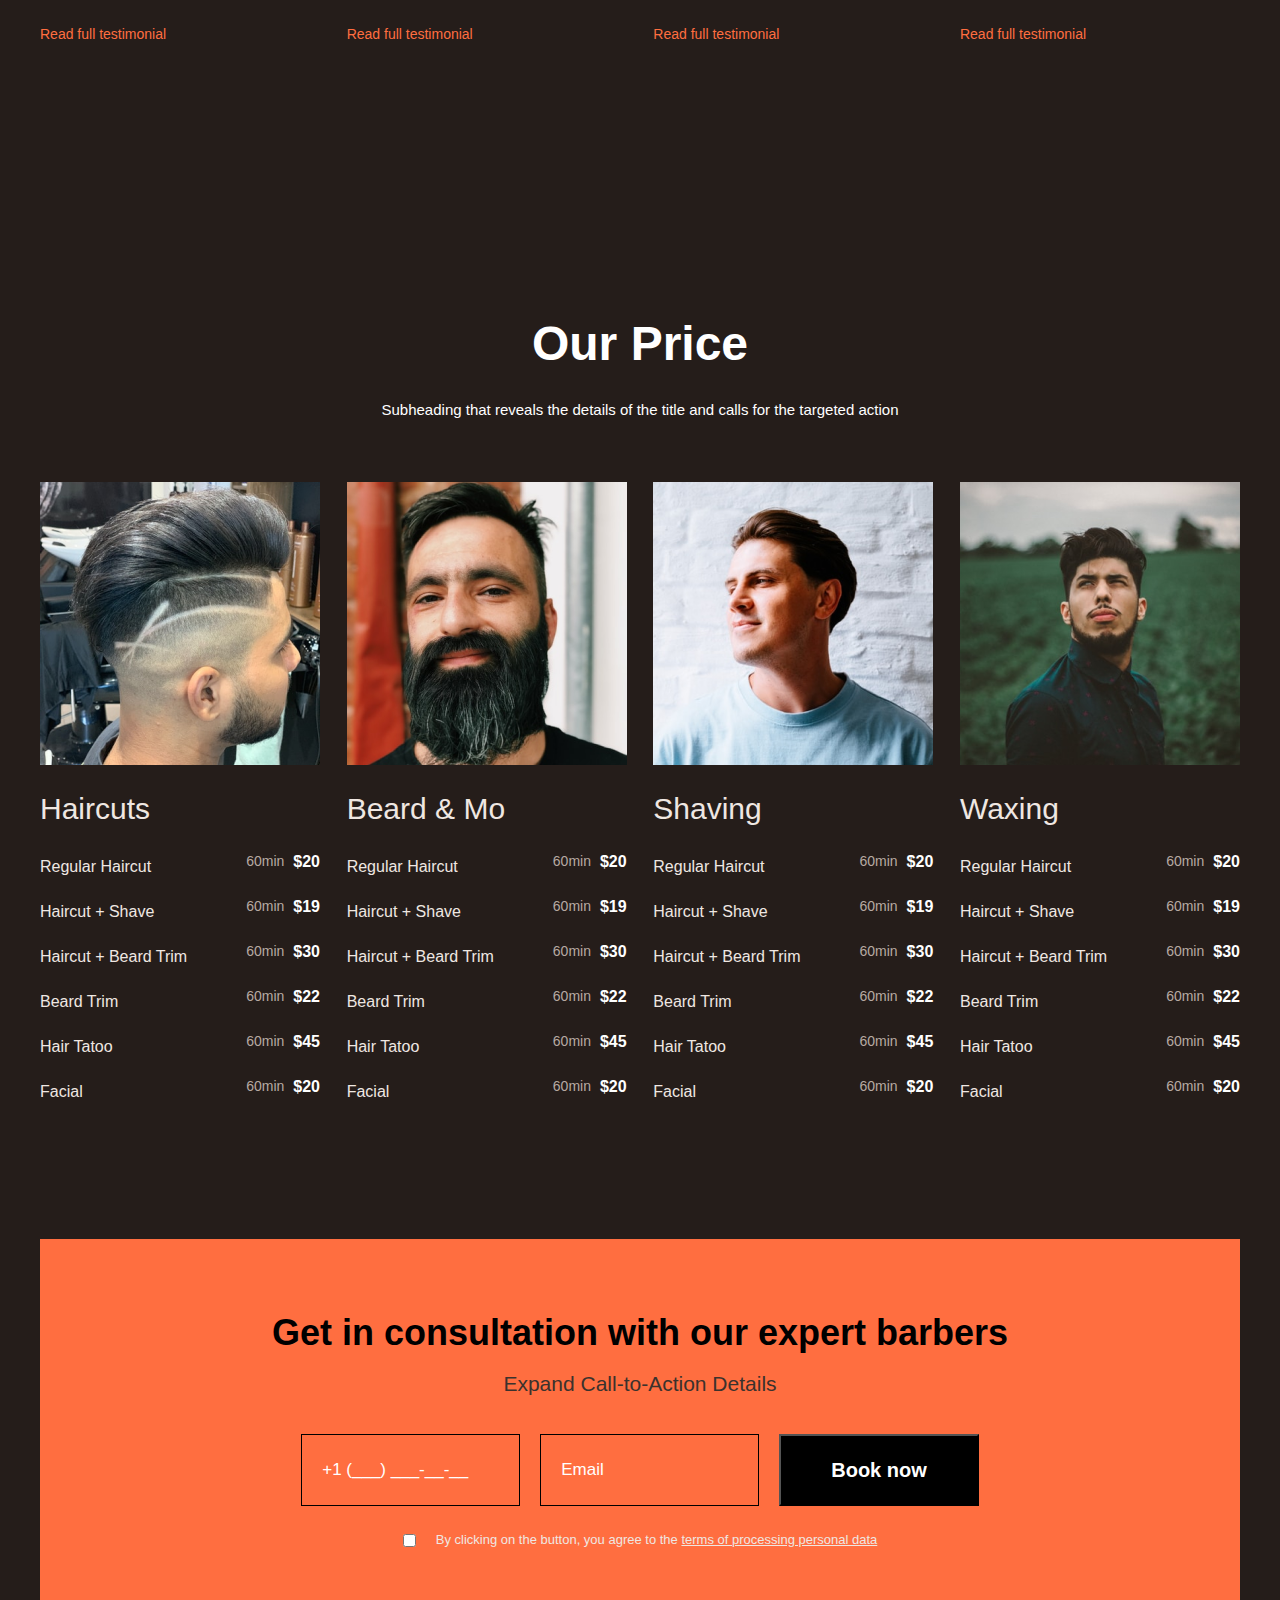
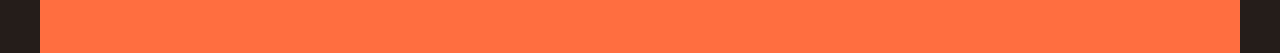
==== commit bc897e63: "yengilandi" ====
--- a/index.html
+++ b/index.html
@@ -7,7 +7,6 @@
     <title>Document</title>
     <link rel="stylesheet" href="./style.css">
     <link rel="stylesheet" href="./icon.css">
-    <link rel="stylesheet" href="./map.html">
 </head>
 <body>
           <!-- nav -->
@@ -26,7 +25,7 @@
                         <a href="#">Our masters</a>
                     </li>
                     <li>
-                        <a href="./registratsiya/index.html">Registration</a>
+                        <a href="#">Portfolio</a>
                     </li>
                     <li>
                         <a href="#Testimonials">Testimonials</a>
@@ -40,7 +39,7 @@
                             302 W 50th St, <br> NY, NY 10019
                         </p>
                         <div class="dumaloq">
-                        <a href="./map.html"><i class="icon icon-location"></i></a>
+                        <i class="icon icon-location"></i>
 
 
                         </div>
@@ -48,11 +47,11 @@
                 </div>
                    <div class="right">
                     <div class="text">
-                        <p class="bir"><a href="tel:+998935099555">+998935099555</a></p>
+                        <p class="bir">8 (800) 000-00-00</p>
                         <p>Daily from 9 to 20</p>
                     </div>
                     <div class="dumaloq">
-                    <i class="icon icon-tel" ><a href="./map.html"></a></i>
+                    <i class="icon icon-tel"></i>
 
 
                     </div>
@@ -71,7 +70,7 @@
                 <div class="tp">
                     <h1>Men’s Barbershop <br> in The Middle East</h1>
                     <div>
-                        <button   type="button" >THE HIGHEST RATED</button>
+                        <button type="button">THE HIGHEST RATED</button>
                         <p>Text that is placed at the bottom <br> of the heading to reveal details</p>
                     </div>
                 </div>
@@ -83,7 +82,7 @@
 
             </div>
         </div>
-        <div class="icons"><source>
+        <div class="icons">
             <ul>
                 <li>
                     <i class="icon icon-dom"></i>
@@ -409,7 +408,7 @@
         </div>
 
       </div>  
-<script src="./index.js"></script>
+
 
 </body>
 </html>--- a/style.css
+++ b/style.css
@@ -20,15 +20,8 @@
     top: 0;
     width: 100%;
     }
-    nav.black{
-    background: rgba(0,0,0,0.8);
-    /* height: 80px;     */
-    /* padding: 10px; */
-
-
-}
 .nav__content{
-    /* padding: 20px; */
+    padding: 36px;
     display: flex;
     justify-content: space-between;
 }
@@ -36,9 +29,6 @@
     display: flex;
     align-items: center;
     gap: 18px;
-}
-.first a{
-    text-decoration: none;
 }
 .first i{
     background-color: rgba(255, 110, 64, 1);
@@ -96,13 +86,12 @@
     align-items: center;
     gap: 15px;
 }
-.right .bir a{
+.right .bir{
     color: rgba(255, 255, 255, 1);
 font-size: 18px;
 font-weight: 400;
 line-height: 27px;
 letter-spacing: 0em;
-text-decoration: none;
 
 
 }
@@ -466,16 +455,4 @@
     color: rgba(239, 231, 226, 1);
 
 }
-.map{
-    margin-top: 140px;
-    padding: 250px;
-    background-image: url("./img/map__img.png");
-    background-position: center;
-    background-repeat: no-repeat;
-    background-size: cover;
-}
-.black{
-    background-color: rgba(37, 29, 26, 1);
-    padding: 64px 57px;
-}
-
+
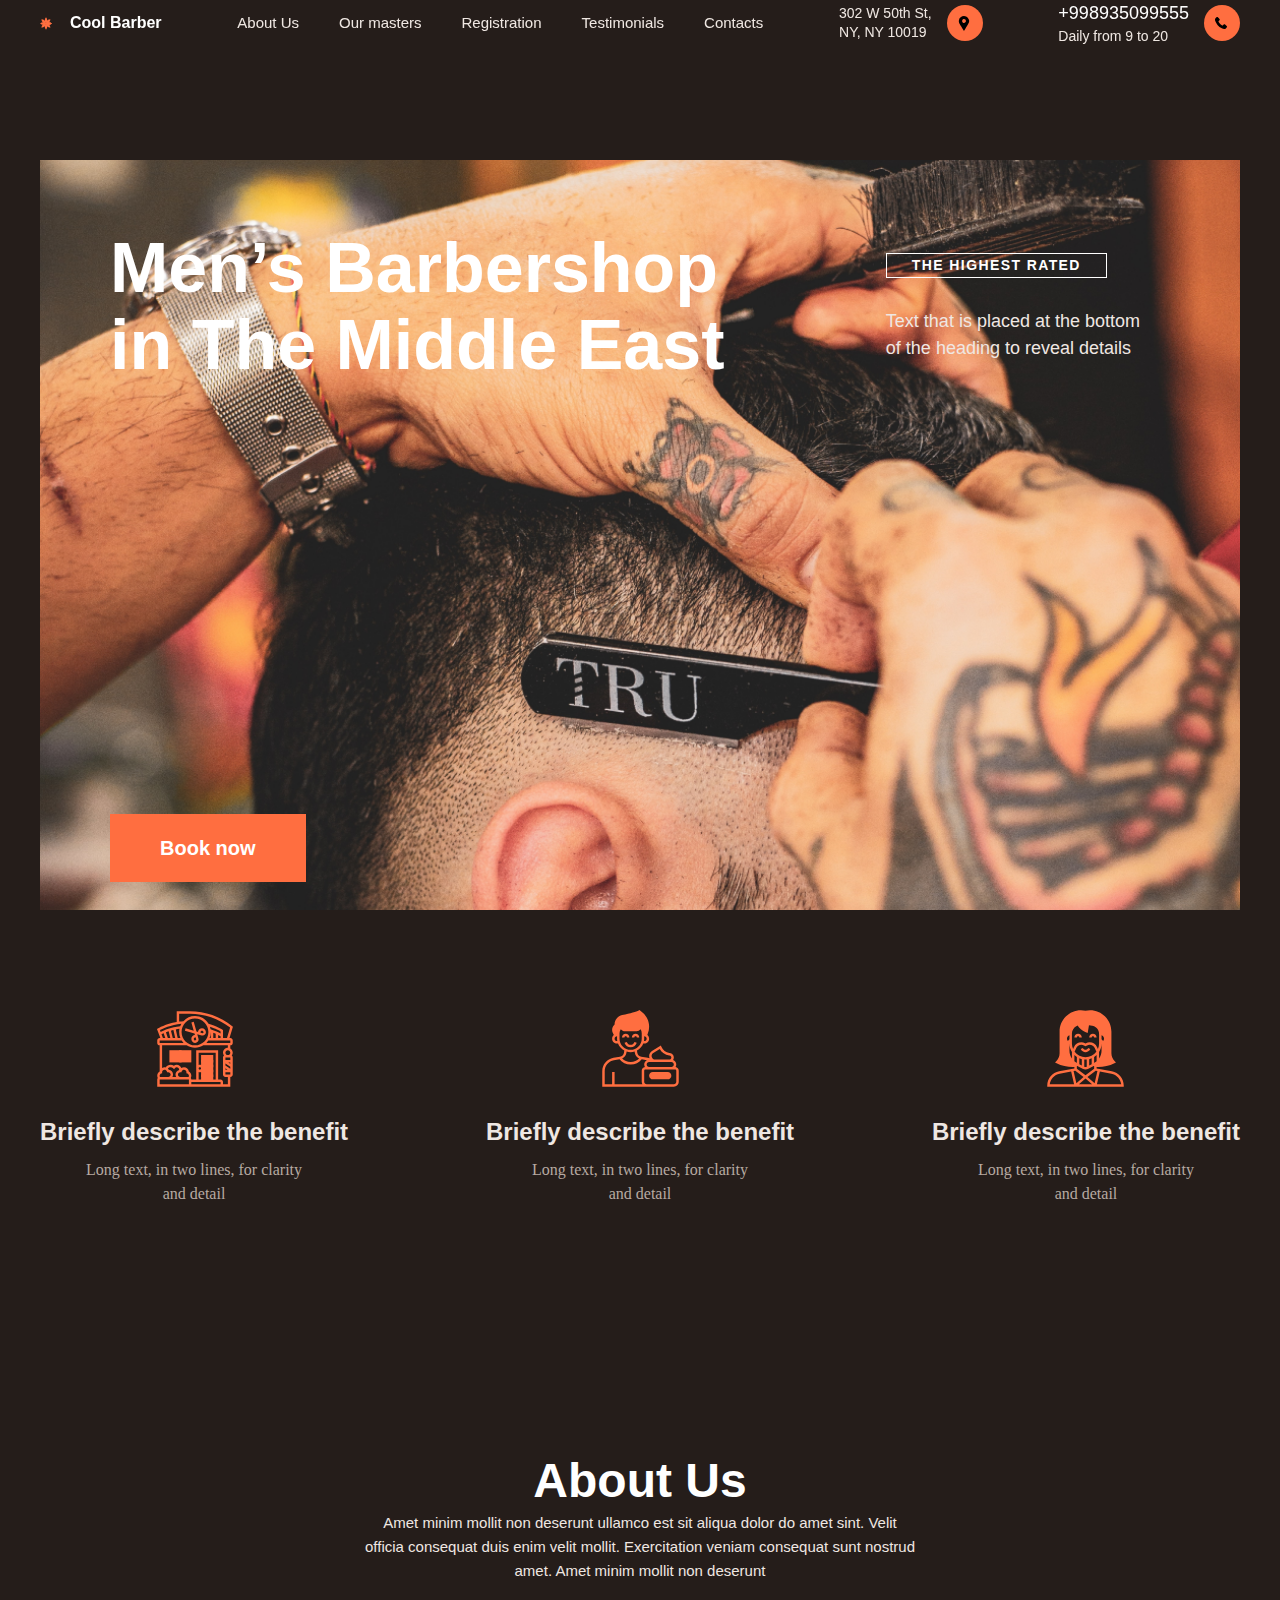
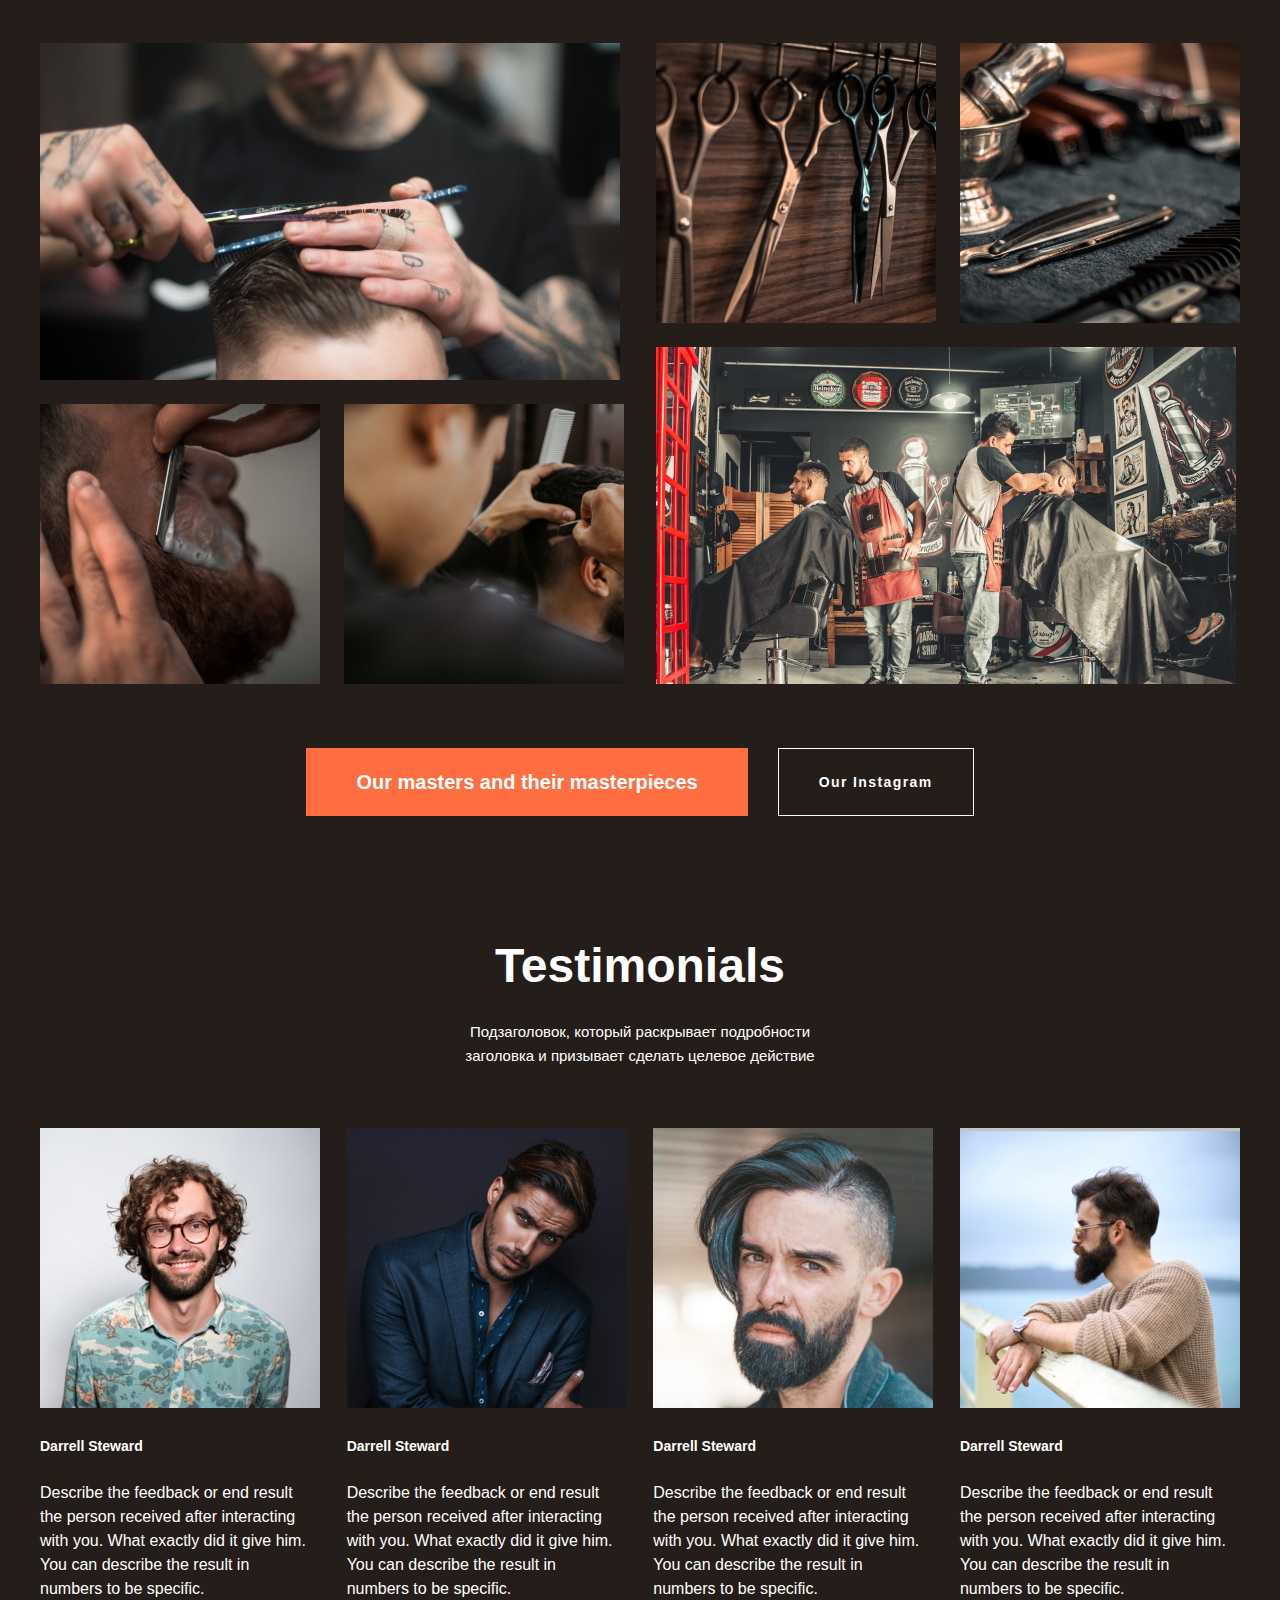
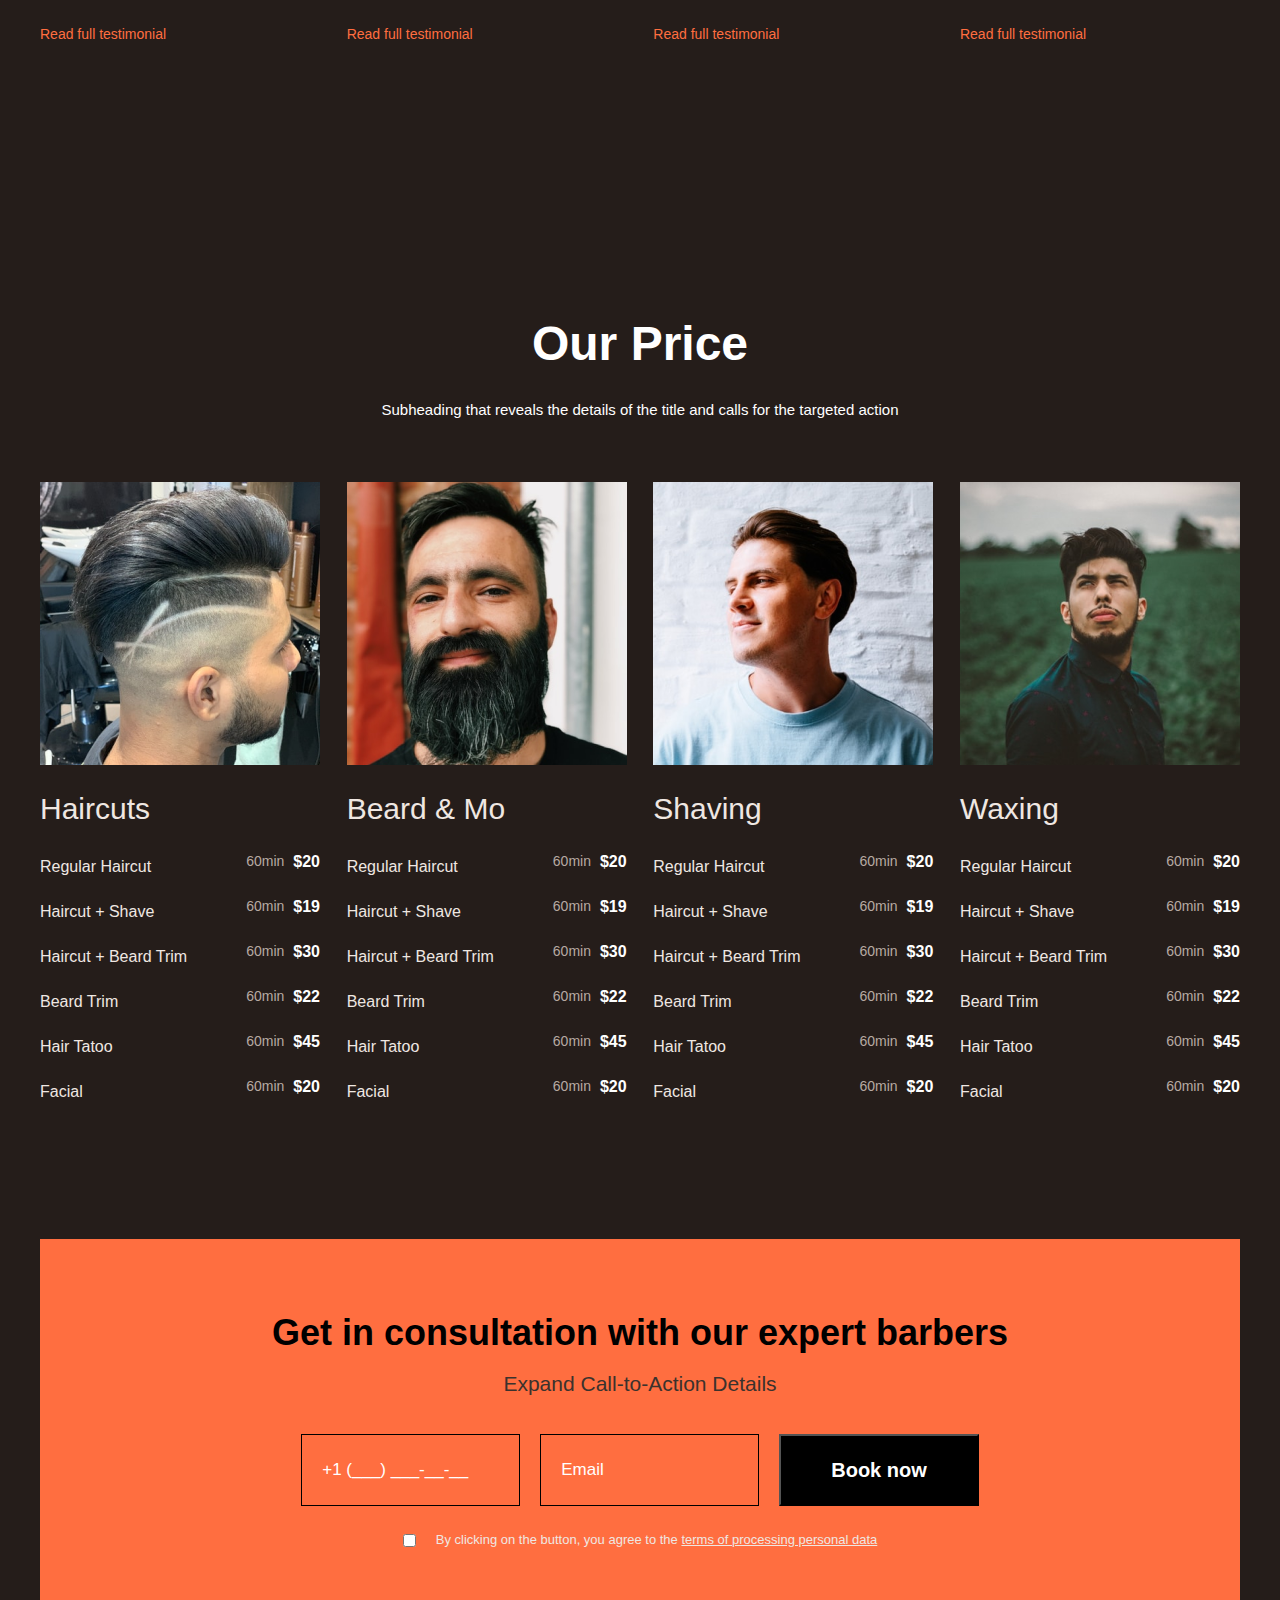
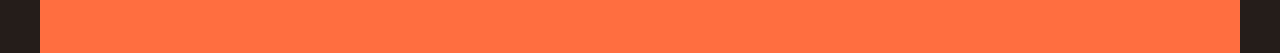
==== commit 1c52043e: "new" ====
--- a/index.html
+++ b/index.html
@@ -7,6 +7,7 @@
     <title>Document</title>
     <link rel="stylesheet" href="./style.css">
     <link rel="stylesheet" href="./icon.css">
+    <link rel="stylesheet" href="./map.html">
 </head>
 <body>
           <!-- nav -->
@@ -25,7 +26,7 @@
                         <a href="#">Our masters</a>
                     </li>
                     <li>
-                        <a href="#">Portfolio</a>
+                        <a href="./registratsiya/index.html">Registration</a>
                     </li>
                     <li>
                         <a href="#Testimonials">Testimonials</a>
@@ -39,7 +40,7 @@
                             302 W 50th St, <br> NY, NY 10019
                         </p>
                         <div class="dumaloq">
-                        <i class="icon icon-location"></i>
+                        <a href="./map.html"><i class="icon icon-location"></i></a>
 
 
                         </div>
@@ -47,11 +48,11 @@
                 </div>
                    <div class="right">
                     <div class="text">
-                        <p class="bir">8 (800) 000-00-00</p>
+                        <p class="bir"><a href="tel:+998935099555">+998935099555</a></p>
                         <p>Daily from 9 to 20</p>
                     </div>
                     <div class="dumaloq">
-                    <i class="icon icon-tel"></i>
+                    <i class="icon icon-tel" ><a href="./map.html"></a></i>
 
 
                     </div>
@@ -70,7 +71,7 @@
                 <div class="tp">
                     <h1>Men’s Barbershop <br> in The Middle East</h1>
                     <div>
-                        <button type="button">THE HIGHEST RATED</button>
+                        <button   type="button" >THE HIGHEST RATED</button>
                         <p>Text that is placed at the bottom <br> of the heading to reveal details</p>
                     </div>
                 </div>
@@ -82,7 +83,7 @@
 
             </div>
         </div>
-        <div class="icons">
+        <div class="icons"><source>
             <ul>
                 <li>
                     <i class="icon icon-dom"></i>
@@ -408,7 +409,7 @@
         </div>
 
       </div>  
-
+<script src="./index.js"></script>
 
 </body>
 </html>--- a/style.css
+++ b/style.css
@@ -20,8 +20,15 @@
     top: 0;
     width: 100%;
     }
+    nav.black{
+    background: rgba(0,0,0,0.8);
+    /* height: 80px;     */
+    /* padding: 10px; */
+
+
+}
 .nav__content{
-    padding: 36px;
+    /* padding: 20px; */
     display: flex;
     justify-content: space-between;
 }
@@ -29,6 +36,9 @@
     display: flex;
     align-items: center;
     gap: 18px;
+}
+.first a{
+    text-decoration: none;
 }
 .first i{
     background-color: rgba(255, 110, 64, 1);
@@ -86,12 +96,13 @@
     align-items: center;
     gap: 15px;
 }
-.right .bir{
+.right .bir a{
     color: rgba(255, 255, 255, 1);
 font-size: 18px;
 font-weight: 400;
 line-height: 27px;
 letter-spacing: 0em;
+text-decoration: none;
 
 
 }
@@ -455,4 +466,16 @@
     color: rgba(239, 231, 226, 1);
 
 }
-
+.map{
+    margin-top: 140px;
+    padding: 250px;
+    background-image: url("./img/map__img.png");
+    background-position: center;
+    background-repeat: no-repeat;
+    background-size: cover;
+}
+.black{
+    background-color: rgba(37, 29, 26, 1);
+    padding: 64px 57px;
+}
+
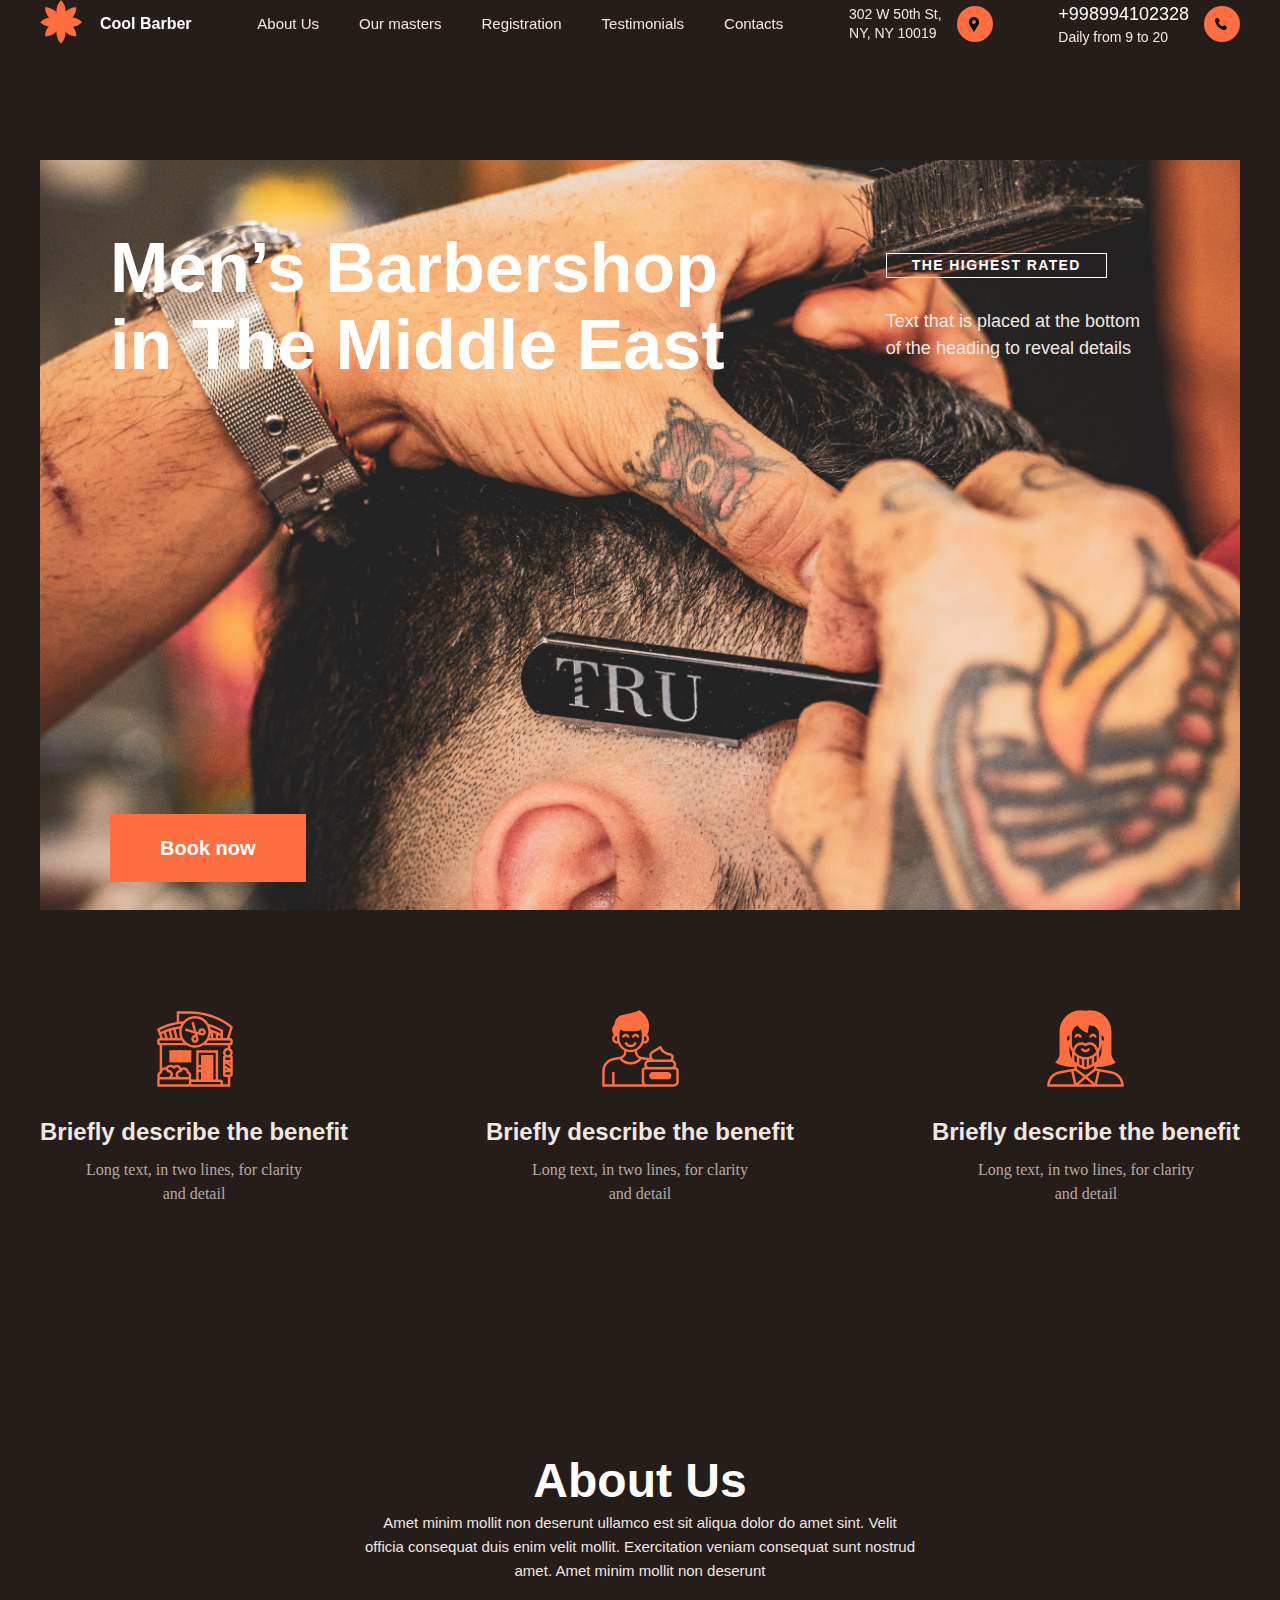
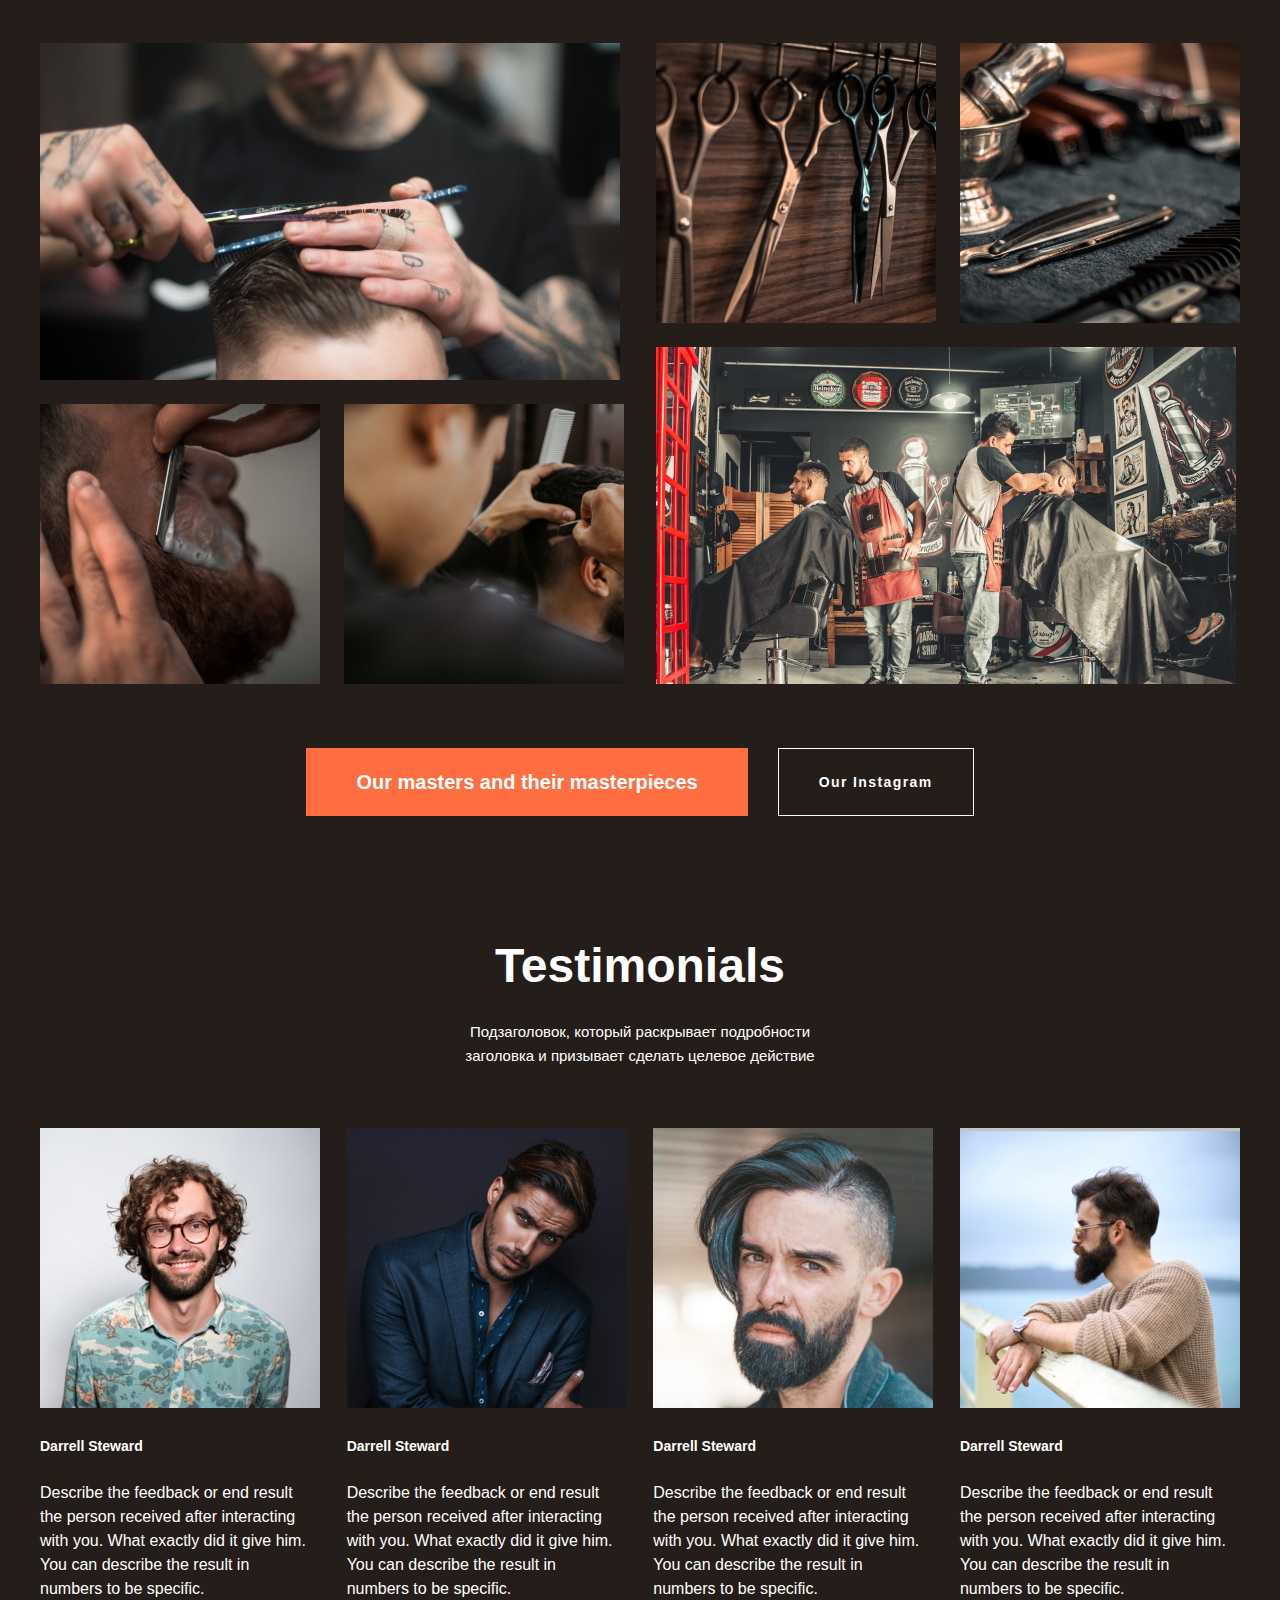
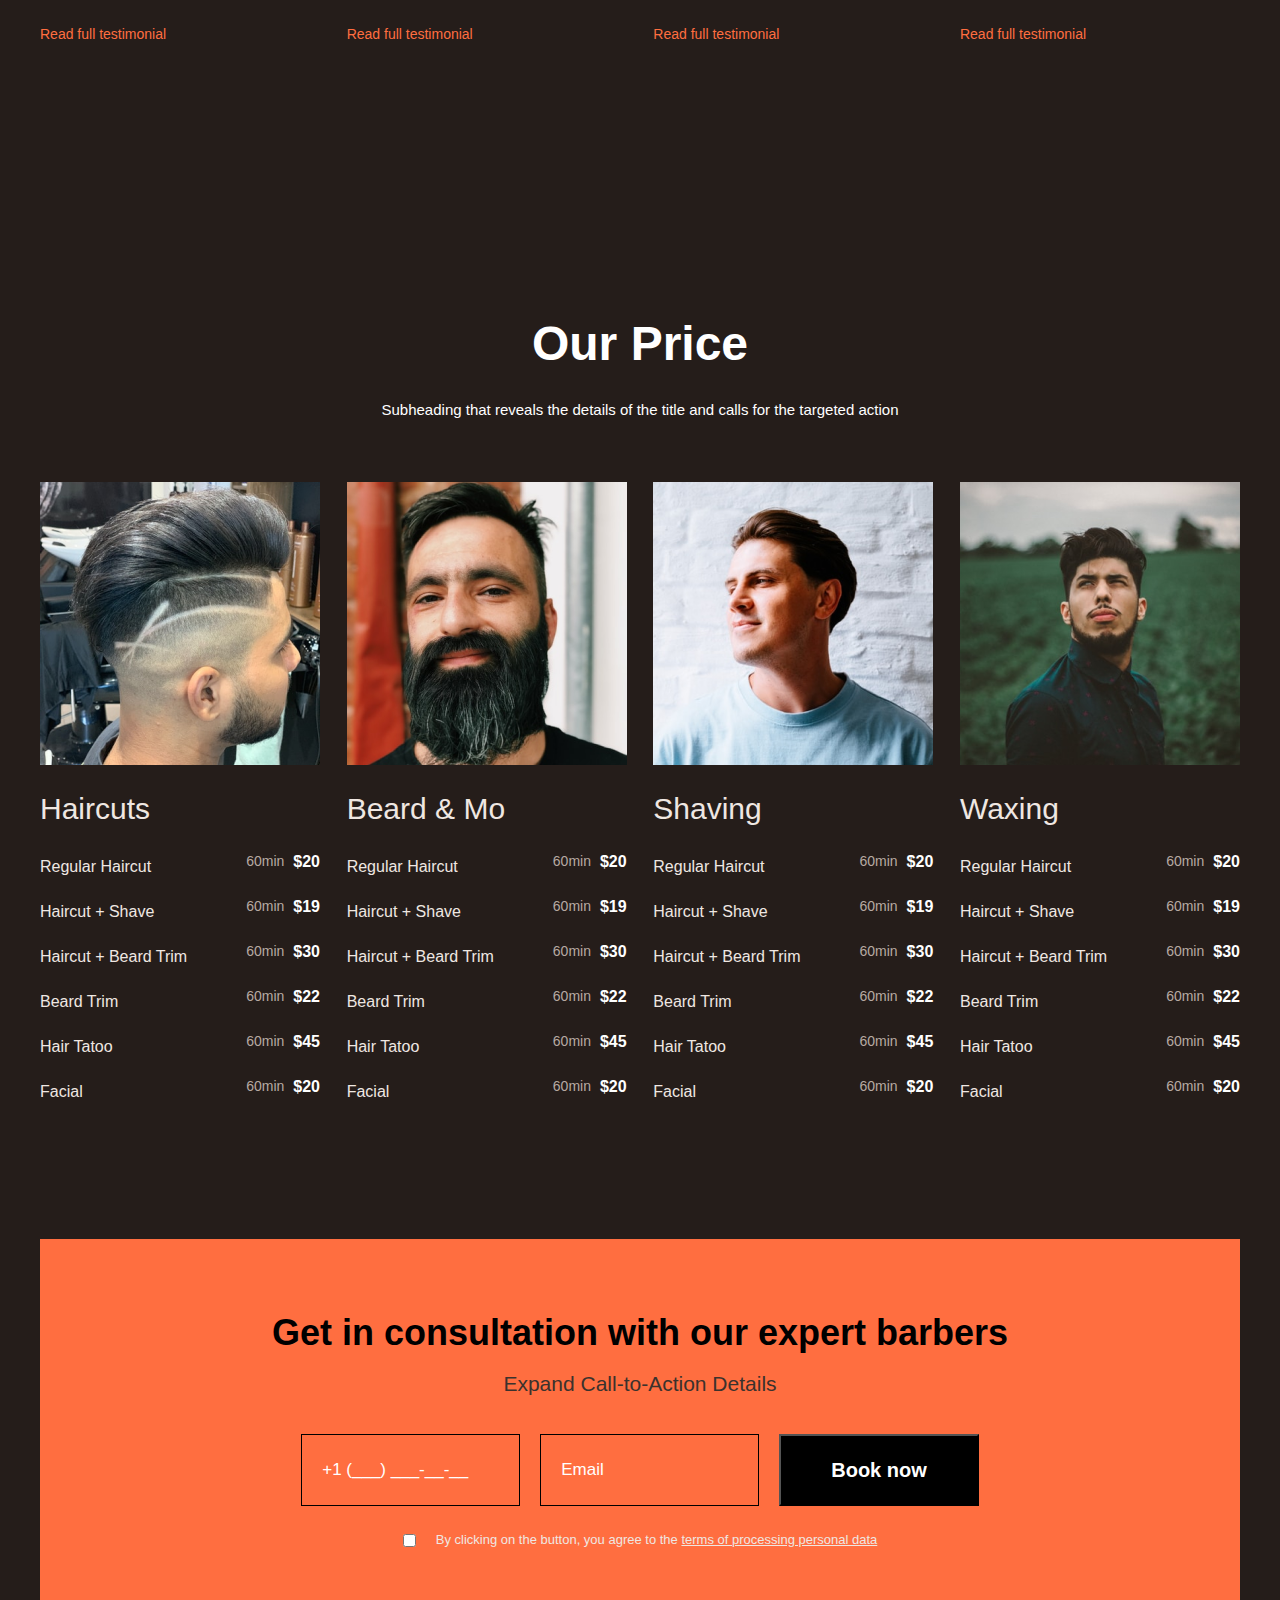
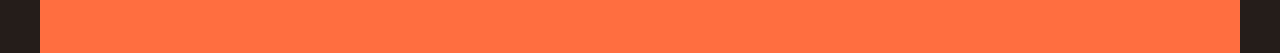
==== commit 3a0fb2b6: "Merge pull request #8 from doniyorrr/azimiddin" ====
--- a/index.html
+++ b/index.html
@@ -11,12 +11,12 @@
 </head>
 <body>
           <!-- nav -->
-    <nav>
+    <nav id="navbar">
         <div class="container">
             <div class="nav__content">
                 <div class="first">
-                    <i class="icon icon-barg"></i>
-                    <h1>Cool Barber</h1>
+                    <a href="#"><i class="icon icon-barg"></i></a>
+                    <a href="#"><h1>Cool Barber</h1></a>
                 </div>
                 <ul class="ahref">
                     <li>
@@ -36,9 +36,9 @@
                     </li>
                 </ul>
                     <div class="left">
-                        <p>
-                            302 W 50th St, <br> NY, NY 10019
-                        </p>
+                       <a href="./map.html"> <p>
+                        302 W 50th St, <br> NY, NY 10019
+                    </p></a>
                         <div class="dumaloq">
                         <a href="./map.html"><i class="icon icon-location"></i></a>
 
@@ -48,11 +48,11 @@
                 </div>
                    <div class="right">
                     <div class="text">
-                        <p class="bir"><a href="tel:+998935099555">+998935099555</a></p>
+                        <p class="bir"><a href="tel:+998994102328">+998994102328</a></p>
                         <p>Daily from 9 to 20</p>
                     </div>
                     <div class="dumaloq">
-                    <i class="icon icon-tel" ><a href="./map.html"></a></i>
+                    <a href="tel:+998994102328"><i class="icon icon-tel" ></i></a>
 
 
                     </div>
@@ -64,7 +64,7 @@
         </div>
     </nav>
             <!-- main -->
-<main>
+<main id="main">
     <div class="container">
         <div class="main__content">
             <div class="top">
--- a/style.css
+++ b/style.css
@@ -19,6 +19,7 @@
     left: 0;
     top: 0;
     width: 100%;
+    z-index: 5;
     }
     nav.black{
     background: rgba(0,0,0,0.8);
@@ -43,12 +44,13 @@
 .first i{
     background-color: rgba(255, 110, 64, 1);
 }
-.first h1{
+.first  h1{
     color: #fff;
-        font-size: 16px;
-        font-weight: 700;
-        line-height: 24px;
-        letter-spacing: 0em;
+    font-size: 16px;
+    font-weight: 700;
+    line-height: 24px;
+    letter-spacing: 0em;
+    
 
 }
 .ahref{
@@ -71,7 +73,10 @@
     align-items: center;
     gap: 15px;
 }
-.left p{
+.left a{
+    text-decoration: none;
+}
+.left  p{
 font-size: 14px;
 font-weight: 400;
 line-height: 19px;
@@ -346,10 +351,7 @@
 
 
 }
-footer ul li{
-    /* border: 1px solid red;    */
-
-}
+
 footer ul li h1{
 font-size: 30px;
 font-weight: 500;
@@ -474,8 +476,85 @@
     background-repeat: no-repeat;
     background-size: cover;
 }
-.black{
+.block{
+    width: 480px;
     background-color: rgba(37, 29, 26, 1);
     padding: 64px 57px;
 }
-
+.block h1{
+font-size: 48px;
+font-weight: 700;
+line-height: 60px;
+letter-spacing: 0px;
+color: #fff;
+margin-bottom: 35px;
+}
+.white{
+    display: flex;
+    align-items: center;
+    gap: 30px;
+    margin-bottom: 25px;
+}
+.white input{
+    border: none;
+    background: none;
+font-size: 21px;
+font-weight: 400;
+line-height: 30px;
+letter-spacing: 0em;
+color: #fff;
+}
+.white input::placeholder{
+    border: none;
+    background: none;
+font-size: 21px;
+font-weight: 400;
+line-height: 30px;
+letter-spacing: 0em;
+color: #fff;
+}
+.white a{
+font-size: 21px;
+font-weight: 400;
+line-height: 30px;
+letter-spacing: 0em;
+color: #fff;
+text-decoration: none;
+}
+.white p{
+font-size: 21px;
+font-weight: 400;
+line-height: 30px;
+letter-spacing: 0em;
+color: #fff;
+}
+.white .circle{
+    width: 54px;
+    height: 54px;
+    border-radius: 50%;
+    background-color: rgba(255, 110, 64, 1);
+    position: relative;
+}
+.white .circle .vb{
+    position: absolute;
+    width: 22px;
+    height: 22px;
+    margin: 15px;
+    
+
+}
+.white .circle .xt{
+    margin: 16px;
+    position: absolute;
+}
+.white .circle .lt{
+    position: absolute;
+    margin: 10px 9px;
+
+    width: 33px;
+    height: 25px;
+}
+.white .circle .st{
+    margin: 14px;
+    position: absolute;
+}--- a/icon.css
+++ b/icon.css
@@ -12,18 +12,22 @@
     -webkit-mask-size: contain;
 }
 .icon-barg{
-    mask-image: url(./icon/Vector.svg);
--webkit-mask-image: url(./icon/Vector.svg);
+    mask-image: url(./icon/barg.svg);
+-webkit-mask-image: url(./icon/barg.svg);
+width: 42px ;
+height: 44px;
 
 
 }
 .icon-location{
     mask-image: url(./icon/Facebook\ Places.svg);
     -webkit-mask-image: url(./icon/Facebook\ Places.svg);
+
 }
 .icon-tel{
     mask-image: url(./icon/telefon.svg);
     -webkit-mask-image: url(./icon/telefon.svg);
+   
 }
 .icon-dom{
     mask-image: url(./icon/dom.svg);
@@ -42,4 +46,16 @@
     -webkit-mask-image: url(./icon/bola__2.svg);
     width:77px;
     height: 77px;
+}
+.icon-xat{
+    mask-image: url(./icon/email.svg);
+    -webkit-mask-image: url(./icon/email.svg);
+    width: 20px;;
+    height: 20px;
+}
+.icon-soat{
+    mask-image: url(./icon/soat.svg);
+    -webkit-mask-image: url(./icon/soat.svg);
+    width: 25px;;
+    height: 25px;
 }